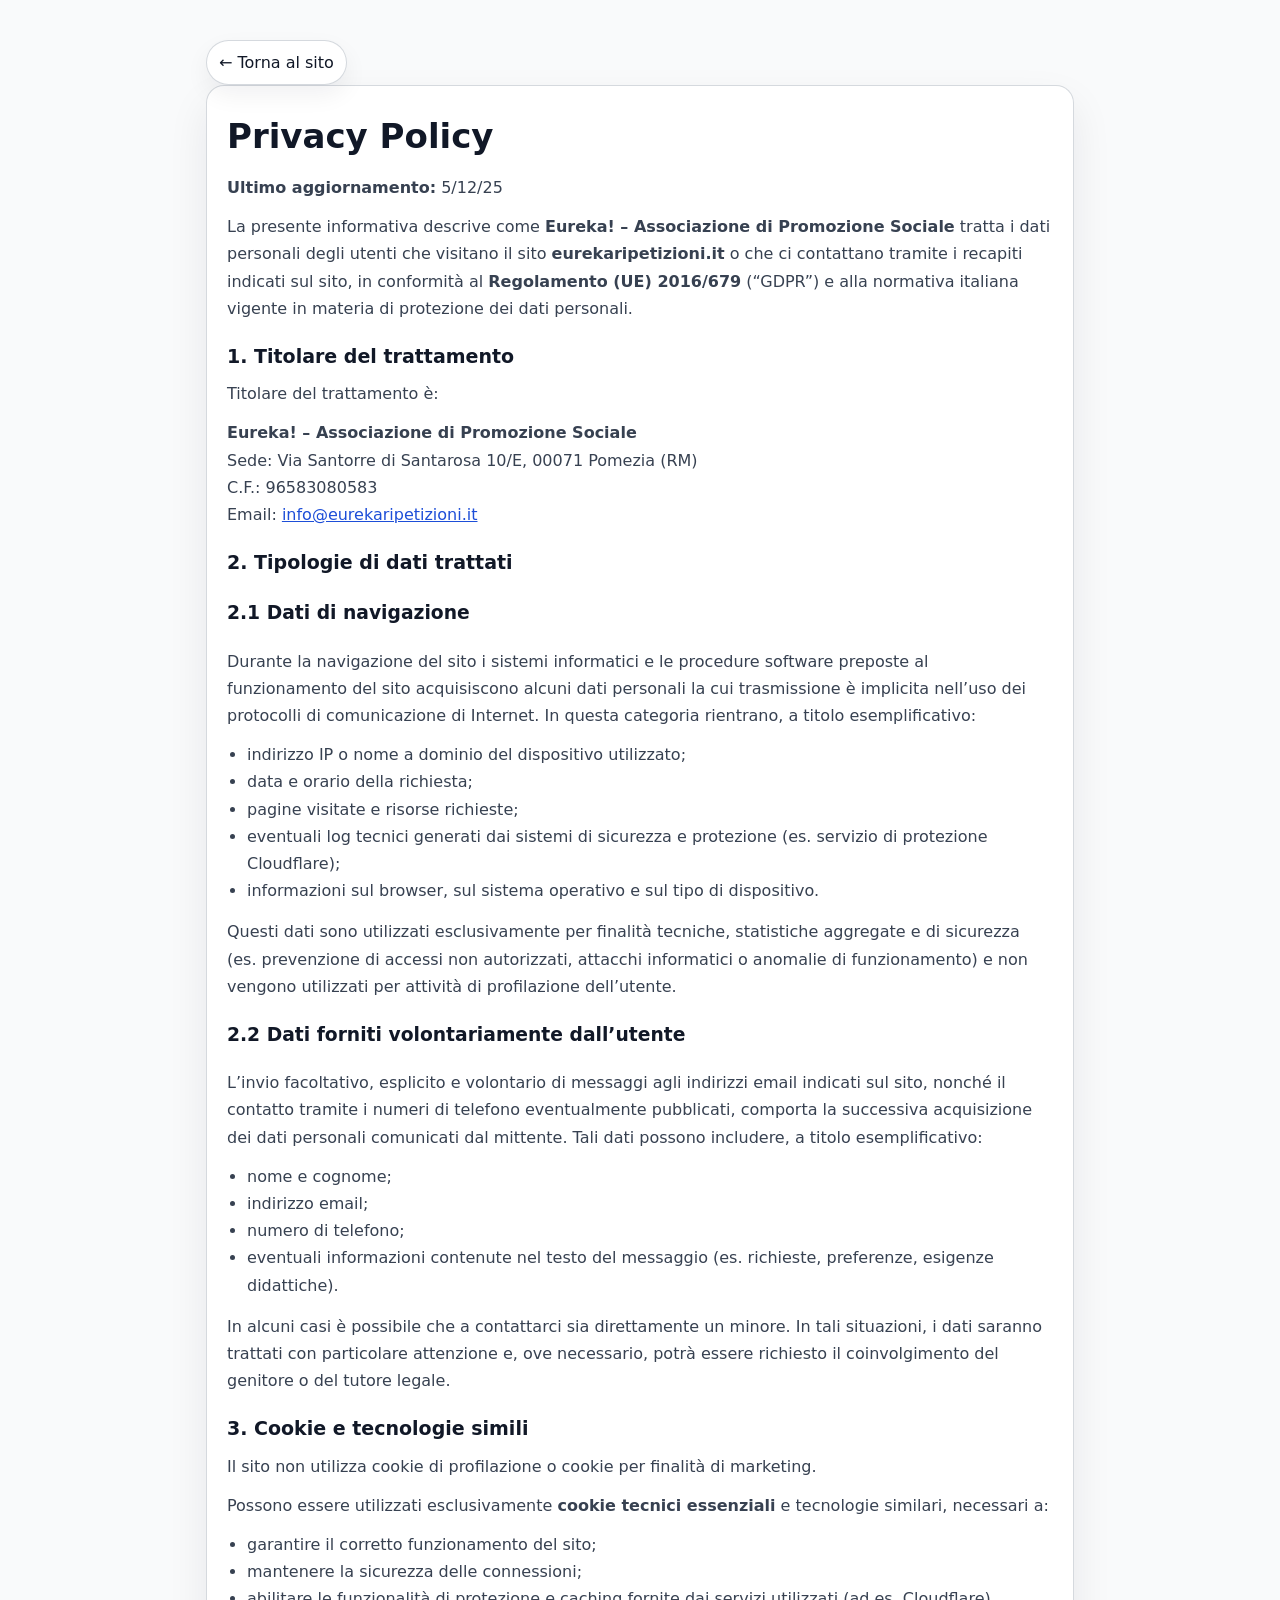
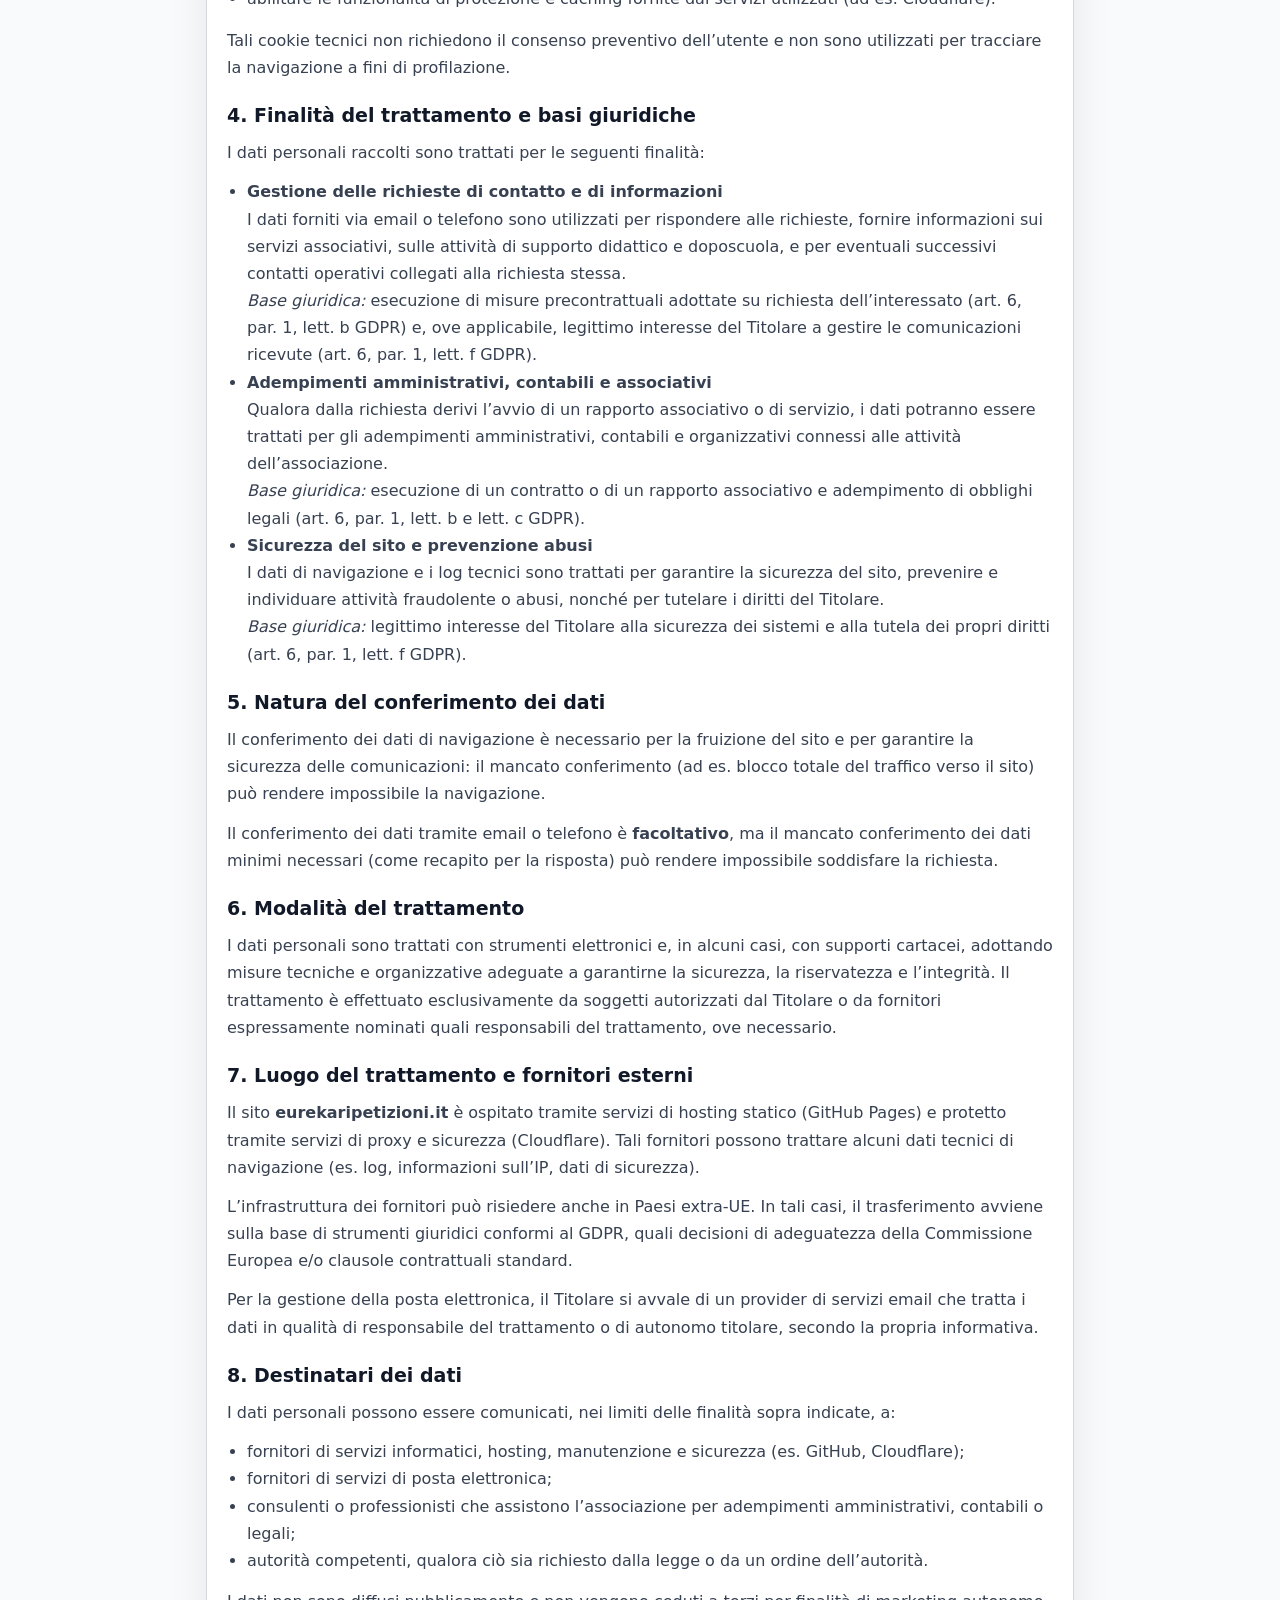
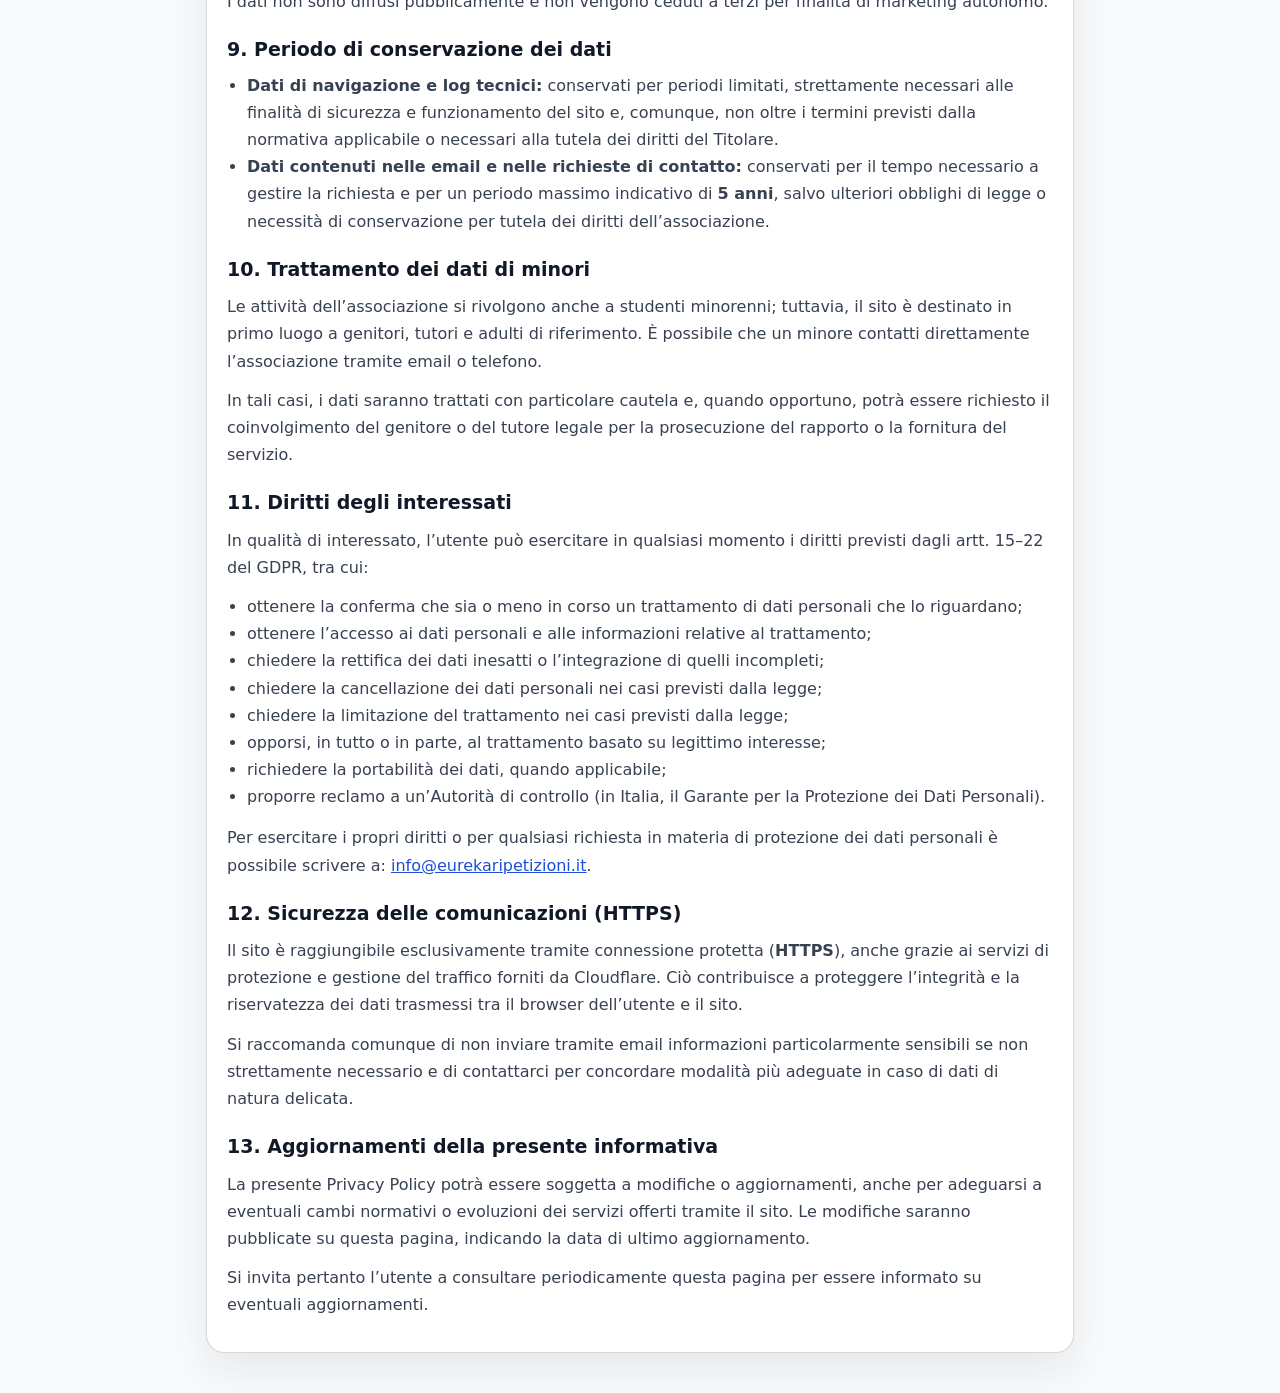
==== privacy.html @ d0f75bed "Update privacy.html" ====
<!DOCTYPE html>
<html lang="it">
<head>
    <meta charset="UTF-8">
    <meta name="viewport" content="width=device-width, initial-scale=1.0">
    <title>Privacy Policy – Eureka! APS</title>
    <style>
        :root {
            --bg: #f9fafb;
            --card: #ffffff;
            --text: #111827;
            --muted: #374151;
            --accent: #1d4ed8;
            --border: rgba(209, 213, 219, 0.9);
            --radius: 18px;
            --max-width: 900px;
        }

        * {
            box-sizing: border-box;
        }

        body {
            margin: 0;
            font-family: system-ui, -apple-system, BlinkMacSystemFont, "SF Pro Text", Roboto, sans-serif;
            background: var(--bg);
            color: var(--text);
            line-height: 1.7;
            font-size: 16px;
            -webkit-font-smoothing: antialiased;
        }

        a {
            color: var(--accent);
        }

        .page {
            max-width: var(--max-width);
            margin: 0 auto;
            padding: 24px 16px 40px;
        }

        .card {
            background: var(--card);
            border: 1px solid var(--border);
            border-radius: var(--radius);
            padding: 22px 20px;
            box-shadow: 0 18px 40px rgba(15, 23, 42, 0.08);
        }

        h1 {
            margin: 0 0 8px;
            font-size: clamp(26px, 4vw, 34px);
        }

        h2 {
            margin: 18px 0 6px;
            font-size: 19px;
        }

        p {
            color: var(--muted);
            margin: 8px 0 12px;
        }

        ul {
            color: var(--muted);
            padding-left: 20px;
            margin: 6px 0 14px;
        }

        .back-link {
            display: inline-flex;
            align-items: center;
            gap: 6px;
            margin-top: 16px;
            padding: 8px 12px;
            border-radius: 999px;
            border: 1px solid var(--border);
            background: #ffffff;
            text-decoration: none;
            color: var(--text);
            box-shadow: 0 10px 24px rgba(15, 23, 42, 0.06);
        }

        .back-link:hover {
            border-color: var(--accent);
        }
    </style>
</head>
<body>
<div class="page">
    <a class="back-link" href="index.html">← Torna al sito</a>
    <div class="card">
        <h1>Privacy Policy</h1>
        <p class="small"><strong>Ultimo aggiornamento:</strong> 5/12/25</p>

        <p>
            La presente informativa descrive come <strong>Eureka! – Associazione di Promozione Sociale</strong> tratta
            i dati personali degli utenti che visitano il sito <strong>eurekaripetizioni.it</strong> o che ci contattano
            tramite i recapiti indicati sul sito, in conformità al <strong>Regolamento (UE) 2016/679</strong> (“GDPR”) e
            alla normativa italiana vigente in materia di protezione dei dati personali.
        </p>

        <h2>1. Titolare del trattamento</h2>
        <p>
            Titolare del trattamento è:
        </p>
        <p>
            <strong>Eureka! – Associazione di Promozione Sociale</strong><br>
            Sede: Via Santorre di Santarosa 10/E, 00071 Pomezia (RM)<br>
            C.F.: 96583080583<br>
            Email: <a href="mailto:info@eurekaripetizioni.it">info@eurekaripetizioni.it</a>
        </p>

        <h2>2. Tipologie di dati trattati</h2>

        <h3>2.1 Dati di navigazione</h3>
        <p>
            Durante la navigazione del sito i sistemi informatici e le procedure software preposte al funzionamento del
            sito acquisiscono alcuni dati personali la cui trasmissione è implicita nell’uso dei protocolli di
            comunicazione di Internet. In questa categoria rientrano, a titolo esemplificativo:
        </p>
        <ul>
            <li>indirizzo IP o nome a dominio del dispositivo utilizzato;</li>
            <li>data e orario della richiesta;</li>
            <li>pagine visitate e risorse richieste;</li>
            <li>eventuali log tecnici generati dai sistemi di sicurezza e protezione (es. servizio di protezione Cloudflare);</li>
            <li>informazioni sul browser, sul sistema operativo e sul tipo di dispositivo.</li>
        </ul>
        <p>
            Questi dati sono utilizzati esclusivamente per finalità tecniche, statistiche aggregate e di sicurezza
            (es. prevenzione di accessi non autorizzati, attacchi informatici o anomalie di funzionamento) e non vengono
            utilizzati per attività di profilazione dell’utente.
        </p>

        <h3>2.2 Dati forniti volontariamente dall’utente</h3>
        <p>
            L’invio facoltativo, esplicito e volontario di messaggi agli indirizzi email indicati sul sito, nonché il
            contatto tramite i numeri di telefono eventualmente pubblicati, comporta la successiva acquisizione dei dati
            personali comunicati dal mittente. Tali dati possono includere, a titolo esemplificativo:
        </p>
        <ul>
            <li>nome e cognome;</li>
            <li>indirizzo email;</li>
            <li>numero di telefono;</li>
            <li>eventuali informazioni contenute nel testo del messaggio (es. richieste, preferenze, esigenze didattiche).</li>
        </ul>
        <p>
            In alcuni casi è possibile che a contattarci sia direttamente un minore. In tali situazioni, i dati saranno
            trattati con particolare attenzione e, ove necessario, potrà essere richiesto il coinvolgimento del genitore
            o del tutore legale.
        </p>

        <h2>3. Cookie e tecnologie simili</h2>
        <p>
            Il sito non utilizza cookie di profilazione o cookie per finalità di marketing.
        </p>
        <p>
            Possono essere utilizzati esclusivamente <strong>cookie tecnici essenziali</strong> e tecnologie similari,
            necessari a:
        </p>
        <ul>
            <li>garantire il corretto funzionamento del sito;</li>
            <li>mantenere la sicurezza delle connessioni;</li>
            <li>abilitare le funzionalità di protezione e caching fornite dai servizi utilizzati (ad es. Cloudflare).</li>
        </ul>
        <p>
            Tali cookie tecnici non richiedono il consenso preventivo dell’utente e non sono utilizzati per tracciare la
            navigazione a fini di profilazione.
        </p>

        <h2>4. Finalità del trattamento e basi giuridiche</h2>
        <p>
            I dati personali raccolti sono trattati per le seguenti finalità:
        </p>
        <ul>
            <li>
                <strong>Gestione delle richieste di contatto e di informazioni</strong><br>
                I dati forniti via email o telefono sono utilizzati per rispondere alle richieste, fornire informazioni
                sui servizi associativi, sulle attività di supporto didattico e doposcuola, e per eventuali successivi
                contatti operativi collegati alla richiesta stessa.<br>
                <em>Base giuridica:</em> esecuzione di misure precontrattuali adottate su richiesta dell’interessato
                (art. 6, par. 1, lett. b GDPR) e, ove applicabile, legittimo interesse del Titolare a gestire le
                comunicazioni ricevute (art. 6, par. 1, lett. f GDPR).
            </li>
            <li>
                <strong>Adempimenti amministrativi, contabili e associativi</strong><br>
                Qualora dalla richiesta derivi l’avvio di un rapporto associativo o di servizio, i dati potranno essere
                trattati per gli adempimenti amministrativi, contabili e organizzativi connessi alle attività
                dell’associazione.<br>
                <em>Base giuridica:</em> esecuzione di un contratto o di un rapporto associativo e adempimento di obblighi
                legali (art. 6, par. 1, lett. b e lett. c GDPR).
            </li>
            <li>
                <strong>Sicurezza del sito e prevenzione abusi</strong><br>
                I dati di navigazione e i log tecnici sono trattati per garantire la sicurezza del sito, prevenire e
                individuare attività fraudolente o abusi, nonché per tutelare i diritti del Titolare.<br>
                <em>Base giuridica:</em> legittimo interesse del Titolare alla sicurezza dei sistemi e alla tutela dei
                propri diritti (art. 6, par. 1, lett. f GDPR).
            </li>
        </ul>

        <h2>5. Natura del conferimento dei dati</h2>
        <p>
            Il conferimento dei dati di navigazione è necessario per la fruizione del sito e per garantire la sicurezza
            delle comunicazioni: il mancato conferimento (ad es. blocco totale del traffico verso il sito) può rendere
            impossibile la navigazione.
        </p>
        <p>
            Il conferimento dei dati tramite email o telefono è <strong>facoltativo</strong>, ma il mancato conferimento
            dei dati minimi necessari (come recapito per la risposta) può rendere impossibile soddisfare la richiesta.
        </p>

        <h2>6. Modalità del trattamento</h2>
        <p>
            I dati personali sono trattati con strumenti elettronici e, in alcuni casi, con supporti cartacei, adottando
            misure tecniche e organizzative adeguate a garantirne la sicurezza, la riservatezza e l’integrità. Il
            trattamento è effettuato esclusivamente da soggetti autorizzati dal Titolare o da fornitori espressamente
            nominati quali responsabili del trattamento, ove necessario.
        </p>

        <h2>7. Luogo del trattamento e fornitori esterni</h2>
        <p>
            Il sito <strong>eurekaripetizioni.it</strong> è ospitato tramite servizi di hosting statico (GitHub Pages) e
            protetto tramite servizi di proxy e sicurezza (Cloudflare). Tali fornitori possono trattare alcuni dati
            tecnici di navigazione (es. log, informazioni sull’IP, dati di sicurezza).
        </p>
        <p>
            L’infrastruttura dei fornitori può risiedere anche in Paesi extra-UE. In tali casi, il trasferimento avviene
            sulla base di strumenti giuridici conformi al GDPR, quali decisioni di adeguatezza della Commissione Europea
            e/o clausole contrattuali standard.
        </p>
        <p>
            Per la gestione della posta elettronica, il Titolare si avvale di un provider di servizi email che tratta i
            dati in qualità di responsabile del trattamento o di autonomo titolare, secondo la propria informativa.
        </p>

        <h2>8. Destinatari dei dati</h2>
        <p>
            I dati personali possono essere comunicati, nei limiti delle finalità sopra indicate, a:
        </p>
        <ul>
            <li>fornitori di servizi informatici, hosting, manutenzione e sicurezza (es. GitHub, Cloudflare);</li>
            <li>fornitori di servizi di posta elettronica;</li>
            <li>consulenti o professionisti che assistono l’associazione per adempimenti amministrativi, contabili o legali;</li>
            <li>autorità competenti, qualora ciò sia richiesto dalla legge o da un ordine dell’autorità.</li>
        </ul>
        <p>
            I dati non sono diffusi pubblicamente e non vengono ceduti a terzi per finalità di marketing autonomo.
        </p>

        <h2>9. Periodo di conservazione dei dati</h2>
        <ul>
            <li>
                <strong>Dati di navigazione e log tecnici:</strong> conservati per periodi limitati, strettamente
                necessari alle finalità di sicurezza e funzionamento del sito e, comunque, non oltre i termini previsti
                dalla normativa applicabile o necessari alla tutela dei diritti del Titolare.
            </li>
            <li>
                <strong>Dati contenuti nelle email e nelle richieste di contatto:</strong> conservati per il tempo
                necessario a gestire la richiesta e per un periodo massimo indicativo di <strong>5 anni</strong>, salvo
                ulteriori obblighi di legge o necessità di conservazione per tutela dei diritti dell’associazione.
            </li>
        </ul>

        <h2>10. Trattamento dei dati di minori</h2>
        <p>
            Le attività dell’associazione si rivolgono anche a studenti minorenni; tuttavia, il sito è destinato in
            primo luogo a genitori, tutori e adulti di riferimento. È possibile che un minore contatti direttamente
            l’associazione tramite email o telefono.
        </p>
        <p>
            In tali casi, i dati saranno trattati con particolare cautela e, quando opportuno, potrà essere richiesto il
            coinvolgimento del genitore o del tutore legale per la prosecuzione del rapporto o la fornitura del servizio.
        </p>

        <h2>11. Diritti degli interessati</h2>
        <p>
            In qualità di interessato, l’utente può esercitare in qualsiasi momento i diritti previsti dagli artt. 15–22
            del GDPR, tra cui:
        </p>
        <ul>
            <li>ottenere la conferma che sia o meno in corso un trattamento di dati personali che lo riguardano;</li>
            <li>ottenere l’accesso ai dati personali e alle informazioni relative al trattamento;</li>
            <li>chiedere la rettifica dei dati inesatti o l’integrazione di quelli incompleti;</li>
            <li>chiedere la cancellazione dei dati personali nei casi previsti dalla legge;</li>
            <li>chiedere la limitazione del trattamento nei casi previsti dalla legge;</li>
            <li>opporsi, in tutto o in parte, al trattamento basato su legittimo interesse;</li>
            <li>richiedere la portabilità dei dati, quando applicabile;</li>
            <li>proporre reclamo a un’Autorità di controllo (in Italia, il Garante per la Protezione dei Dati Personali).</li>
        </ul>
        <p>
            Per esercitare i propri diritti o per qualsiasi richiesta in materia di protezione dei dati personali è
            possibile scrivere a: <a href="mailto:info@eurekaripetizioni.it">info@eurekaripetizioni.it</a>.
        </p>

        <h2>12. Sicurezza delle comunicazioni (HTTPS)</h2>
        <p>
            Il sito è raggiungibile esclusivamente tramite connessione protetta (<strong>HTTPS</strong>), anche grazie ai
            servizi di protezione e gestione del traffico forniti da Cloudflare. Ciò contribuisce a proteggere l’integrità
            e la riservatezza dei dati trasmessi tra il browser dell’utente e il sito.
        </p>
        <p>
            Si raccomanda comunque di non inviare tramite email informazioni particolarmente sensibili se non
            strettamente necessario e di contattarci per concordare modalità più adeguate in caso di dati di natura
            delicata.
        </p>

        <h2>13. Aggiornamenti della presente informativa</h2>
        <p>
            La presente Privacy Policy potrà essere soggetta a modifiche o aggiornamenti, anche per adeguarsi a
            eventuali cambi normativi o evoluzioni dei servizi offerti tramite il sito. Le modifiche saranno pubblicate
            su questa pagina, indicando la data di ultimo aggiornamento.
        </p>
        <p>
            Si invita pertanto l’utente a consultare periodicamente questa pagina per essere informato su eventuali
            aggiornamenti.
        </p>
    </div>
</div>
</body>
</html>
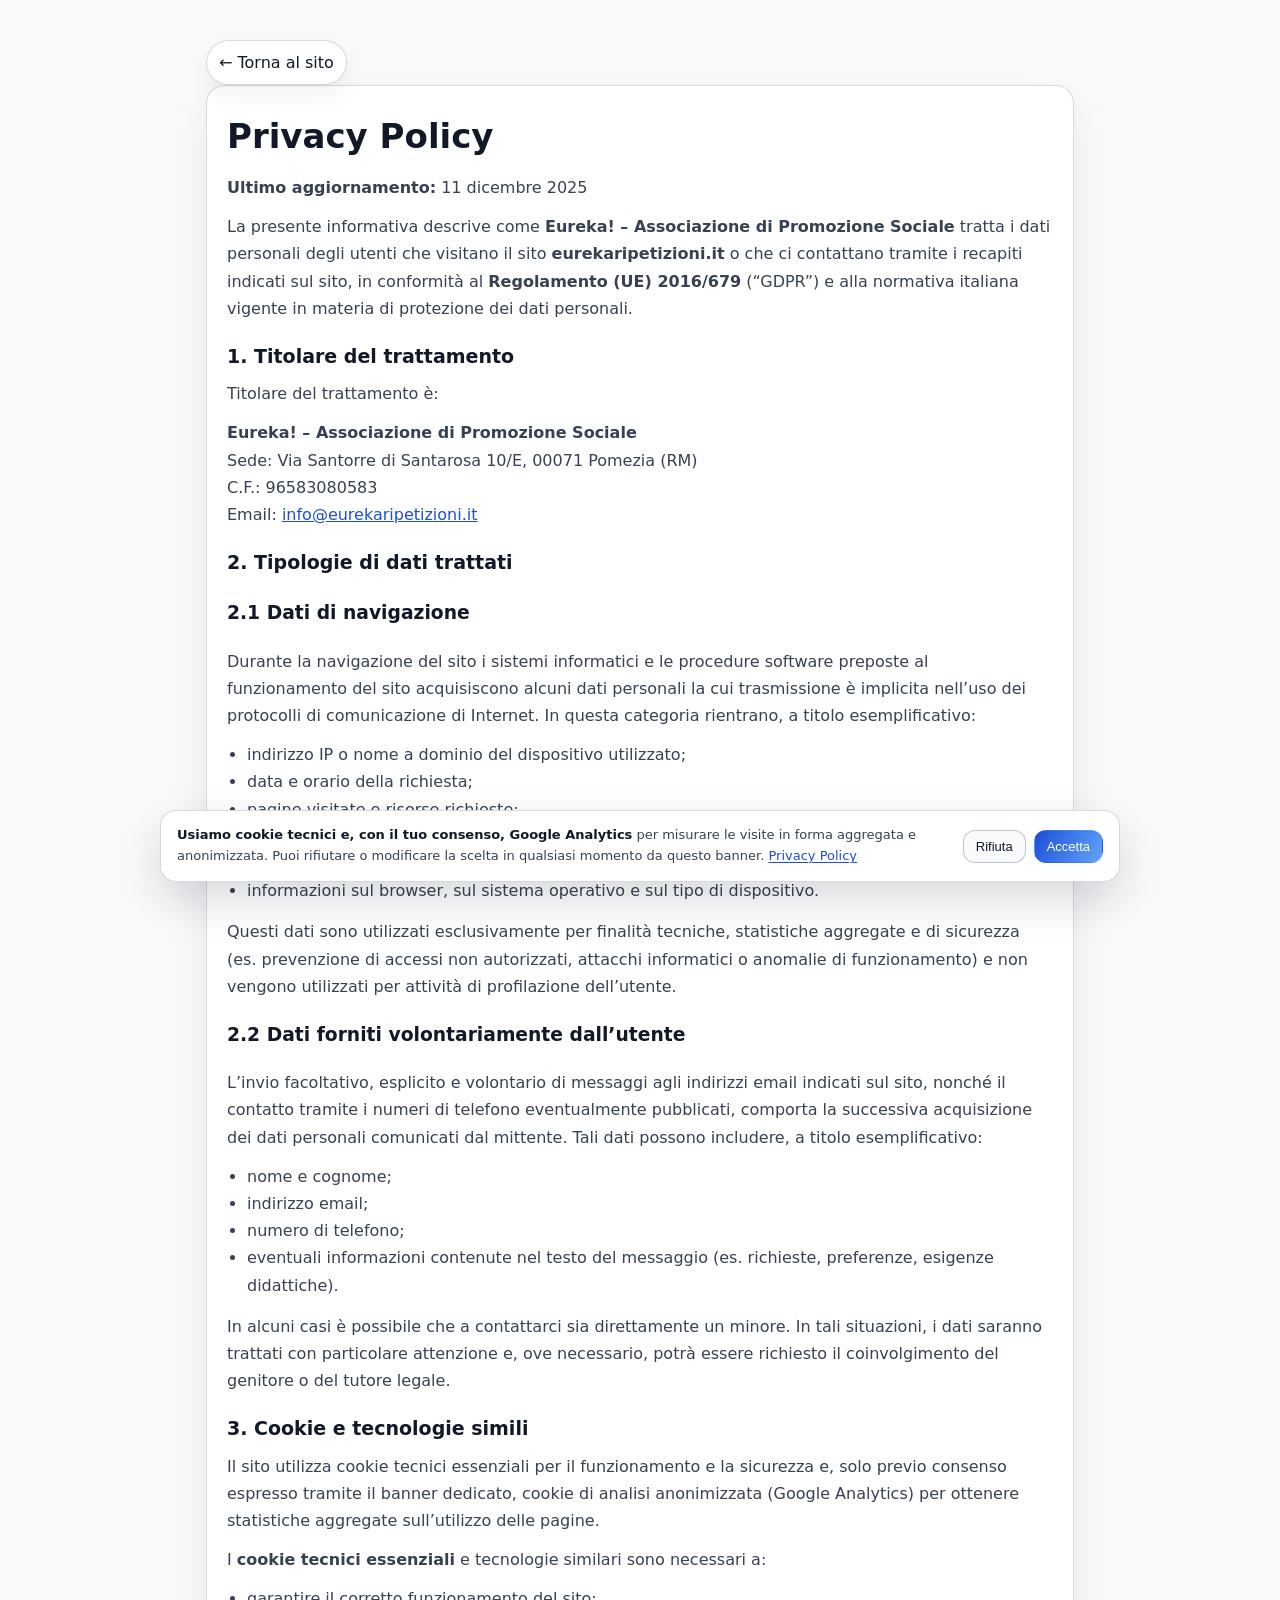
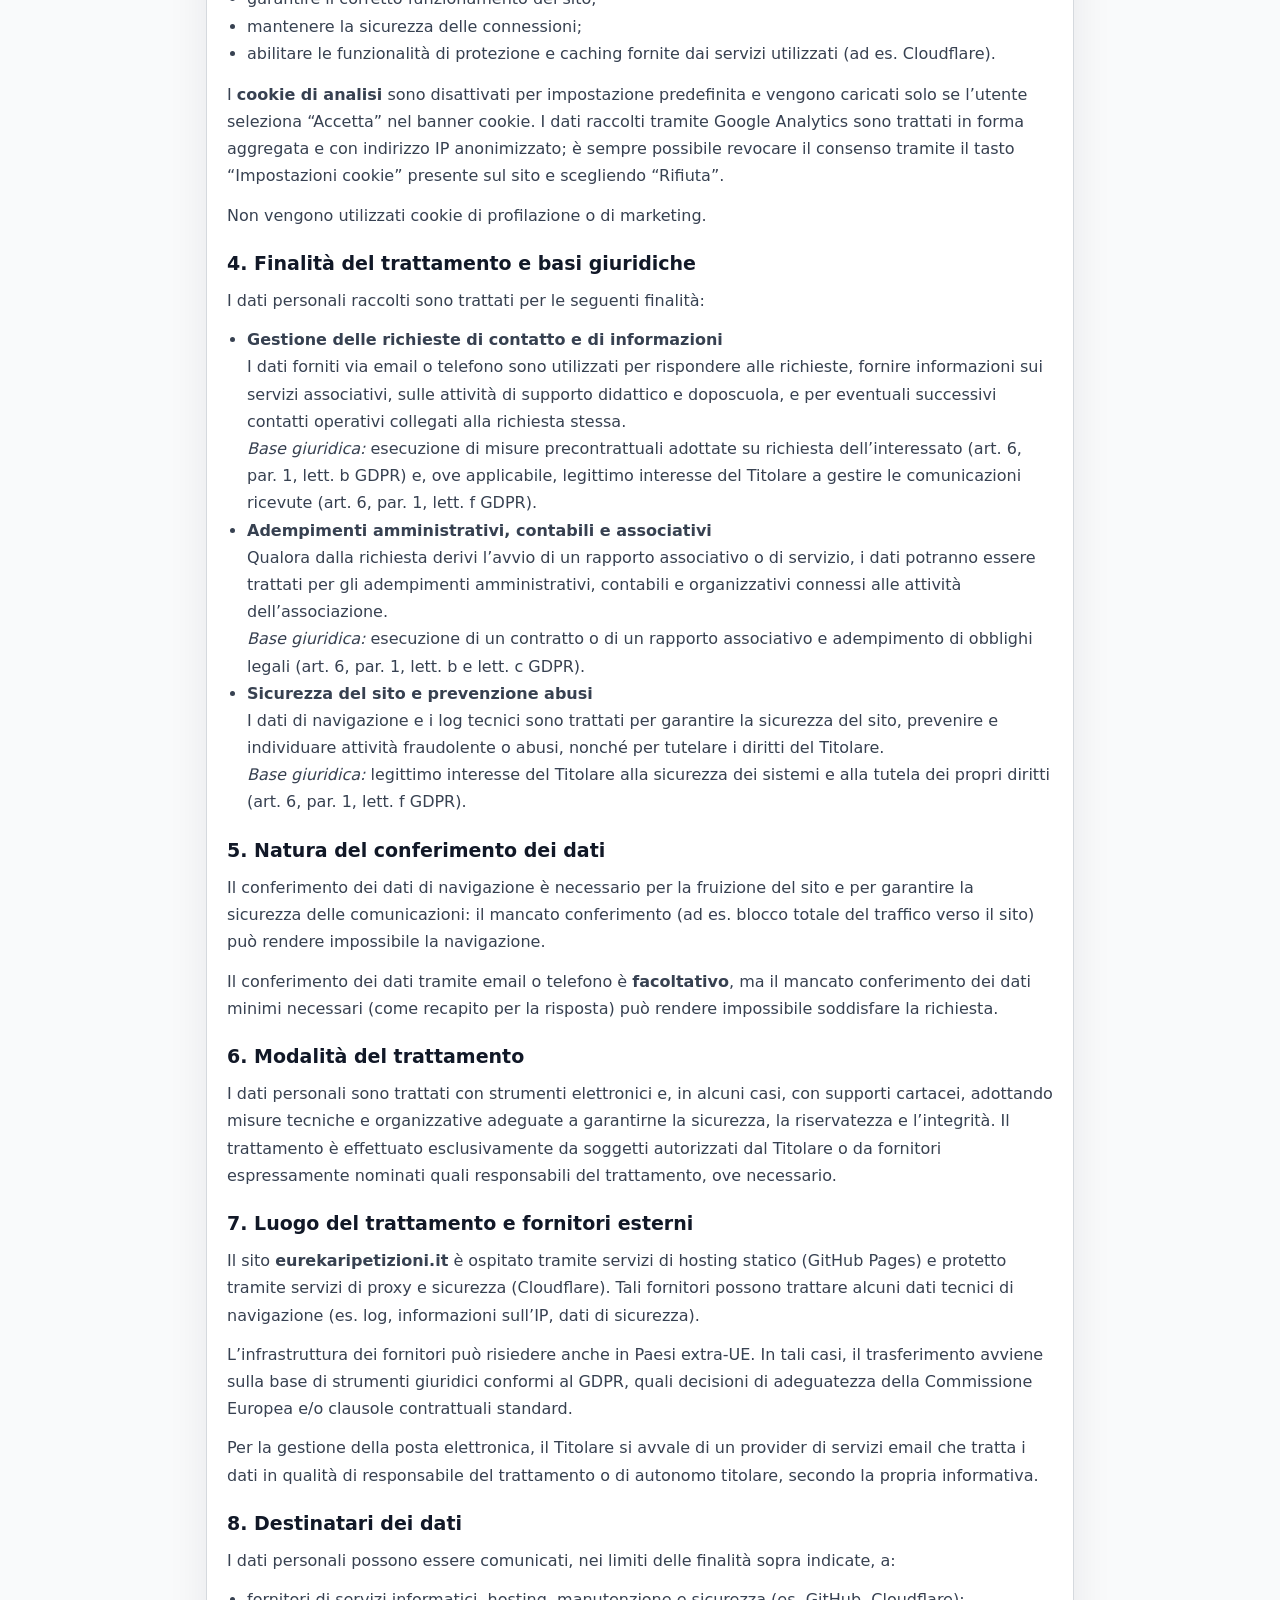
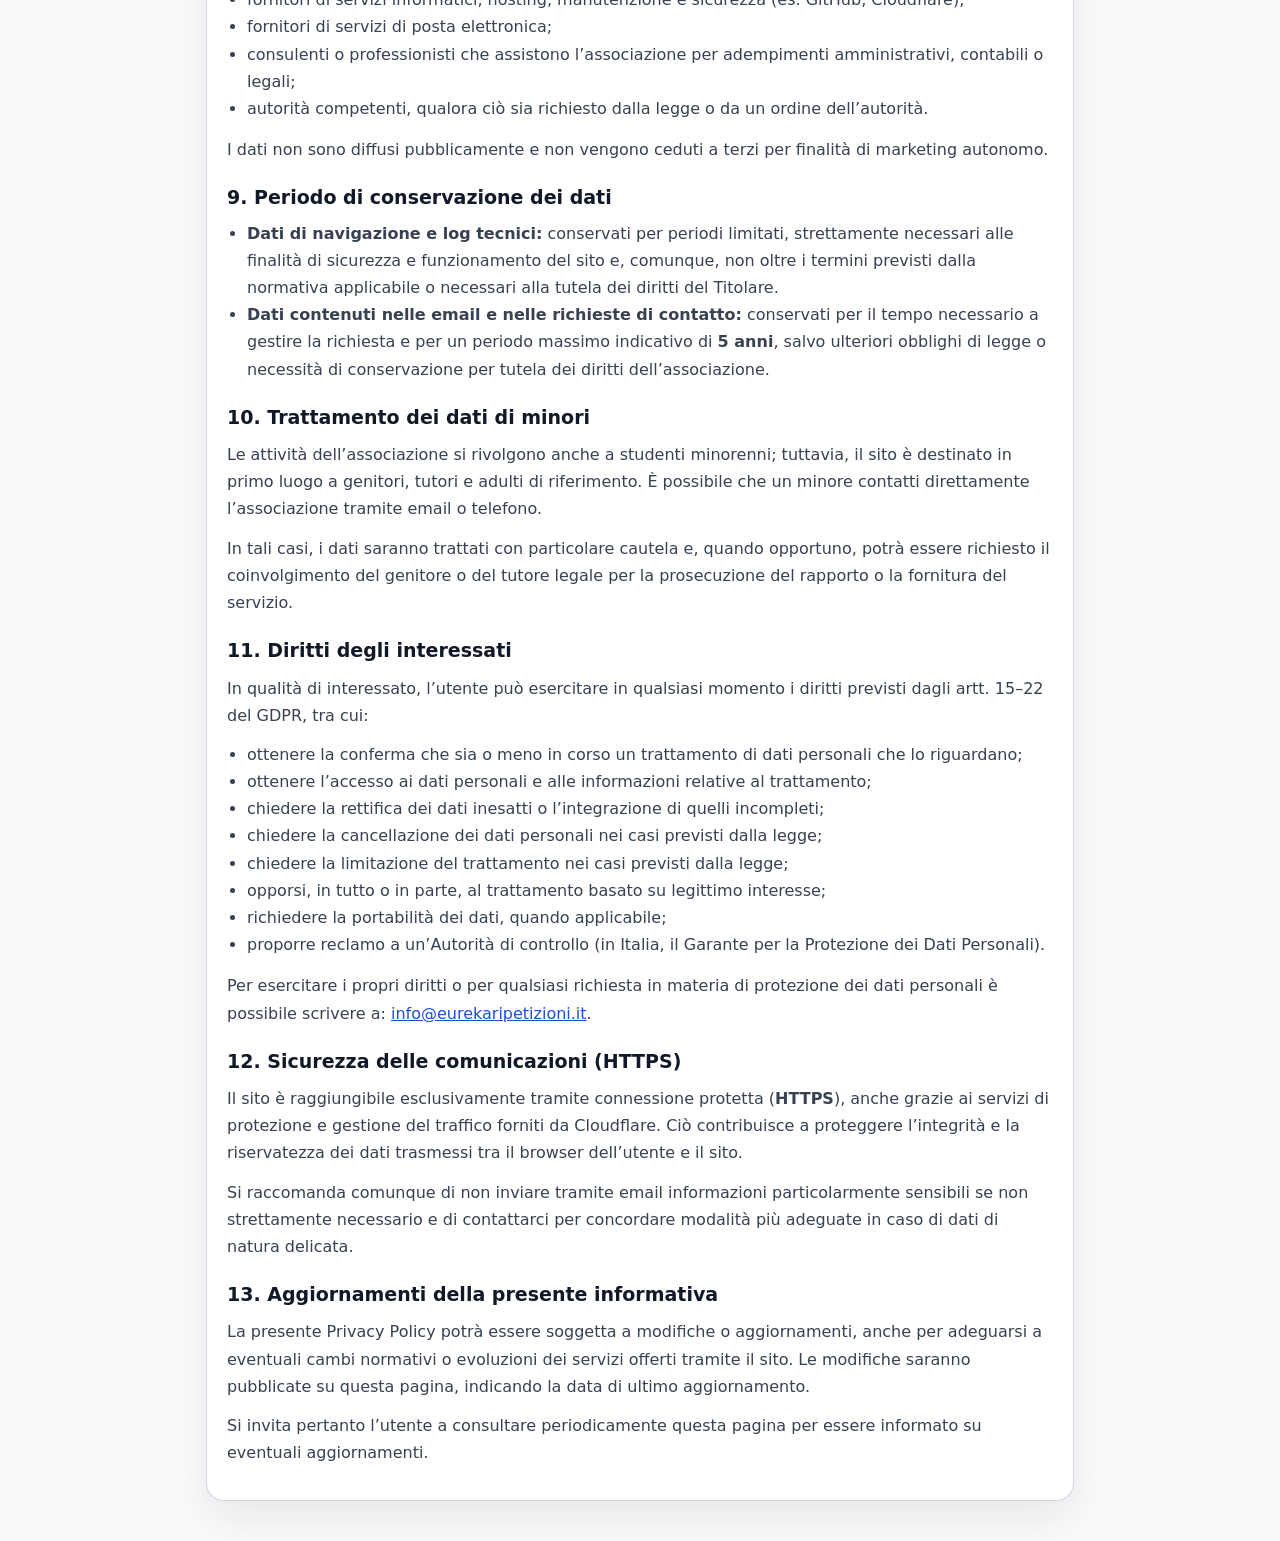
==== commit fbf948da: "Aggiornato privacy.html" ====
--- a/privacy.html
+++ b/privacy.html
@@ -86,6 +86,122 @@
         .back-link:hover {
             border-color: var(--accent);
         }
+
+        /* COOKIE BANNER */
+        .cookie-banner {
+            position: fixed;
+            bottom: 18px;
+            left: 50%;
+            transform: translateX(-50%);
+            width: min(960px, calc(100% - 20px));
+            background: var(--card);
+            color: var(--text);
+            border-radius: 16px;
+            border: 1px solid var(--border);
+            box-shadow: 0 18px 44px rgba(15, 23, 42, 0.16);
+            padding: 14px 16px;
+            display: none;
+            gap: 12px;
+            align-items: center;
+            z-index: 50;
+        }
+
+        .cookie-banner.visible {
+            display: flex;
+        }
+
+        .cookie-text {
+            flex: 1;
+            font-size: 13px;
+            line-height: 1.6;
+            color: var(--muted);
+        }
+
+        .cookie-text strong {
+            color: var(--text);
+        }
+
+        .cookie-text a {
+            color: var(--accent);
+            text-decoration: underline;
+            text-underline-offset: 2px;
+        }
+
+        .cookie-actions {
+            display: flex;
+            gap: 8px;
+            align-items: center;
+            flex-wrap: wrap;
+        }
+
+        .cookie-btn {
+            padding: 8px 12px;
+            border-radius: 12px;
+            border: 1px solid rgba(148, 163, 184, 0.6);
+            background: #f8fafc;
+            color: var(--text);
+            cursor: pointer;
+            font-size: 13px;
+            transition: transform 120ms ease, box-shadow 120ms ease, background 120ms ease, border-color 120ms ease;
+        }
+
+        .cookie-btn:hover {
+            transform: translateY(-1px);
+            border-color: rgba(29, 78, 216, 0.45);
+            box-shadow: 0 10px 22px rgba(15, 23, 42, 0.08);
+            background: #ffffff;
+        }
+
+        .cookie-btn.primary {
+            background: linear-gradient(120deg, #1d4ed8, #60a5fa);
+            border-color: transparent;
+            color: #ffffff;
+        }
+
+        .cookie-manage {
+            position: fixed;
+            bottom: 18px;
+            left: 18px;
+            padding: 7px 12px;
+            border-radius: 12px;
+            border: 1px solid rgba(107, 114, 128, 0.6);
+            background: #ffffff;
+            color: var(--text);
+            font-size: 12px;
+            cursor: pointer;
+            box-shadow: 0 14px 30px rgba(15, 23, 42, 0.12);
+            display: none;
+            z-index: 45;
+        }
+
+        .cookie-manage.visible {
+            display: inline-flex;
+            align-items: center;
+            gap: 6px;
+        }
+
+        @media (max-width: 768px) {
+            .cookie-banner {
+                flex-direction: column;
+                align-items: flex-start;
+            }
+
+            .cookie-actions {
+                width: 100%;
+            }
+        }
+
+        @media (max-width: 480px) {
+            .cookie-banner {
+                bottom: 12px;
+                padding: 12px;
+            }
+
+            .cookie-manage {
+                bottom: 12px;
+                left: 12px;
+            }
+        }
     </style>
 </head>
 <body>
@@ -93,7 +209,7 @@
     <a class="back-link" href="index.html">← Torna al sito</a>
     <div class="card">
         <h1>Privacy Policy</h1>
-        <p class="small"><strong>Ultimo aggiornamento:</strong> 5/12/25</p>
+        <p class="small"><strong>Ultimo aggiornamento:</strong> 11 dicembre 2025</p>
 
         <p>
             La presente informativa descrive come <strong>Eureka! – Associazione di Promozione Sociale</strong> tratta
@@ -154,11 +270,12 @@
 
         <h2>3. Cookie e tecnologie simili</h2>
         <p>
-            Il sito non utilizza cookie di profilazione o cookie per finalità di marketing.
-        </p>
-        <p>
-            Possono essere utilizzati esclusivamente <strong>cookie tecnici essenziali</strong> e tecnologie similari,
-            necessari a:
+            Il sito utilizza cookie tecnici essenziali per il funzionamento e la sicurezza e, solo previo consenso
+            espresso tramite il banner dedicato, cookie di analisi anonimizzata (Google Analytics) per ottenere
+            statistiche aggregate sull’utilizzo delle pagine.
+        </p>
+        <p>
+            I <strong>cookie tecnici essenziali</strong> e tecnologie similari sono necessari a:
         </p>
         <ul>
             <li>garantire il corretto funzionamento del sito;</li>
@@ -166,8 +283,13 @@
             <li>abilitare le funzionalità di protezione e caching fornite dai servizi utilizzati (ad es. Cloudflare).</li>
         </ul>
         <p>
-            Tali cookie tecnici non richiedono il consenso preventivo dell’utente e non sono utilizzati per tracciare la
-            navigazione a fini di profilazione.
+            I <strong>cookie di analisi</strong> sono disattivati per impostazione predefinita e vengono caricati solo se
+            l’utente seleziona “Accetta” nel banner cookie. I dati raccolti tramite Google Analytics sono trattati in
+            forma aggregata e con indirizzo IP anonimizzato; è sempre possibile revocare il consenso tramite il tasto
+            “Impostazioni cookie” presente sul sito e scegliendo “Rifiuta”.
+        </p>
+        <p>
+            Non vengono utilizzati cookie di profilazione o di marketing.
         </p>
 
         <h2>4. Finalità del trattamento e basi giuridiche</h2>
@@ -319,5 +441,130 @@
         </p>
     </div>
 </div>
+
+<div class="cookie-banner" id="cookieBanner" role="dialog" aria-live="polite" aria-label="Preferenze cookie">
+    <div class="cookie-text">
+        <strong>Usiamo cookie tecnici e, con il tuo consenso, Google Analytics</strong> per misurare
+        le visite in forma aggregata e anonimizzata. Puoi rifiutare o modificare la scelta in
+        qualsiasi momento da questo banner. <a href="./privacy.html">Privacy Policy</a>
+    </div>
+    <div class="cookie-actions">
+        <button class="cookie-btn" id="cookieReject">Rifiuta</button>
+        <button class="cookie-btn primary" id="cookieAccept">Accetta</button>
+    </div>
+</div>
+<button class="cookie-manage" id="cookieManage" type="button">Impostazioni cookie</button>
+
+<script>
+    // Cookie banner / Google Analytics
+    const GA_MEASUREMENT_ID = 'G-XXXXXXXXXX'; // TODO: sostituisci con il tuo ID (es. G-ABCDEF1234)
+    const GA_DISABLED_FLAG = GA_MEASUREMENT_ID ? `ga-disable-${GA_MEASUREMENT_ID}` : null;
+    const CONSENT_KEY = 'cookie-consent';
+    const cookieBanner = document.getElementById('cookieBanner');
+    const cookieManage = document.getElementById('cookieManage');
+    const cookieAccept = document.getElementById('cookieAccept');
+    const cookieReject = document.getElementById('cookieReject');
+    let analyticsLoaded = false;
+
+    function showCookieBanner() {
+        if (cookieBanner) {
+            cookieBanner.classList.add('visible');
+        }
+        if (cookieManage) {
+            cookieManage.classList.remove('visible');
+        }
+    }
+
+    function hideCookieBanner() {
+        if (cookieBanner) {
+            cookieBanner.classList.remove('visible');
+        }
+    }
+
+    function toggleManageButton(visible) {
+        if (!cookieManage) return;
+        cookieManage.classList.toggle('visible', Boolean(visible));
+    }
+
+    function clearAnalyticsCookies() {
+        const analyticsCookies = ['_ga', '_gid', '_gat', `_ga_${GA_MEASUREMENT_ID?.replace('G-', '') || ''}`];
+        analyticsCookies.forEach(function (cookieName) {
+            if (!cookieName) return;
+            document.cookie = `${cookieName}=; expires=Thu, 01 Jan 1970 00:00:00 GMT; path=/`;
+        });
+    }
+
+    function setAnalyticsDisabled(disabled) {
+        if (!GA_DISABLED_FLAG) return;
+        window[GA_DISABLED_FLAG] = Boolean(disabled);
+        if (disabled) {
+            clearAnalyticsCookies();
+        }
+    }
+
+    function loadGoogleAnalytics() {
+        if (analyticsLoaded) return;
+        if (!GA_MEASUREMENT_ID || GA_MEASUREMENT_ID === 'G-XXXXXXXXXX') {
+            console.warn('Imposta GA_MEASUREMENT_ID per attivare Google Analytics.');
+            return;
+        }
+        analyticsLoaded = true;
+        setAnalyticsDisabled(false);
+        const script = document.createElement('script');
+        script.async = true;
+        script.src = `https://www.googletagmanager.com/gtag/js?id=${GA_MEASUREMENT_ID}`;
+        document.head.appendChild(script);
+
+        window.dataLayer = window.dataLayer || [];
+        function gtag(){dataLayer.push(arguments);}
+        window.gtag = window.gtag || gtag;
+        gtag('js', new Date());
+        gtag('config', GA_MEASUREMENT_ID, { anonymize_ip: true });
+    }
+
+    function applyConsent(status) {
+        if (status === 'accepted') {
+            loadGoogleAnalytics();
+            hideCookieBanner();
+            toggleManageButton(true);
+        } else if (status === 'rejected') {
+            setAnalyticsDisabled(true);
+            hideCookieBanner();
+            toggleManageButton(true);
+        }
+    }
+
+    if (cookieAccept) {
+        cookieAccept.addEventListener('click', function () {
+            localStorage.setItem(CONSENT_KEY, 'accepted');
+            applyConsent('accepted');
+        });
+    }
+
+    if (cookieReject) {
+        cookieReject.addEventListener('click', function () {
+            localStorage.setItem(CONSENT_KEY, 'rejected');
+            applyConsent('rejected');
+        });
+    }
+
+    if (cookieManage) {
+        cookieManage.addEventListener('click', function () {
+            showCookieBanner();
+        });
+    }
+
+    (function initConsent() {
+        setAnalyticsDisabled(true);
+        const saved = localStorage.getItem(CONSENT_KEY);
+        if (saved === 'accepted') {
+            applyConsent('accepted');
+        } else if (saved === 'rejected') {
+            applyConsent('rejected');
+        } else {
+            showCookieBanner();
+        }
+    })();
+</script>
 </body>
 </html>
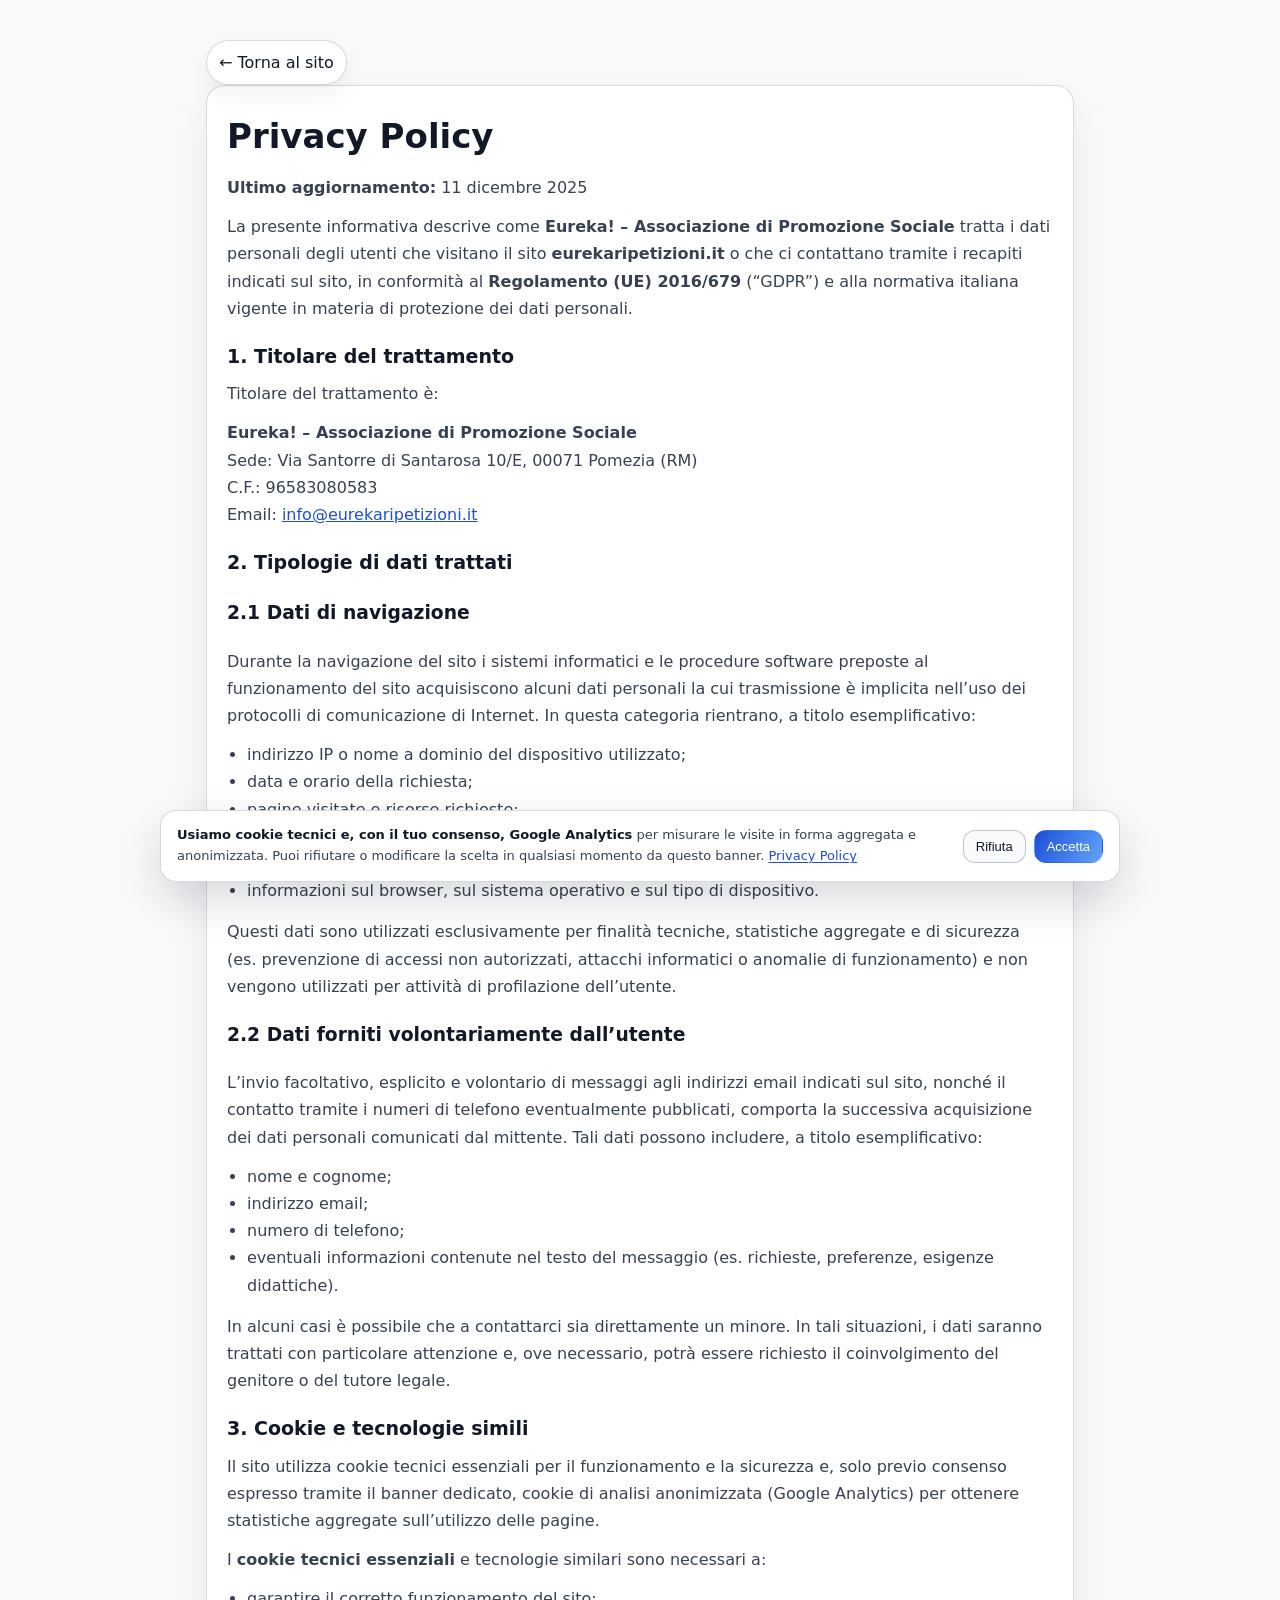
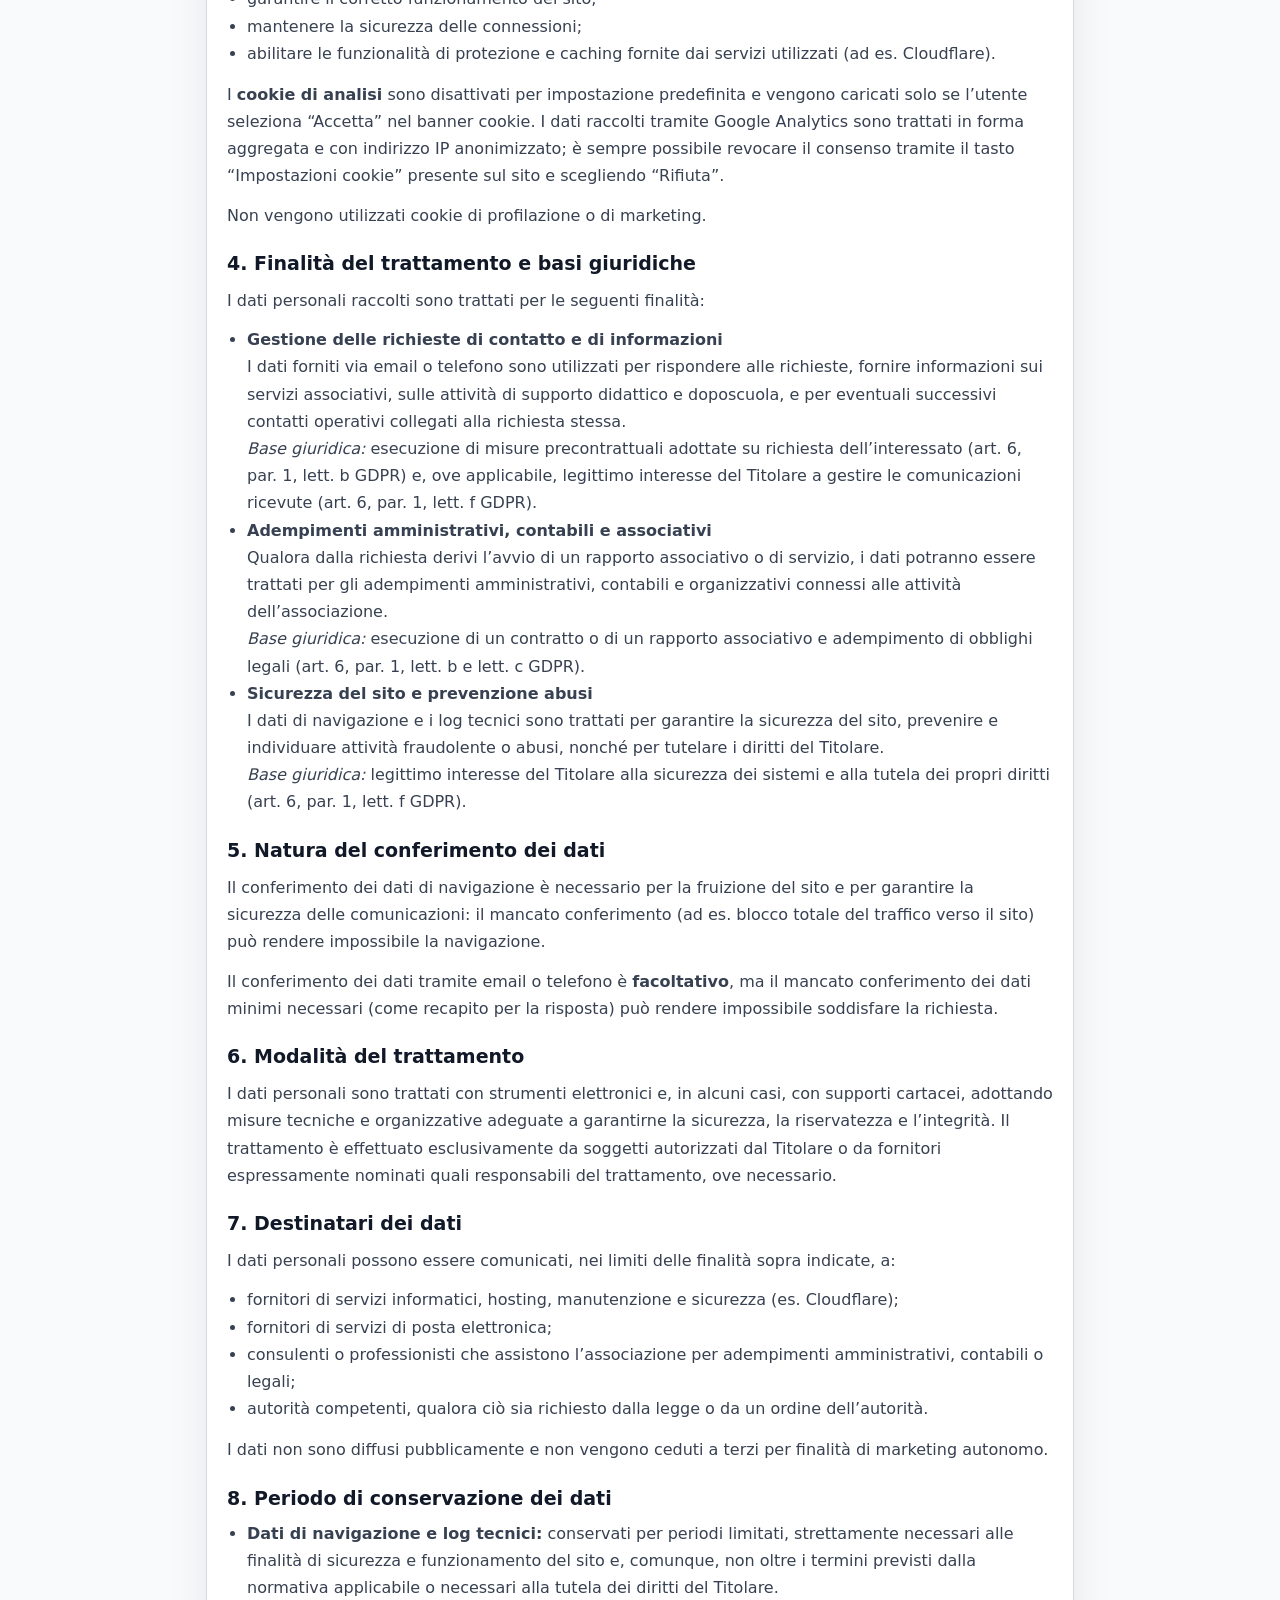
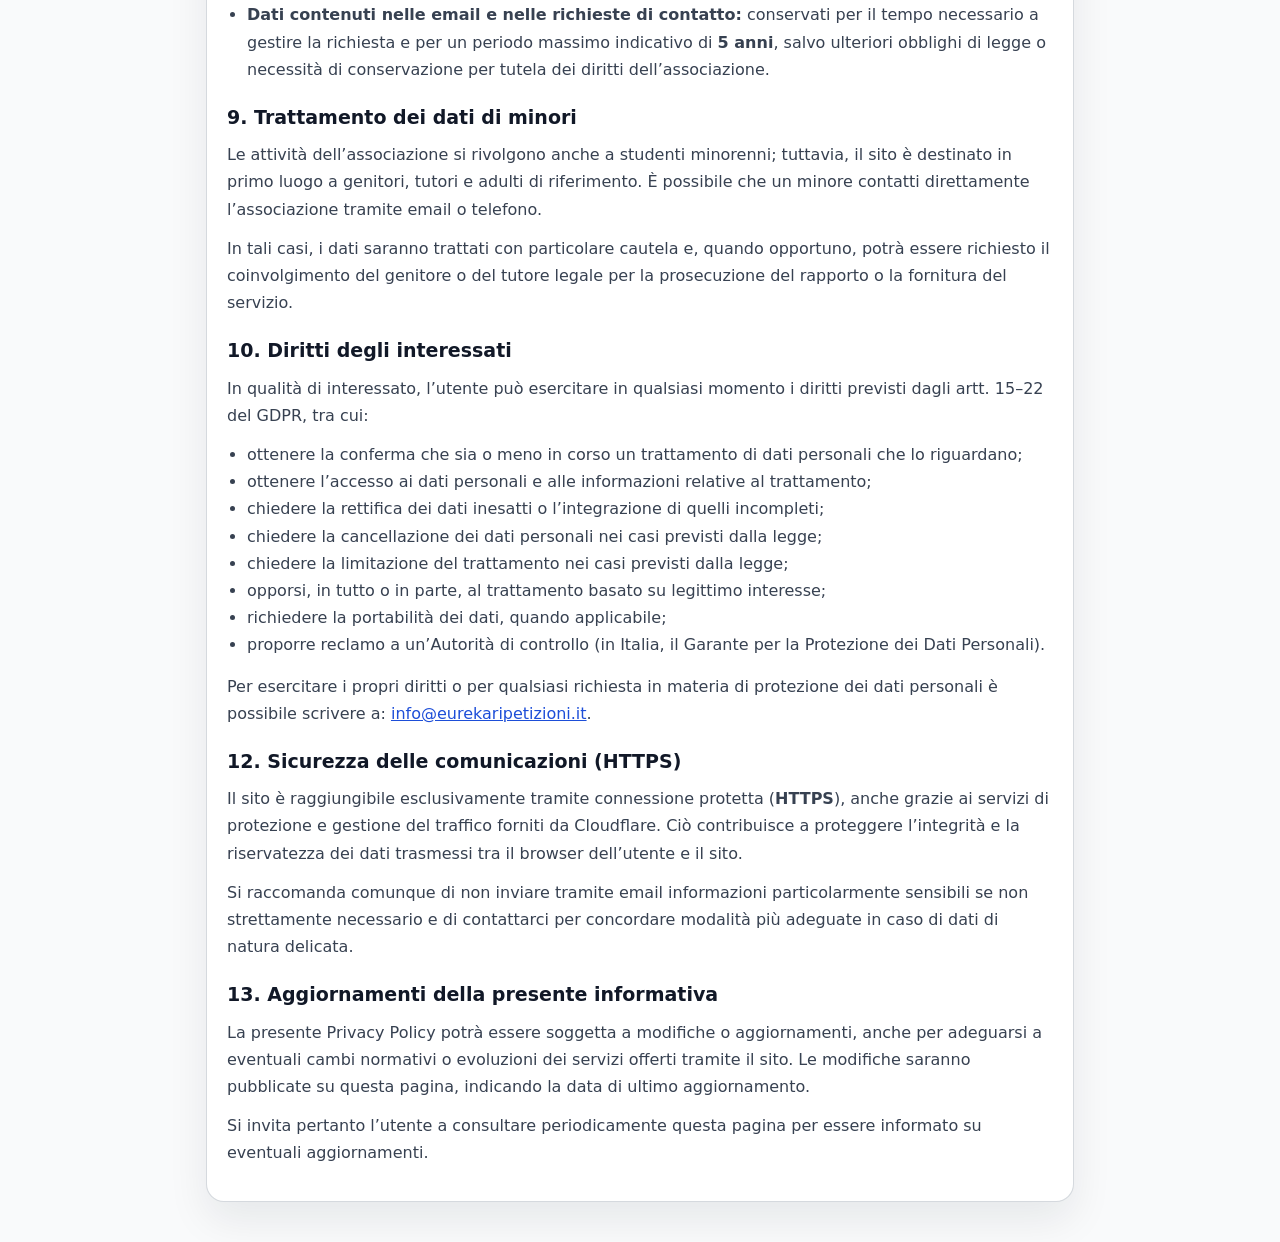
==== commit 1f4da808: "Update privacy.html" ====
--- a/privacy.html
+++ b/privacy.html
@@ -342,28 +342,12 @@
             nominati quali responsabili del trattamento, ove necessario.
         </p>
 
-        <h2>7. Luogo del trattamento e fornitori esterni</h2>
-        <p>
-            Il sito <strong>eurekaripetizioni.it</strong> è ospitato tramite servizi di hosting statico (GitHub Pages) e
-            protetto tramite servizi di proxy e sicurezza (Cloudflare). Tali fornitori possono trattare alcuni dati
-            tecnici di navigazione (es. log, informazioni sull’IP, dati di sicurezza).
-        </p>
-        <p>
-            L’infrastruttura dei fornitori può risiedere anche in Paesi extra-UE. In tali casi, il trasferimento avviene
-            sulla base di strumenti giuridici conformi al GDPR, quali decisioni di adeguatezza della Commissione Europea
-            e/o clausole contrattuali standard.
-        </p>
-        <p>
-            Per la gestione della posta elettronica, il Titolare si avvale di un provider di servizi email che tratta i
-            dati in qualità di responsabile del trattamento o di autonomo titolare, secondo la propria informativa.
-        </p>
-
-        <h2>8. Destinatari dei dati</h2>
+        <h2>7. Destinatari dei dati</h2>
         <p>
             I dati personali possono essere comunicati, nei limiti delle finalità sopra indicate, a:
         </p>
         <ul>
-            <li>fornitori di servizi informatici, hosting, manutenzione e sicurezza (es. GitHub, Cloudflare);</li>
+            <li>fornitori di servizi informatici, hosting, manutenzione e sicurezza (es. Cloudflare);</li>
             <li>fornitori di servizi di posta elettronica;</li>
             <li>consulenti o professionisti che assistono l’associazione per adempimenti amministrativi, contabili o legali;</li>
             <li>autorità competenti, qualora ciò sia richiesto dalla legge o da un ordine dell’autorità.</li>
@@ -372,7 +356,7 @@
             I dati non sono diffusi pubblicamente e non vengono ceduti a terzi per finalità di marketing autonomo.
         </p>
 
-        <h2>9. Periodo di conservazione dei dati</h2>
+        <h2>8. Periodo di conservazione dei dati</h2>
         <ul>
             <li>
                 <strong>Dati di navigazione e log tecnici:</strong> conservati per periodi limitati, strettamente
@@ -386,7 +370,7 @@
             </li>
         </ul>
 
-        <h2>10. Trattamento dei dati di minori</h2>
+        <h2>9. Trattamento dei dati di minori</h2>
         <p>
             Le attività dell’associazione si rivolgono anche a studenti minorenni; tuttavia, il sito è destinato in
             primo luogo a genitori, tutori e adulti di riferimento. È possibile che un minore contatti direttamente
@@ -397,7 +381,7 @@
             coinvolgimento del genitore o del tutore legale per la prosecuzione del rapporto o la fornitura del servizio.
         </p>
 
-        <h2>11. Diritti degli interessati</h2>
+        <h2>10. Diritti degli interessati</h2>
         <p>
             In qualità di interessato, l’utente può esercitare in qualsiasi momento i diritti previsti dagli artt. 15–22
             del GDPR, tra cui:
@@ -457,7 +441,7 @@
 
 <script>
     // Cookie banner / Google Analytics
-    const GA_MEASUREMENT_ID = 'G-XXXXXXXXXX'; // TODO: sostituisci con il tuo ID (es. G-ABCDEF1234)
+    const GA_MEASUREMENT_ID = 'G-E2C088Q8M9';
     const GA_DISABLED_FLAG = GA_MEASUREMENT_ID ? `ga-disable-${GA_MEASUREMENT_ID}` : null;
     const CONSENT_KEY = 'cookie-consent';
     const cookieBanner = document.getElementById('cookieBanner');
@@ -466,6 +450,19 @@
     const cookieReject = document.getElementById('cookieReject');
     let analyticsLoaded = false;
 
+    window.dataLayer = window.dataLayer || [];
+    function gtag(){dataLayer.push(arguments);}
+    window.gtag = window.gtag || gtag;
+
+    // Google Consent Mode v2 (default: nessun consenso)
+    gtag('consent', 'default', {
+        ad_storage: 'denied',
+        analytics_storage: 'denied',
+        ad_user_data: 'denied',
+        ad_personalization: 'denied',
+        wait_for_update: 500
+    });
+
     function showCookieBanner() {
         if (cookieBanner) {
             cookieBanner.classList.add('visible');
@@ -515,19 +512,28 @@
         script.src = `https://www.googletagmanager.com/gtag/js?id=${GA_MEASUREMENT_ID}`;
         document.head.appendChild(script);
 
-        window.dataLayer = window.dataLayer || [];
-        function gtag(){dataLayer.push(arguments);}
-        window.gtag = window.gtag || gtag;
         gtag('js', new Date());
         gtag('config', GA_MEASUREMENT_ID, { anonymize_ip: true });
     }
 
     function applyConsent(status) {
         if (status === 'accepted') {
+            gtag('consent', 'update', {
+                ad_storage: 'granted',
+                analytics_storage: 'granted',
+                ad_user_data: 'granted',
+                ad_personalization: 'granted'
+            });
             loadGoogleAnalytics();
             hideCookieBanner();
             toggleManageButton(true);
         } else if (status === 'rejected') {
+            gtag('consent', 'update', {
+                ad_storage: 'denied',
+                analytics_storage: 'denied',
+                ad_user_data: 'denied',
+                ad_personalization: 'denied'
+            });
             setAnalyticsDisabled(true);
             hideCookieBanner();
             toggleManageButton(true);
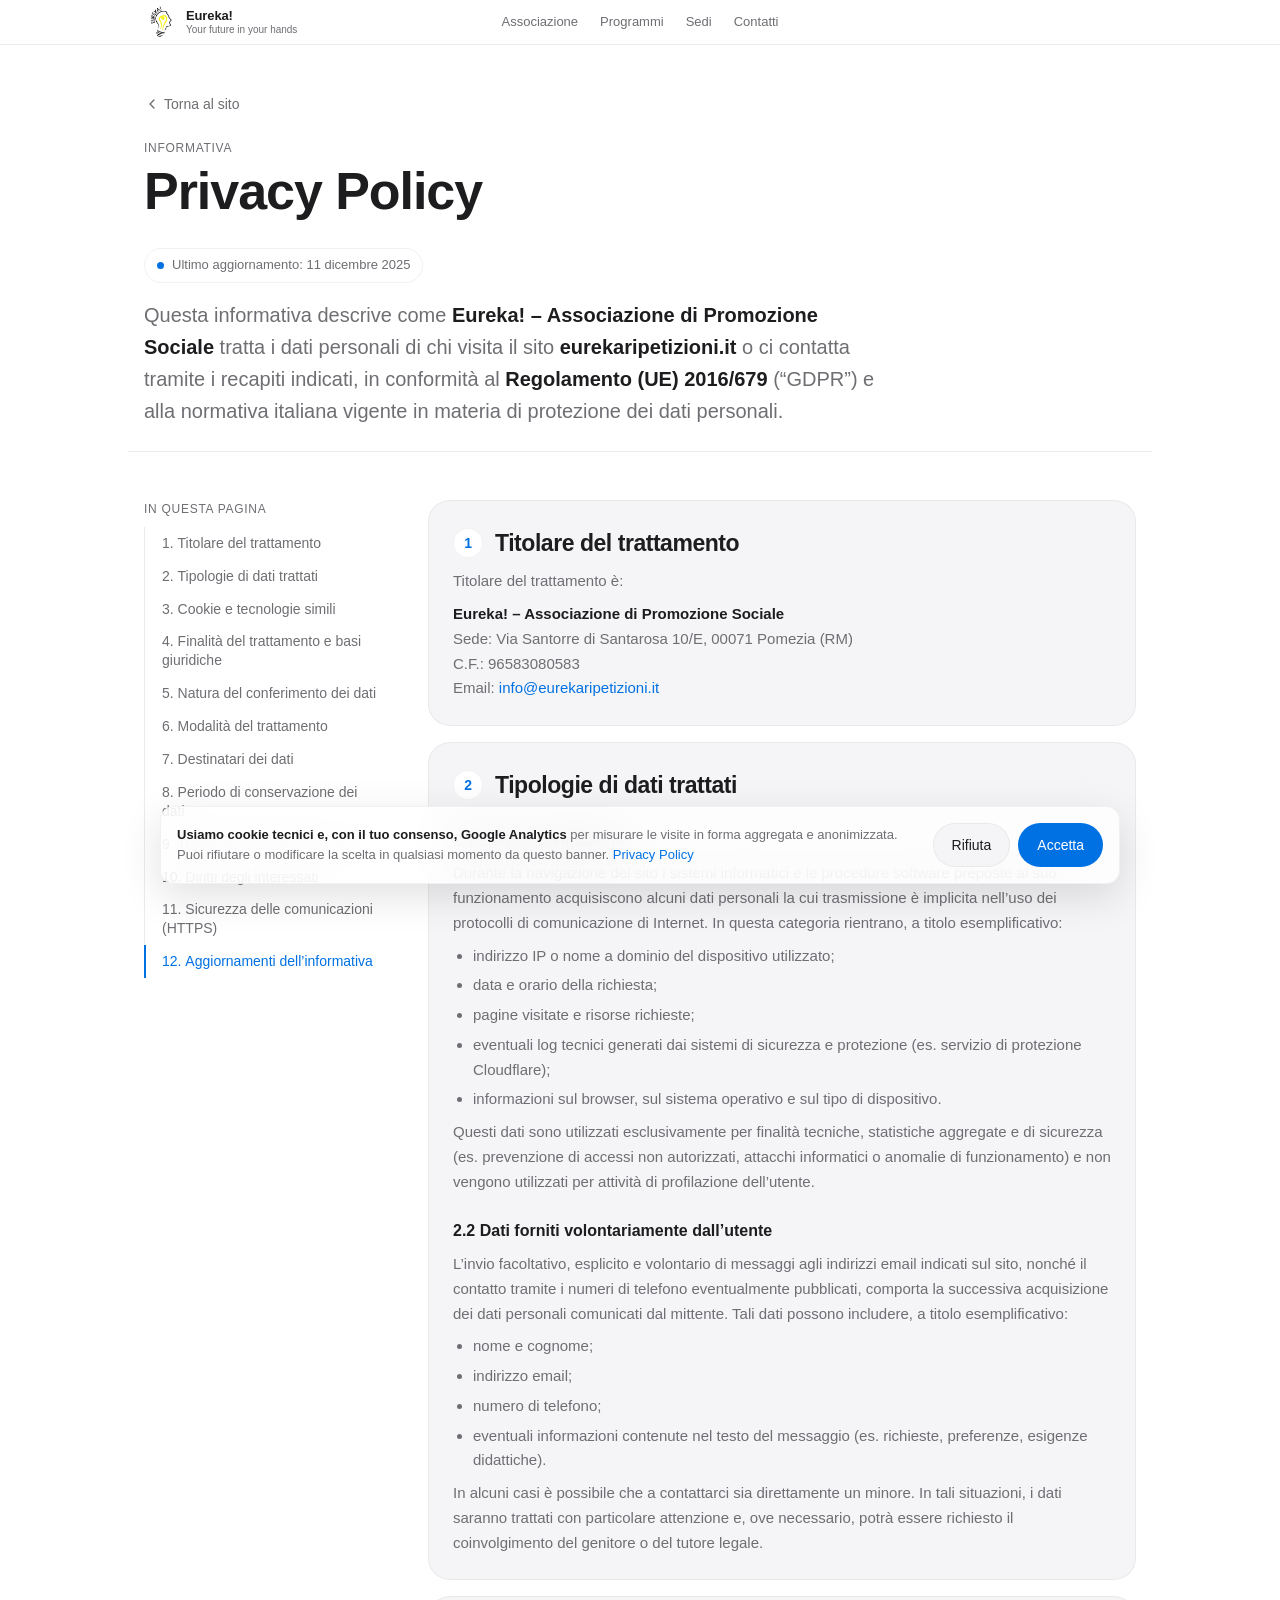
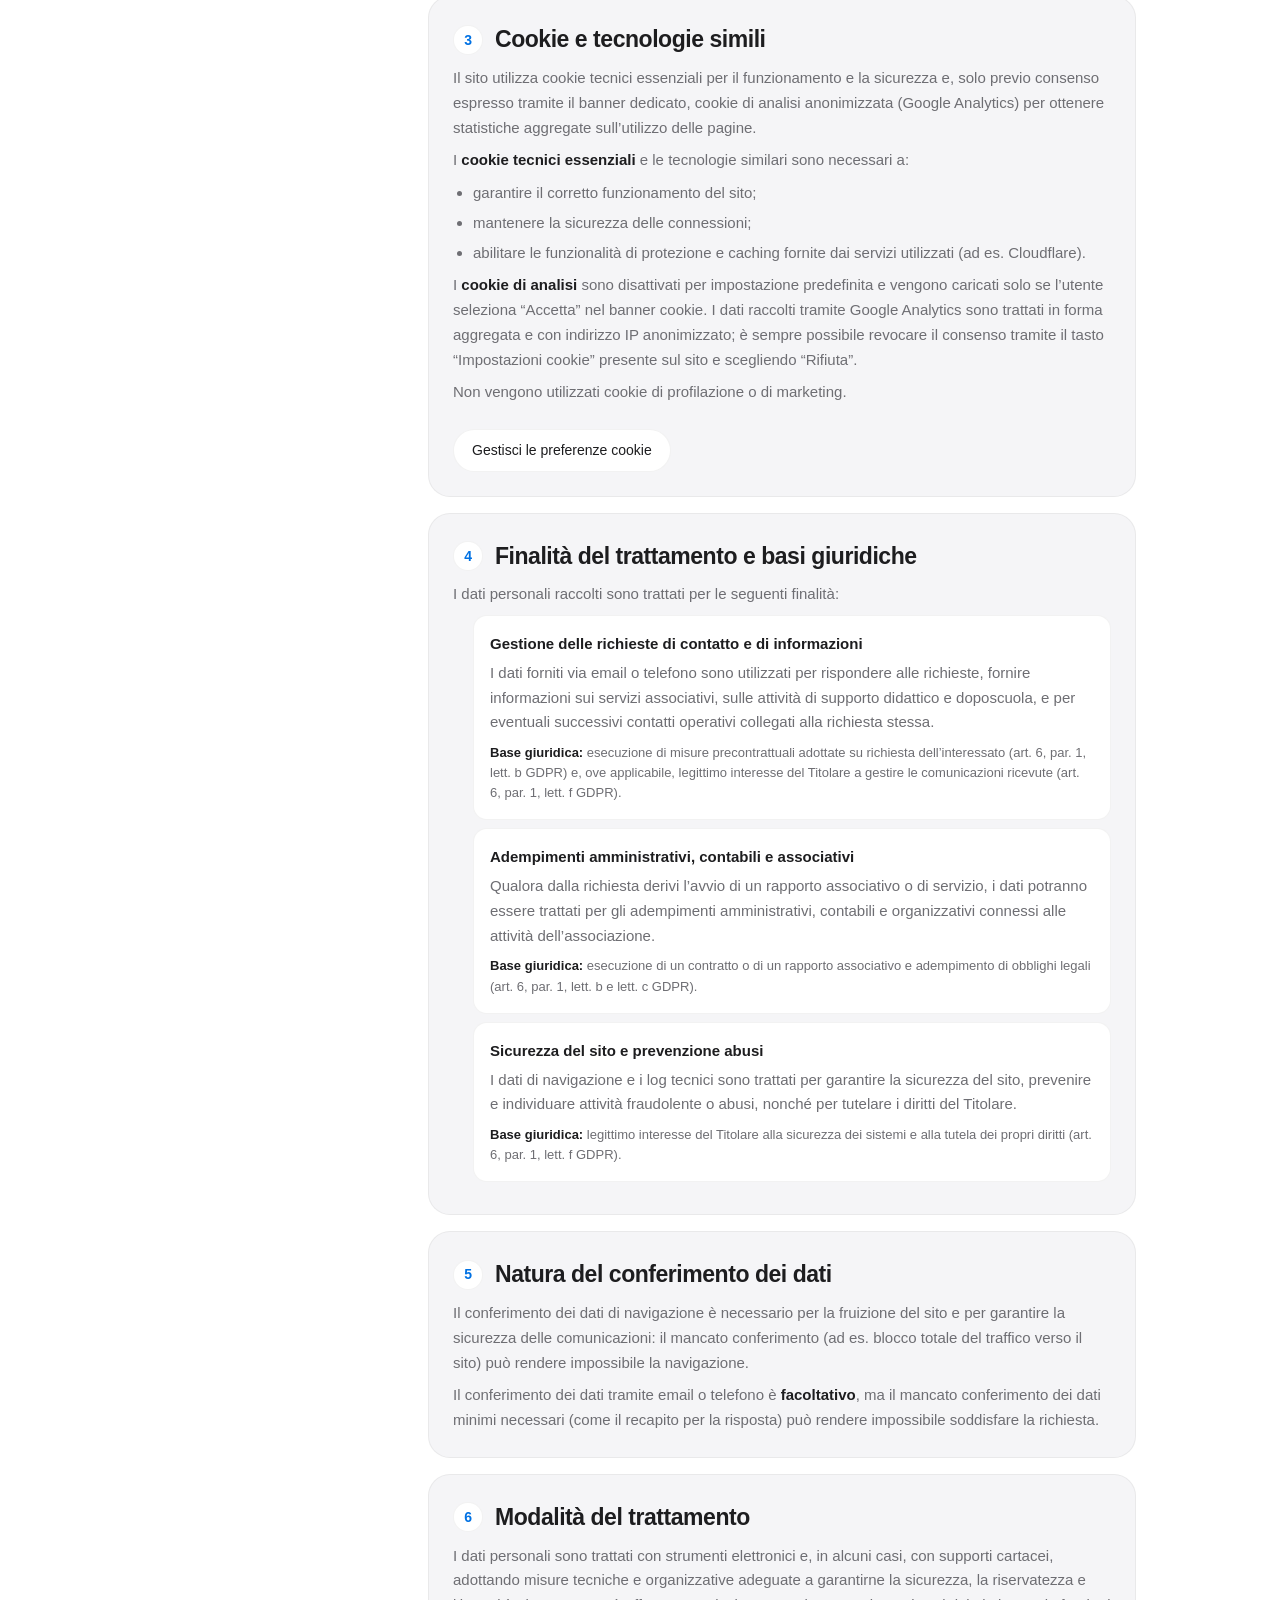
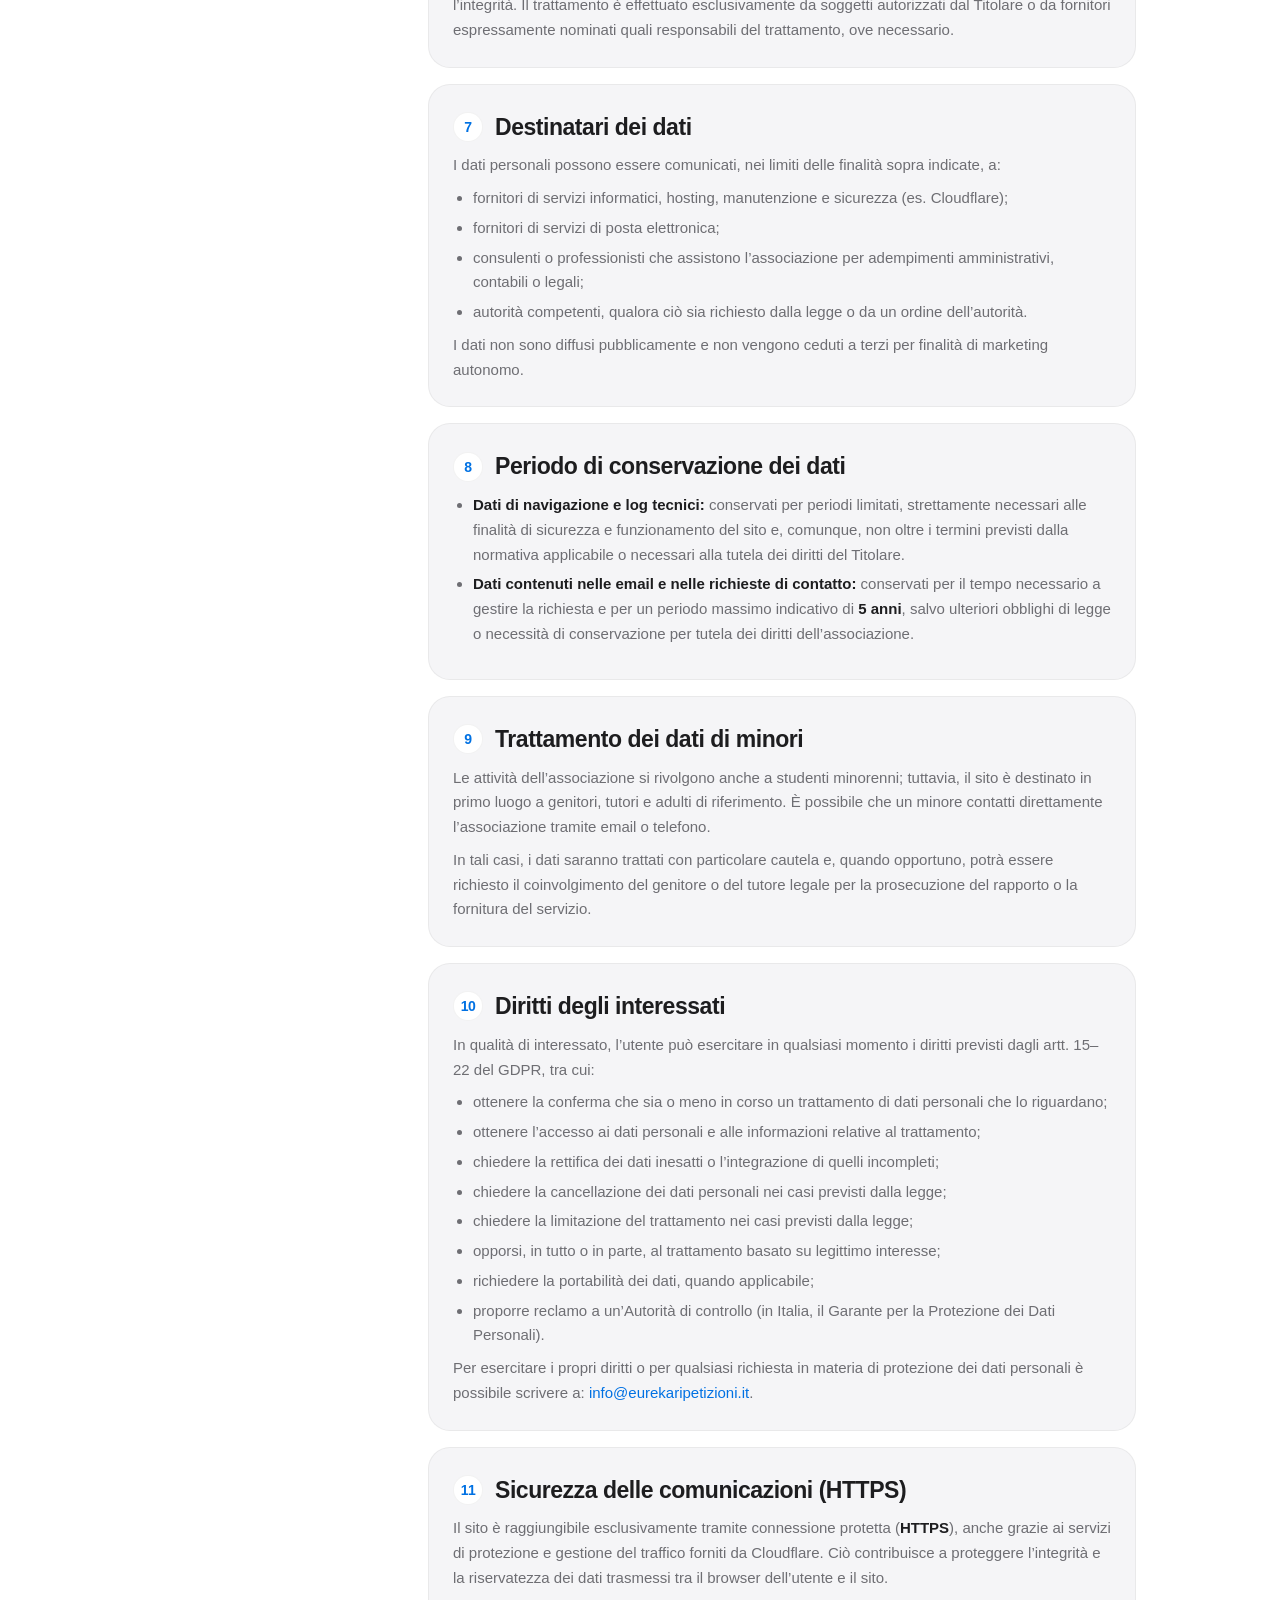
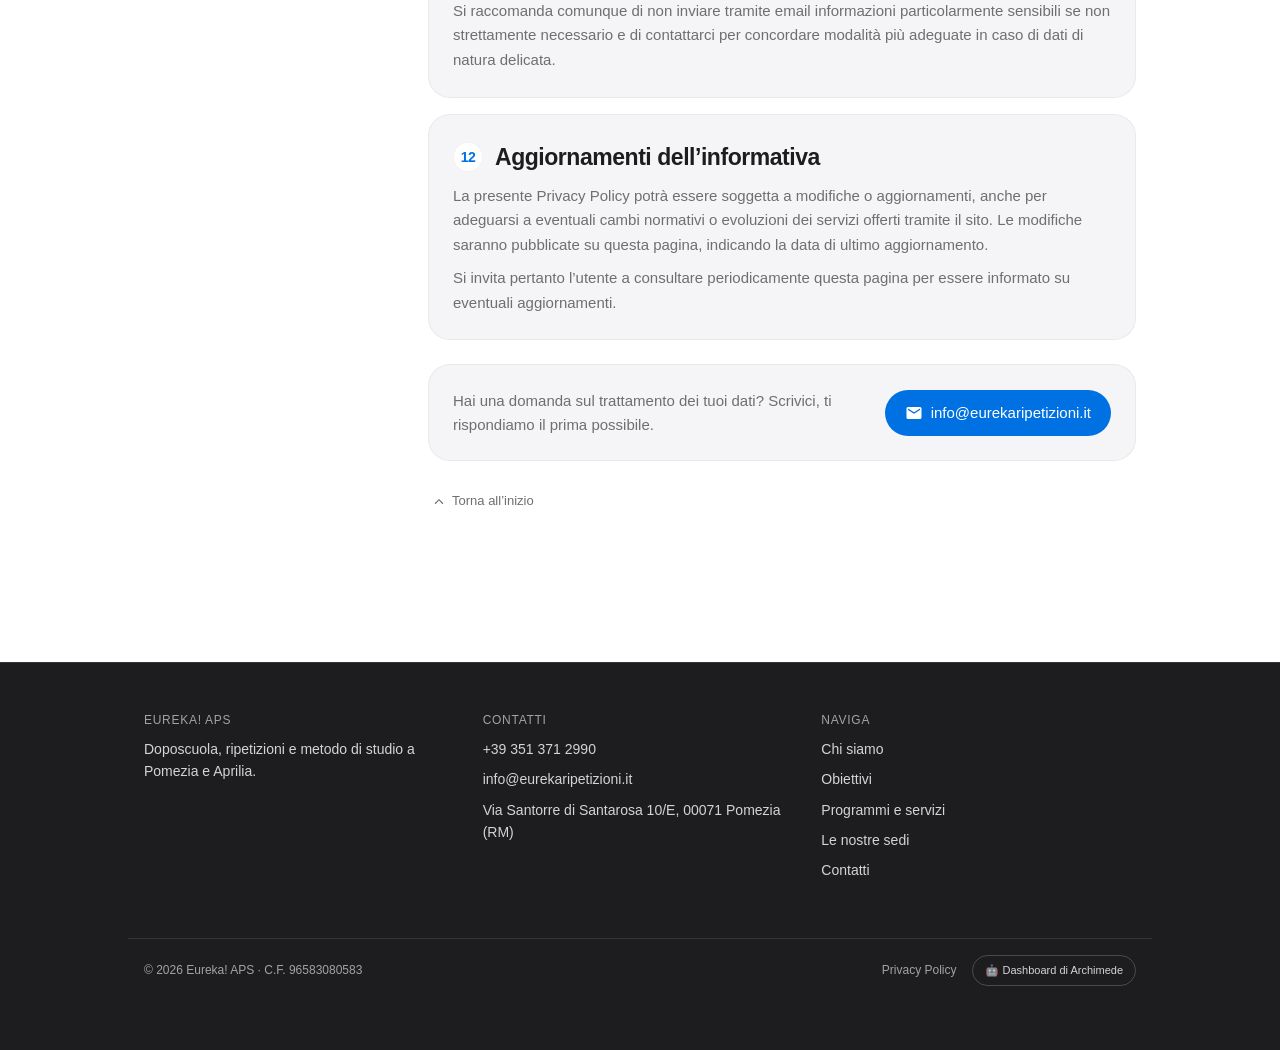
==== commit 354df47f: "Aggiornato sito web." ====
--- a/privacy.html
+++ b/privacy.html
@@ -1,430 +1,398 @@
 <!DOCTYPE html>
-<html lang="it">
+<html lang="it" data-theme="light">
 <head>
     <meta charset="UTF-8">
     <meta name="viewport" content="width=device-width, initial-scale=1.0">
     <title>Privacy Policy – Eureka! APS</title>
-    <style>
-        :root {
-            --bg: #f9fafb;
-            --card: #ffffff;
-            --text: #111827;
-            --muted: #374151;
-            --accent: #1d4ed8;
-            --border: rgba(209, 213, 219, 0.9);
-            --radius: 18px;
-            --max-width: 900px;
-        }
-
-        * {
-            box-sizing: border-box;
-        }
-
-        body {
-            margin: 0;
-            font-family: system-ui, -apple-system, BlinkMacSystemFont, "SF Pro Text", Roboto, sans-serif;
-            background: var(--bg);
-            color: var(--text);
-            line-height: 1.7;
-            font-size: 16px;
-            -webkit-font-smoothing: antialiased;
-        }
-
-        a {
-            color: var(--accent);
-        }
-
-        .page {
-            max-width: var(--max-width);
-            margin: 0 auto;
-            padding: 24px 16px 40px;
-        }
-
-        .card {
-            background: var(--card);
-            border: 1px solid var(--border);
-            border-radius: var(--radius);
-            padding: 22px 20px;
-            box-shadow: 0 18px 40px rgba(15, 23, 42, 0.08);
-        }
-
-        h1 {
-            margin: 0 0 8px;
-            font-size: clamp(26px, 4vw, 34px);
-        }
-
-        h2 {
-            margin: 18px 0 6px;
-            font-size: 19px;
-        }
-
-        p {
-            color: var(--muted);
-            margin: 8px 0 12px;
-        }
-
-        ul {
-            color: var(--muted);
-            padding-left: 20px;
-            margin: 6px 0 14px;
-        }
-
-        .back-link {
-            display: inline-flex;
-            align-items: center;
-            gap: 6px;
-            margin-top: 16px;
-            padding: 8px 12px;
-            border-radius: 999px;
-            border: 1px solid var(--border);
-            background: #ffffff;
-            text-decoration: none;
-            color: var(--text);
-            box-shadow: 0 10px 24px rgba(15, 23, 42, 0.06);
-        }
-
-        .back-link:hover {
-            border-color: var(--accent);
-        }
-
-        /* COOKIE BANNER */
-        .cookie-banner {
-            position: fixed;
-            bottom: 18px;
-            left: 50%;
-            transform: translateX(-50%);
-            width: min(960px, calc(100% - 20px));
-            background: var(--card);
-            color: var(--text);
-            border-radius: 16px;
-            border: 1px solid var(--border);
-            box-shadow: 0 18px 44px rgba(15, 23, 42, 0.16);
-            padding: 14px 16px;
-            display: none;
-            gap: 12px;
-            align-items: center;
-            z-index: 50;
-        }
-
-        .cookie-banner.visible {
-            display: flex;
-        }
-
-        .cookie-text {
-            flex: 1;
-            font-size: 13px;
-            line-height: 1.6;
-            color: var(--muted);
-        }
-
-        .cookie-text strong {
-            color: var(--text);
-        }
-
-        .cookie-text a {
-            color: var(--accent);
-            text-decoration: underline;
-            text-underline-offset: 2px;
-        }
-
-        .cookie-actions {
-            display: flex;
-            gap: 8px;
-            align-items: center;
-            flex-wrap: wrap;
-        }
-
-        .cookie-btn {
-            padding: 8px 12px;
-            border-radius: 12px;
-            border: 1px solid rgba(148, 163, 184, 0.6);
-            background: #f8fafc;
-            color: var(--text);
-            cursor: pointer;
-            font-size: 13px;
-            transition: transform 120ms ease, box-shadow 120ms ease, background 120ms ease, border-color 120ms ease;
-        }
-
-        .cookie-btn:hover {
-            transform: translateY(-1px);
-            border-color: rgba(29, 78, 216, 0.45);
-            box-shadow: 0 10px 22px rgba(15, 23, 42, 0.08);
-            background: #ffffff;
-        }
-
-        .cookie-btn.primary {
-            background: linear-gradient(120deg, #1d4ed8, #60a5fa);
-            border-color: transparent;
-            color: #ffffff;
-        }
-
-        .cookie-manage {
-            position: fixed;
-            bottom: 18px;
-            left: 18px;
-            padding: 7px 12px;
-            border-radius: 12px;
-            border: 1px solid rgba(107, 114, 128, 0.6);
-            background: #ffffff;
-            color: var(--text);
-            font-size: 12px;
-            cursor: pointer;
-            box-shadow: 0 14px 30px rgba(15, 23, 42, 0.12);
-            display: none;
-            z-index: 45;
-        }
-
-        .cookie-manage.visible {
-            display: inline-flex;
-            align-items: center;
-            gap: 6px;
-        }
-
-        @media (max-width: 768px) {
-            .cookie-banner {
-                flex-direction: column;
-                align-items: flex-start;
-            }
-
-            .cookie-actions {
-                width: 100%;
-            }
-        }
-
-        @media (max-width: 480px) {
-            .cookie-banner {
-                bottom: 12px;
-                padding: 12px;
-            }
-
-            .cookie-manage {
-                bottom: 12px;
-                left: 12px;
-            }
-        }
-    </style>
+    <meta name="description" content="Informativa privacy di Eureka! APS: come trattiamo i dati personali di chi visita eurekaripetizioni.it o ci contatta, in conformità al GDPR.">
+    <meta name="robots" content="index, follow">
+    <link rel="canonical" href="https://eurekaripetizioni.it/privacy.html">
+    <meta name="theme-color" content="#ffffff">
+    <meta property="og:type" content="website">
+    <meta property="og:site_name" content="Eureka! APS">
+    <meta property="og:locale" content="it_IT">
+    <meta property="og:url" content="https://eurekaripetizioni.it/privacy.html">
+    <meta property="og:title" content="Privacy Policy – Eureka! APS">
+    <meta property="og:description" content="Come Eureka! APS tratta i dati personali di chi visita il sito o ci contatta, in conformità al GDPR.">
+    <meta property="og:image" content="https://eurekaripetizioni.it/logo.png">
+    <link rel="icon" type="image/png" href="favicon.png">
+    <link rel="apple-touch-icon" href="logo.png">
+    <link rel="stylesheet" href="css/index.css">
+    <link rel="stylesheet" href="css/privacy.css">
+
+    <script type="application/ld+json">
+    {
+      "@context": "https://schema.org",
+      "@type": "WebPage",
+      "@id": "https://eurekaripetizioni.it/privacy.html#webpage",
+      "url": "https://eurekaripetizioni.it/privacy.html",
+      "name": "Privacy Policy – Eureka! APS",
+      "inLanguage": "it-IT",
+      "isPartOf": { "@id": "https://eurekaripetizioni.it/#website" },
+      "about": { "@id": "https://eurekaripetizioni.it/#organization" },
+      "breadcrumb": {
+        "@type": "BreadcrumbList",
+        "itemListElement": [
+          { "@type": "ListItem", "position": 1, "name": "Home", "item": "https://eurekaripetizioni.it/" },
+          { "@type": "ListItem", "position": 2, "name": "Privacy Policy", "item": "https://eurekaripetizioni.it/privacy.html" }
+        ]
+      }
+    }
+    </script>
 </head>
 <body>
-<div class="page">
-    <a class="back-link" href="index.html">← Torna al sito</a>
-    <div class="card">
-        <h1>Privacy Policy</h1>
-        <p class="small"><strong>Ultimo aggiornamento:</strong> 11 dicembre 2025</p>
-
-        <p>
-            La presente informativa descrive come <strong>Eureka! – Associazione di Promozione Sociale</strong> tratta
-            i dati personali degli utenti che visitano il sito <strong>eurekaripetizioni.it</strong> o che ci contattano
-            tramite i recapiti indicati sul sito, in conformità al <strong>Regolamento (UE) 2016/679</strong> (“GDPR”) e
-            alla normativa italiana vigente in materia di protezione dei dati personali.
-        </p>
-
-        <h2>1. Titolare del trattamento</h2>
-        <p>
-            Titolare del trattamento è:
-        </p>
-        <p>
-            <strong>Eureka! – Associazione di Promozione Sociale</strong><br>
-            Sede: Via Santorre di Santarosa 10/E, 00071 Pomezia (RM)<br>
-            C.F.: 96583080583<br>
-            Email: <a href="mailto:info@eurekaripetizioni.it">info@eurekaripetizioni.it</a>
-        </p>
-
-        <h2>2. Tipologie di dati trattati</h2>
-
-        <h3>2.1 Dati di navigazione</h3>
-        <p>
-            Durante la navigazione del sito i sistemi informatici e le procedure software preposte al funzionamento del
-            sito acquisiscono alcuni dati personali la cui trasmissione è implicita nell’uso dei protocolli di
-            comunicazione di Internet. In questa categoria rientrano, a titolo esemplificativo:
-        </p>
-        <ul>
-            <li>indirizzo IP o nome a dominio del dispositivo utilizzato;</li>
-            <li>data e orario della richiesta;</li>
-            <li>pagine visitate e risorse richieste;</li>
-            <li>eventuali log tecnici generati dai sistemi di sicurezza e protezione (es. servizio di protezione Cloudflare);</li>
-            <li>informazioni sul browser, sul sistema operativo e sul tipo di dispositivo.</li>
-        </ul>
-        <p>
-            Questi dati sono utilizzati esclusivamente per finalità tecniche, statistiche aggregate e di sicurezza
-            (es. prevenzione di accessi non autorizzati, attacchi informatici o anomalie di funzionamento) e non vengono
-            utilizzati per attività di profilazione dell’utente.
-        </p>
-
-        <h3>2.2 Dati forniti volontariamente dall’utente</h3>
-        <p>
-            L’invio facoltativo, esplicito e volontario di messaggi agli indirizzi email indicati sul sito, nonché il
-            contatto tramite i numeri di telefono eventualmente pubblicati, comporta la successiva acquisizione dei dati
-            personali comunicati dal mittente. Tali dati possono includere, a titolo esemplificativo:
-        </p>
-        <ul>
-            <li>nome e cognome;</li>
-            <li>indirizzo email;</li>
-            <li>numero di telefono;</li>
-            <li>eventuali informazioni contenute nel testo del messaggio (es. richieste, preferenze, esigenze didattiche).</li>
-        </ul>
-        <p>
-            In alcuni casi è possibile che a contattarci sia direttamente un minore. In tali situazioni, i dati saranno
-            trattati con particolare attenzione e, ove necessario, potrà essere richiesto il coinvolgimento del genitore
-            o del tutore legale.
-        </p>
-
-        <h2>3. Cookie e tecnologie simili</h2>
-        <p>
-            Il sito utilizza cookie tecnici essenziali per il funzionamento e la sicurezza e, solo previo consenso
-            espresso tramite il banner dedicato, cookie di analisi anonimizzata (Google Analytics) per ottenere
-            statistiche aggregate sull’utilizzo delle pagine.
-        </p>
-        <p>
-            I <strong>cookie tecnici essenziali</strong> e tecnologie similari sono necessari a:
-        </p>
-        <ul>
-            <li>garantire il corretto funzionamento del sito;</li>
-            <li>mantenere la sicurezza delle connessioni;</li>
-            <li>abilitare le funzionalità di protezione e caching fornite dai servizi utilizzati (ad es. Cloudflare).</li>
-        </ul>
-        <p>
-            I <strong>cookie di analisi</strong> sono disattivati per impostazione predefinita e vengono caricati solo se
-            l’utente seleziona “Accetta” nel banner cookie. I dati raccolti tramite Google Analytics sono trattati in
-            forma aggregata e con indirizzo IP anonimizzato; è sempre possibile revocare il consenso tramite il tasto
-            “Impostazioni cookie” presente sul sito e scegliendo “Rifiuta”.
-        </p>
-        <p>
-            Non vengono utilizzati cookie di profilazione o di marketing.
-        </p>
-
-        <h2>4. Finalità del trattamento e basi giuridiche</h2>
-        <p>
-            I dati personali raccolti sono trattati per le seguenti finalità:
-        </p>
-        <ul>
-            <li>
-                <strong>Gestione delle richieste di contatto e di informazioni</strong><br>
-                I dati forniti via email o telefono sono utilizzati per rispondere alle richieste, fornire informazioni
-                sui servizi associativi, sulle attività di supporto didattico e doposcuola, e per eventuali successivi
-                contatti operativi collegati alla richiesta stessa.<br>
-                <em>Base giuridica:</em> esecuzione di misure precontrattuali adottate su richiesta dell’interessato
-                (art. 6, par. 1, lett. b GDPR) e, ove applicabile, legittimo interesse del Titolare a gestire le
-                comunicazioni ricevute (art. 6, par. 1, lett. f GDPR).
-            </li>
-            <li>
-                <strong>Adempimenti amministrativi, contabili e associativi</strong><br>
-                Qualora dalla richiesta derivi l’avvio di un rapporto associativo o di servizio, i dati potranno essere
-                trattati per gli adempimenti amministrativi, contabili e organizzativi connessi alle attività
-                dell’associazione.<br>
-                <em>Base giuridica:</em> esecuzione di un contratto o di un rapporto associativo e adempimento di obblighi
-                legali (art. 6, par. 1, lett. b e lett. c GDPR).
-            </li>
-            <li>
-                <strong>Sicurezza del sito e prevenzione abusi</strong><br>
-                I dati di navigazione e i log tecnici sono trattati per garantire la sicurezza del sito, prevenire e
-                individuare attività fraudolente o abusi, nonché per tutelare i diritti del Titolare.<br>
-                <em>Base giuridica:</em> legittimo interesse del Titolare alla sicurezza dei sistemi e alla tutela dei
-                propri diritti (art. 6, par. 1, lett. f GDPR).
-            </li>
-        </ul>
-
-        <h2>5. Natura del conferimento dei dati</h2>
-        <p>
-            Il conferimento dei dati di navigazione è necessario per la fruizione del sito e per garantire la sicurezza
-            delle comunicazioni: il mancato conferimento (ad es. blocco totale del traffico verso il sito) può rendere
-            impossibile la navigazione.
-        </p>
-        <p>
-            Il conferimento dei dati tramite email o telefono è <strong>facoltativo</strong>, ma il mancato conferimento
-            dei dati minimi necessari (come recapito per la risposta) può rendere impossibile soddisfare la richiesta.
-        </p>
-
-        <h2>6. Modalità del trattamento</h2>
-        <p>
-            I dati personali sono trattati con strumenti elettronici e, in alcuni casi, con supporti cartacei, adottando
-            misure tecniche e organizzative adeguate a garantirne la sicurezza, la riservatezza e l’integrità. Il
-            trattamento è effettuato esclusivamente da soggetti autorizzati dal Titolare o da fornitori espressamente
-            nominati quali responsabili del trattamento, ove necessario.
-        </p>
-
-        <h2>7. Destinatari dei dati</h2>
-        <p>
-            I dati personali possono essere comunicati, nei limiti delle finalità sopra indicate, a:
-        </p>
-        <ul>
-            <li>fornitori di servizi informatici, hosting, manutenzione e sicurezza (es. Cloudflare);</li>
-            <li>fornitori di servizi di posta elettronica;</li>
-            <li>consulenti o professionisti che assistono l’associazione per adempimenti amministrativi, contabili o legali;</li>
-            <li>autorità competenti, qualora ciò sia richiesto dalla legge o da un ordine dell’autorità.</li>
-        </ul>
-        <p>
-            I dati non sono diffusi pubblicamente e non vengono ceduti a terzi per finalità di marketing autonomo.
-        </p>
-
-        <h2>8. Periodo di conservazione dei dati</h2>
-        <ul>
-            <li>
-                <strong>Dati di navigazione e log tecnici:</strong> conservati per periodi limitati, strettamente
-                necessari alle finalità di sicurezza e funzionamento del sito e, comunque, non oltre i termini previsti
-                dalla normativa applicabile o necessari alla tutela dei diritti del Titolare.
-            </li>
-            <li>
-                <strong>Dati contenuti nelle email e nelle richieste di contatto:</strong> conservati per il tempo
-                necessario a gestire la richiesta e per un periodo massimo indicativo di <strong>5 anni</strong>, salvo
-                ulteriori obblighi di legge o necessità di conservazione per tutela dei diritti dell’associazione.
-            </li>
-        </ul>
-
-        <h2>9. Trattamento dei dati di minori</h2>
-        <p>
-            Le attività dell’associazione si rivolgono anche a studenti minorenni; tuttavia, il sito è destinato in
-            primo luogo a genitori, tutori e adulti di riferimento. È possibile che un minore contatti direttamente
-            l’associazione tramite email o telefono.
-        </p>
-        <p>
-            In tali casi, i dati saranno trattati con particolare cautela e, quando opportuno, potrà essere richiesto il
-            coinvolgimento del genitore o del tutore legale per la prosecuzione del rapporto o la fornitura del servizio.
-        </p>
-
-        <h2>10. Diritti degli interessati</h2>
-        <p>
-            In qualità di interessato, l’utente può esercitare in qualsiasi momento i diritti previsti dagli artt. 15–22
-            del GDPR, tra cui:
-        </p>
-        <ul>
-            <li>ottenere la conferma che sia o meno in corso un trattamento di dati personali che lo riguardano;</li>
-            <li>ottenere l’accesso ai dati personali e alle informazioni relative al trattamento;</li>
-            <li>chiedere la rettifica dei dati inesatti o l’integrazione di quelli incompleti;</li>
-            <li>chiedere la cancellazione dei dati personali nei casi previsti dalla legge;</li>
-            <li>chiedere la limitazione del trattamento nei casi previsti dalla legge;</li>
-            <li>opporsi, in tutto o in parte, al trattamento basato su legittimo interesse;</li>
-            <li>richiedere la portabilità dei dati, quando applicabile;</li>
-            <li>proporre reclamo a un’Autorità di controllo (in Italia, il Garante per la Protezione dei Dati Personali).</li>
-        </ul>
-        <p>
-            Per esercitare i propri diritti o per qualsiasi richiesta in materia di protezione dei dati personali è
-            possibile scrivere a: <a href="mailto:info@eurekaripetizioni.it">info@eurekaripetizioni.it</a>.
-        </p>
-
-        <h2>12. Sicurezza delle comunicazioni (HTTPS)</h2>
-        <p>
-            Il sito è raggiungibile esclusivamente tramite connessione protetta (<strong>HTTPS</strong>), anche grazie ai
-            servizi di protezione e gestione del traffico forniti da Cloudflare. Ciò contribuisce a proteggere l’integrità
-            e la riservatezza dei dati trasmessi tra il browser dell’utente e il sito.
-        </p>
-        <p>
-            Si raccomanda comunque di non inviare tramite email informazioni particolarmente sensibili se non
-            strettamente necessario e di contattarci per concordare modalità più adeguate in caso di dati di natura
-            delicata.
-        </p>
-
-        <h2>13. Aggiornamenti della presente informativa</h2>
-        <p>
-            La presente Privacy Policy potrà essere soggetta a modifiche o aggiornamenti, anche per adeguarsi a
-            eventuali cambi normativi o evoluzioni dei servizi offerti tramite il sito. Le modifiche saranno pubblicate
-            su questa pagina, indicando la data di ultimo aggiornamento.
-        </p>
-        <p>
-            Si invita pertanto l’utente a consultare periodicamente questa pagina per essere informato su eventuali
-            aggiornamenti.
-        </p>
+<div class="page-shell">
+    <header>
+        <div class="nav">
+            <a class="nav-brand" href="index.html">
+                <img src="logo.png" alt="Logo Eureka! APS" class="logo-img">
+                <div class="nav-title">
+                    <span>Eureka!</span>
+                    <span>Your future in your hands</span>
+                </div>
+            </a>
+            <button class="nav-toggle" id="navToggle" aria-label="Apri menu" aria-expanded="false">
+                <span class="nav-toggle-bar"></span>
+                <span class="nav-toggle-bar"></span>
+            </button>
+            <nav class="nav-links" id="navLinks">
+                <a class="nav-link" href="index.html#chi-siamo">Associazione</a>
+                <a class="nav-link" href="index.html#programmi">Programmi</a>
+                <a class="nav-link" href="index.html#sedi">Sedi</a>
+                <a class="nav-link" href="index.html#contatti">Contatti</a>
+            </nav>
+        </div>
+    </header>
+
+    <main>
+        <div class="privacy-hero">
+            <a class="privacy-back" href="index.html">
+                <svg viewBox="0 0 24 24" aria-hidden="true"><path d="m15 6-6 6 6 6" fill="none" stroke="currentColor" stroke-width="2" stroke-linecap="round" stroke-linejoin="round"/></svg>
+                Torna al sito
+            </a>
+            <div class="section-kicker">Informativa</div>
+            <h1>Privacy Policy</h1>
+            <p class="pill">
+                <span class="pill-dot"></span>
+                Ultimo aggiornamento: 11 dicembre 2025
+            </p>
+            <p class="privacy-lead">
+                Questa informativa descrive come <strong>Eureka! – Associazione di Promozione Sociale</strong>
+                tratta i dati personali di chi visita il sito <strong>eurekaripetizioni.it</strong> o ci
+                contatta tramite i recapiti indicati, in conformità al <strong>Regolamento (UE) 2016/679</strong>
+                (“GDPR”) e alla normativa italiana vigente in materia di protezione dei dati personali.
+            </p>
+        </div>
+
+        <div class="privacy-layout">
+            <aside class="privacy-toc" aria-label="Indice della pagina">
+                <div class="privacy-toc-title">In questa pagina</div>
+                <ol id="tocList">
+                    <li><a href="#titolare">Titolare del trattamento</a></li>
+                    <li><a href="#dati">Tipologie di dati trattati</a></li>
+                    <li><a href="#cookie">Cookie e tecnologie simili</a></li>
+                    <li><a href="#finalita">Finalità del trattamento e basi giuridiche</a></li>
+                    <li><a href="#conferimento">Natura del conferimento dei dati</a></li>
+                    <li><a href="#modalita">Modalità del trattamento</a></li>
+                    <li><a href="#destinatari">Destinatari dei dati</a></li>
+                    <li><a href="#conservazione">Periodo di conservazione dei dati</a></li>
+                    <li><a href="#minori">Trattamento dei dati di minori</a></li>
+                    <li><a href="#diritti">Diritti degli interessati</a></li>
+                    <li><a href="#sicurezza">Sicurezza delle comunicazioni (HTTPS)</a></li>
+                    <li><a href="#aggiornamenti">Aggiornamenti dell’informativa</a></li>
+                </ol>
+            </aside>
+
+            <article class="privacy-doc">
+                <section class="privacy-block" id="titolare">
+                    <h2><span class="privacy-num">1</span>Titolare del trattamento</h2>
+                    <p>Titolare del trattamento è:</p>
+                    <p>
+                        <strong>Eureka! – Associazione di Promozione Sociale</strong><br>
+                        Sede: Via Santorre di Santarosa 10/E, 00071 Pomezia (RM)<br>
+                        C.F.: 96583080583<br>
+                        Email: <a href="https://mail.google.com/mail/?view=cm&amp;fs=1&amp;to=info@eurekaripetizioni.it&amp;su=Richiesta%20informazioni%20privacy" target="_blank" rel="noopener">info@eurekaripetizioni.it</a>
+                    </p>
+                </section>
+
+                <section class="privacy-block" id="dati">
+                    <h2><span class="privacy-num">2</span>Tipologie di dati trattati</h2>
+
+                    <h3>2.1 Dati di navigazione</h3>
+                    <p>
+                        Durante la navigazione del sito i sistemi informatici e le procedure software preposte
+                        al suo funzionamento acquisiscono alcuni dati personali la cui trasmissione è implicita
+                        nell’uso dei protocolli di comunicazione di Internet. In questa categoria rientrano, a
+                        titolo esemplificativo:
+                    </p>
+                    <ul>
+                        <li>indirizzo IP o nome a dominio del dispositivo utilizzato;</li>
+                        <li>data e orario della richiesta;</li>
+                        <li>pagine visitate e risorse richieste;</li>
+                        <li>eventuali log tecnici generati dai sistemi di sicurezza e protezione (es. servizio di protezione Cloudflare);</li>
+                        <li>informazioni sul browser, sul sistema operativo e sul tipo di dispositivo.</li>
+                    </ul>
+                    <p>
+                        Questi dati sono utilizzati esclusivamente per finalità tecniche, statistiche aggregate e
+                        di sicurezza (es. prevenzione di accessi non autorizzati, attacchi informatici o anomalie
+                        di funzionamento) e non vengono utilizzati per attività di profilazione dell’utente.
+                    </p>
+
+                    <h3>2.2 Dati forniti volontariamente dall’utente</h3>
+                    <p>
+                        L’invio facoltativo, esplicito e volontario di messaggi agli indirizzi email indicati sul
+                        sito, nonché il contatto tramite i numeri di telefono eventualmente pubblicati, comporta la
+                        successiva acquisizione dei dati personali comunicati dal mittente. Tali dati possono
+                        includere, a titolo esemplificativo:
+                    </p>
+                    <ul>
+                        <li>nome e cognome;</li>
+                        <li>indirizzo email;</li>
+                        <li>numero di telefono;</li>
+                        <li>eventuali informazioni contenute nel testo del messaggio (es. richieste, preferenze, esigenze didattiche).</li>
+                    </ul>
+                    <p>
+                        In alcuni casi è possibile che a contattarci sia direttamente un minore. In tali
+                        situazioni, i dati saranno trattati con particolare attenzione e, ove necessario, potrà
+                        essere richiesto il coinvolgimento del genitore o del tutore legale.
+                    </p>
+                </section>
+
+                <section class="privacy-block" id="cookie">
+                    <h2><span class="privacy-num">3</span>Cookie e tecnologie simili</h2>
+                    <p>
+                        Il sito utilizza cookie tecnici essenziali per il funzionamento e la sicurezza e, solo
+                        previo consenso espresso tramite il banner dedicato, cookie di analisi anonimizzata
+                        (Google Analytics) per ottenere statistiche aggregate sull’utilizzo delle pagine.
+                    </p>
+                    <p>I <strong>cookie tecnici essenziali</strong> e le tecnologie similari sono necessari a:</p>
+                    <ul>
+                        <li>garantire il corretto funzionamento del sito;</li>
+                        <li>mantenere la sicurezza delle connessioni;</li>
+                        <li>abilitare le funzionalità di protezione e caching fornite dai servizi utilizzati (ad es. Cloudflare).</li>
+                    </ul>
+                    <p>
+                        I <strong>cookie di analisi</strong> sono disattivati per impostazione predefinita e
+                        vengono caricati solo se l’utente seleziona “Accetta” nel banner cookie. I dati raccolti
+                        tramite Google Analytics sono trattati in forma aggregata e con indirizzo IP anonimizzato;
+                        è sempre possibile revocare il consenso tramite il tasto “Impostazioni cookie” presente sul
+                        sito e scegliendo “Rifiuta”.
+                    </p>
+                    <p>Non vengono utilizzati cookie di profilazione o di marketing.</p>
+                    <button class="cookie-open" type="button" id="cookieOpen">Gestisci le preferenze cookie</button>
+                </section>
+
+                <section class="privacy-block" id="finalita">
+                    <h2><span class="privacy-num">4</span>Finalità del trattamento e basi giuridiche</h2>
+                    <p>I dati personali raccolti sono trattati per le seguenti finalità:</p>
+                    <ul class="purpose-list">
+                        <li>
+                            <strong>Gestione delle richieste di contatto e di informazioni</strong>
+                            I dati forniti via email o telefono sono utilizzati per rispondere alle richieste,
+                            fornire informazioni sui servizi associativi, sulle attività di supporto didattico e
+                            doposcuola, e per eventuali successivi contatti operativi collegati alla richiesta
+                            stessa.
+                            <em><b>Base giuridica:</b> esecuzione di misure precontrattuali adottate su richiesta
+                            dell’interessato (art. 6, par. 1, lett. b GDPR) e, ove applicabile, legittimo interesse
+                            del Titolare a gestire le comunicazioni ricevute (art. 6, par. 1, lett. f GDPR).</em>
+                        </li>
+                        <li>
+                            <strong>Adempimenti amministrativi, contabili e associativi</strong>
+                            Qualora dalla richiesta derivi l’avvio di un rapporto associativo o di servizio, i dati
+                            potranno essere trattati per gli adempimenti amministrativi, contabili e organizzativi
+                            connessi alle attività dell’associazione.
+                            <em><b>Base giuridica:</b> esecuzione di un contratto o di un rapporto associativo e
+                            adempimento di obblighi legali (art. 6, par. 1, lett. b e lett. c GDPR).</em>
+                        </li>
+                        <li>
+                            <strong>Sicurezza del sito e prevenzione abusi</strong>
+                            I dati di navigazione e i log tecnici sono trattati per garantire la sicurezza del
+                            sito, prevenire e individuare attività fraudolente o abusi, nonché per tutelare i
+                            diritti del Titolare.
+                            <em><b>Base giuridica:</b> legittimo interesse del Titolare alla sicurezza dei sistemi
+                            e alla tutela dei propri diritti (art. 6, par. 1, lett. f GDPR).</em>
+                        </li>
+                    </ul>
+                </section>
+
+                <section class="privacy-block" id="conferimento">
+                    <h2><span class="privacy-num">5</span>Natura del conferimento dei dati</h2>
+                    <p>
+                        Il conferimento dei dati di navigazione è necessario per la fruizione del sito e per
+                        garantire la sicurezza delle comunicazioni: il mancato conferimento (ad es. blocco totale
+                        del traffico verso il sito) può rendere impossibile la navigazione.
+                    </p>
+                    <p>
+                        Il conferimento dei dati tramite email o telefono è <strong>facoltativo</strong>, ma il
+                        mancato conferimento dei dati minimi necessari (come il recapito per la risposta) può
+                        rendere impossibile soddisfare la richiesta.
+                    </p>
+                </section>
+
+                <section class="privacy-block" id="modalita">
+                    <h2><span class="privacy-num">6</span>Modalità del trattamento</h2>
+                    <p>
+                        I dati personali sono trattati con strumenti elettronici e, in alcuni casi, con supporti
+                        cartacei, adottando misure tecniche e organizzative adeguate a garantirne la sicurezza, la
+                        riservatezza e l’integrità. Il trattamento è effettuato esclusivamente da soggetti
+                        autorizzati dal Titolare o da fornitori espressamente nominati quali responsabili del
+                        trattamento, ove necessario.
+                    </p>
+                </section>
+
+                <section class="privacy-block" id="destinatari">
+                    <h2><span class="privacy-num">7</span>Destinatari dei dati</h2>
+                    <p>I dati personali possono essere comunicati, nei limiti delle finalità sopra indicate, a:</p>
+                    <ul>
+                        <li>fornitori di servizi informatici, hosting, manutenzione e sicurezza (es. Cloudflare);</li>
+                        <li>fornitori di servizi di posta elettronica;</li>
+                        <li>consulenti o professionisti che assistono l’associazione per adempimenti amministrativi, contabili o legali;</li>
+                        <li>autorità competenti, qualora ciò sia richiesto dalla legge o da un ordine dell’autorità.</li>
+                    </ul>
+                    <p>
+                        I dati non sono diffusi pubblicamente e non vengono ceduti a terzi per finalità di
+                        marketing autonomo.
+                    </p>
+                </section>
+
+                <section class="privacy-block" id="conservazione">
+                    <h2><span class="privacy-num">8</span>Periodo di conservazione dei dati</h2>
+                    <ul>
+                        <li>
+                            <strong>Dati di navigazione e log tecnici:</strong> conservati per periodi limitati,
+                            strettamente necessari alle finalità di sicurezza e funzionamento del sito e, comunque,
+                            non oltre i termini previsti dalla normativa applicabile o necessari alla tutela dei
+                            diritti del Titolare.
+                        </li>
+                        <li>
+                            <strong>Dati contenuti nelle email e nelle richieste di contatto:</strong> conservati
+                            per il tempo necessario a gestire la richiesta e per un periodo massimo indicativo di
+                            <strong>5 anni</strong>, salvo ulteriori obblighi di legge o necessità di conservazione
+                            per tutela dei diritti dell’associazione.
+                        </li>
+                    </ul>
+                </section>
+
+                <section class="privacy-block" id="minori">
+                    <h2><span class="privacy-num">9</span>Trattamento dei dati di minori</h2>
+                    <p>
+                        Le attività dell’associazione si rivolgono anche a studenti minorenni; tuttavia, il sito è
+                        destinato in primo luogo a genitori, tutori e adulti di riferimento. È possibile che un
+                        minore contatti direttamente l’associazione tramite email o telefono.
+                    </p>
+                    <p>
+                        In tali casi, i dati saranno trattati con particolare cautela e, quando opportuno, potrà
+                        essere richiesto il coinvolgimento del genitore o del tutore legale per la prosecuzione del
+                        rapporto o la fornitura del servizio.
+                    </p>
+                </section>
+
+                <section class="privacy-block" id="diritti">
+                    <h2><span class="privacy-num">10</span>Diritti degli interessati</h2>
+                    <p>
+                        In qualità di interessato, l’utente può esercitare in qualsiasi momento i diritti previsti
+                        dagli artt. 15–22 del GDPR, tra cui:
+                    </p>
+                    <ul>
+                        <li>ottenere la conferma che sia o meno in corso un trattamento di dati personali che lo riguardano;</li>
+                        <li>ottenere l’accesso ai dati personali e alle informazioni relative al trattamento;</li>
+                        <li>chiedere la rettifica dei dati inesatti o l’integrazione di quelli incompleti;</li>
+                        <li>chiedere la cancellazione dei dati personali nei casi previsti dalla legge;</li>
+                        <li>chiedere la limitazione del trattamento nei casi previsti dalla legge;</li>
+                        <li>opporsi, in tutto o in parte, al trattamento basato su legittimo interesse;</li>
+                        <li>richiedere la portabilità dei dati, quando applicabile;</li>
+                        <li>proporre reclamo a un’Autorità di controllo (in Italia, il Garante per la Protezione dei Dati Personali).</li>
+                    </ul>
+                    <p>
+                        Per esercitare i propri diritti o per qualsiasi richiesta in materia di protezione dei dati
+                        personali è possibile scrivere a:
+                        <a href="https://mail.google.com/mail/?view=cm&amp;fs=1&amp;to=info@eurekaripetizioni.it&amp;su=Richiesta%20informazioni%20privacy" target="_blank" rel="noopener">info@eurekaripetizioni.it</a>.
+                    </p>
+                </section>
+
+                <section class="privacy-block" id="sicurezza">
+                    <h2><span class="privacy-num">11</span>Sicurezza delle comunicazioni (HTTPS)</h2>
+                    <p>
+                        Il sito è raggiungibile esclusivamente tramite connessione protetta (<strong>HTTPS</strong>),
+                        anche grazie ai servizi di protezione e gestione del traffico forniti da Cloudflare. Ciò
+                        contribuisce a proteggere l’integrità e la riservatezza dei dati trasmessi tra il browser
+                        dell’utente e il sito.
+                    </p>
+                    <p>
+                        Si raccomanda comunque di non inviare tramite email informazioni particolarmente sensibili
+                        se non strettamente necessario e di contattarci per concordare modalità più adeguate in caso
+                        di dati di natura delicata.
+                    </p>
+                </section>
+
+                <section class="privacy-block" id="aggiornamenti">
+                    <h2><span class="privacy-num">12</span>Aggiornamenti dell’informativa</h2>
+                    <p>
+                        La presente Privacy Policy potrà essere soggetta a modifiche o aggiornamenti, anche per
+                        adeguarsi a eventuali cambi normativi o evoluzioni dei servizi offerti tramite il sito. Le
+                        modifiche saranno pubblicate su questa pagina, indicando la data di ultimo aggiornamento.
+                    </p>
+                    <p>
+                        Si invita pertanto l’utente a consultare periodicamente questa pagina per essere informato
+                        su eventuali aggiornamenti.
+                    </p>
+                </section>
+
+                <div class="privacy-contact">
+                    <p>Hai una domanda sul trattamento dei tuoi dati? Scrivici, ti rispondiamo il prima possibile.</p>
+                    <a class="hero-btn-primary privacy-contact-btn" href="https://mail.google.com/mail/?view=cm&amp;fs=1&amp;to=info@eurekaripetizioni.it&amp;su=Richiesta%20informazioni%20privacy" target="_blank" rel="noopener">
+                        <svg viewBox="0 0 24 24" aria-hidden="true"><path d="M20 4H4a2 2 0 0 0-2 2v12a2 2 0 0 0 2 2h16a2 2 0 0 0 2-2V6a2 2 0 0 0-2-2zm0 4-8 5-8-5V6l8 5 8-5v2z"/></svg>
+                        info@eurekaripetizioni.it
+                    </a>
+                </div>
+
+                <button class="to-top" id="toTop" type="button">
+                    <svg viewBox="0 0 24 24" aria-hidden="true"><path d="M12 8.5 4.5 16l1.4 1.4L12 11.3l6.1 6.1L19.5 16z" fill="currentColor" stroke="none"/></svg>
+                    Torna all’inizio
+                </button>
+            </article>
+        </div>
+    </main>
+
+    <footer class="site-footer">
+        <div class="footer-main">
+            <div class="footer-columns">
+                <div class="footer-col">
+                    <div class="footer-col-title">Eureka! APS</div>
+                    <p class="footer-col-text">Doposcuola, ripetizioni e metodo di studio a Pomezia e Aprilia.</p>
+                </div>
+                <div class="footer-col">
+                    <div class="footer-col-title">Contatti</div>
+                    <a href="https://wa.me/393513712990">+39 351 371 2990</a>
+                    <a href="https://mail.google.com/mail/?view=cm&amp;fs=1&amp;to=info@eurekaripetizioni.it&amp;su=Richiesta%20informazioni%20privacy" target="_blank" rel="noopener">info@eurekaripetizioni.it</a>
+                    <span>Via Santorre di Santarosa 10/E, 00071 Pomezia (RM)</span>
+                </div>
+                <div class="footer-col">
+                    <div class="footer-col-title">Naviga</div>
+                    <a href="index.html#chi-siamo">Chi siamo</a>
+                    <a href="index.html#obiettivi">Obiettivi</a>
+                    <a href="index.html#programmi">Programmi e servizi</a>
+                    <a href="index.html#sedi">Le nostre sedi</a>
+                    <a href="index.html#contatti">Contatti</a>
+                </div>
+            </div>
+        </div>
+        <div class="footer-bottom">
+            <div>© <span id="year"></span> Eureka! APS · C.F. 96583080583</div>
+            <div class="footer-bottom-links">
+                <a href="./privacy.html" aria-current="page">Privacy Policy</a>
+                <a class="footer-staff-pill" href="https://archimede.eurekaripetizioni.it" target="_blank" rel="noopener">🤖 Dashboard di Archimede</a>
+            </div>
+        </div>
+    </footer>
+    <div class="cookie-manage-wrap">
+        <button class="cookie-manage" id="cookieManage" type="button">Impostazioni cookie</button>
     </div>
 </div>
+
+<a class="wa-fab" href="https://wa.me/393513712990" target="_blank" rel="noopener" aria-label="Scrivici su WhatsApp">
+    <svg viewBox="0 0 24 24" aria-hidden="true"><path d="M12.04 2C6.58 2 2.13 6.45 2.13 11.91c0 1.75.46 3.45 1.33 4.95L2.05 22l5.25-1.38a9.9 9.9 0 0 0 4.74 1.21h.01c5.46 0 9.91-4.45 9.91-9.91 0-2.65-1.03-5.13-2.9-7-1.87-1.87-4.35-2.92-7.02-2.92zm0 18.13a8.2 8.2 0 0 1-4.19-1.15l-.3-.18-3.12.82.83-3.04-.2-.31a8.22 8.22 0 0 1-1.26-4.4c0-4.54 3.7-8.24 8.25-8.24 2.2 0 4.27.86 5.83 2.42a8.18 8.18 0 0 1 2.41 5.83c0 4.55-3.7 8.25-8.25 8.25zm4.52-6.18c-.25-.12-1.47-.72-1.7-.81-.23-.08-.39-.12-.56.13-.17.25-.64.81-.78.97-.14.17-.29.19-.53.06-.25-.12-1.05-.39-2-1.23-.74-.66-1.24-1.47-1.39-1.72-.14-.25-.02-.38.11-.51.11-.11.25-.29.37-.43.12-.14.16-.25.25-.41.08-.17.04-.31-.02-.43-.06-.12-.56-1.36-.77-1.85-.2-.48-.41-.42-.56-.43h-.48c-.17 0-.43.06-.66.31-.23.25-.86.85-.86 2.06 0 1.22.89 2.39 1.01 2.56.12.17 1.75 2.67 4.24 3.74.59.26 1.05.41 1.41.52.59.19 1.13.16 1.56.1.48-.07 1.47-.6 1.67-1.18.21-.58.21-1.08.14-1.18-.06-.1-.23-.16-.48-.28z"/></svg>
+</a>
 
 <div class="cookie-banner" id="cookieBanner" role="dialog" aria-live="polite" aria-label="Preferenze cookie">
     <div class="cookie-text">
@@ -437,140 +405,7 @@
         <button class="cookie-btn primary" id="cookieAccept">Accetta</button>
     </div>
 </div>
-<button class="cookie-manage" id="cookieManage" type="button">Impostazioni cookie</button>
-
-<script>
-    // Cookie banner / Google Analytics
-    const GA_MEASUREMENT_ID = 'G-E2C088Q8M9';
-    const GA_DISABLED_FLAG = GA_MEASUREMENT_ID ? `ga-disable-${GA_MEASUREMENT_ID}` : null;
-    const CONSENT_KEY = 'cookie-consent';
-    const cookieBanner = document.getElementById('cookieBanner');
-    const cookieManage = document.getElementById('cookieManage');
-    const cookieAccept = document.getElementById('cookieAccept');
-    const cookieReject = document.getElementById('cookieReject');
-    let analyticsLoaded = false;
-
-    window.dataLayer = window.dataLayer || [];
-    function gtag(){dataLayer.push(arguments);}
-    window.gtag = window.gtag || gtag;
-
-    // Google Consent Mode v2 (default: nessun consenso)
-    gtag('consent', 'default', {
-        ad_storage: 'denied',
-        analytics_storage: 'denied',
-        ad_user_data: 'denied',
-        ad_personalization: 'denied',
-        wait_for_update: 500
-    });
-
-    function showCookieBanner() {
-        if (cookieBanner) {
-            cookieBanner.classList.add('visible');
-        }
-        if (cookieManage) {
-            cookieManage.classList.remove('visible');
-        }
-    }
-
-    function hideCookieBanner() {
-        if (cookieBanner) {
-            cookieBanner.classList.remove('visible');
-        }
-    }
-
-    function toggleManageButton(visible) {
-        if (!cookieManage) return;
-        cookieManage.classList.toggle('visible', Boolean(visible));
-    }
-
-    function clearAnalyticsCookies() {
-        const analyticsCookies = ['_ga', '_gid', '_gat', `_ga_${GA_MEASUREMENT_ID?.replace('G-', '') || ''}`];
-        analyticsCookies.forEach(function (cookieName) {
-            if (!cookieName) return;
-            document.cookie = `${cookieName}=; expires=Thu, 01 Jan 1970 00:00:00 GMT; path=/`;
-        });
-    }
-
-    function setAnalyticsDisabled(disabled) {
-        if (!GA_DISABLED_FLAG) return;
-        window[GA_DISABLED_FLAG] = Boolean(disabled);
-        if (disabled) {
-            clearAnalyticsCookies();
-        }
-    }
-
-    function loadGoogleAnalytics() {
-        if (analyticsLoaded) return;
-        if (!GA_MEASUREMENT_ID || GA_MEASUREMENT_ID === 'G-XXXXXXXXXX') {
-            console.warn('Imposta GA_MEASUREMENT_ID per attivare Google Analytics.');
-            return;
-        }
-        analyticsLoaded = true;
-        setAnalyticsDisabled(false);
-        const script = document.createElement('script');
-        script.async = true;
-        script.src = `https://www.googletagmanager.com/gtag/js?id=${GA_MEASUREMENT_ID}`;
-        document.head.appendChild(script);
-
-        gtag('js', new Date());
-        gtag('config', GA_MEASUREMENT_ID, { anonymize_ip: true });
-    }
-
-    function applyConsent(status) {
-        if (status === 'accepted') {
-            gtag('consent', 'update', {
-                ad_storage: 'granted',
-                analytics_storage: 'granted',
-                ad_user_data: 'granted',
-                ad_personalization: 'granted'
-            });
-            loadGoogleAnalytics();
-            hideCookieBanner();
-            toggleManageButton(true);
-        } else if (status === 'rejected') {
-            gtag('consent', 'update', {
-                ad_storage: 'denied',
-                analytics_storage: 'denied',
-                ad_user_data: 'denied',
-                ad_personalization: 'denied'
-            });
-            setAnalyticsDisabled(true);
-            hideCookieBanner();
-            toggleManageButton(true);
-        }
-    }
-
-    if (cookieAccept) {
-        cookieAccept.addEventListener('click', function () {
-            localStorage.setItem(CONSENT_KEY, 'accepted');
-            applyConsent('accepted');
-        });
-    }
-
-    if (cookieReject) {
-        cookieReject.addEventListener('click', function () {
-            localStorage.setItem(CONSENT_KEY, 'rejected');
-            applyConsent('rejected');
-        });
-    }
-
-    if (cookieManage) {
-        cookieManage.addEventListener('click', function () {
-            showCookieBanner();
-        });
-    }
-
-    (function initConsent() {
-        setAnalyticsDisabled(true);
-        const saved = localStorage.getItem(CONSENT_KEY);
-        if (saved === 'accepted') {
-            applyConsent('accepted');
-        } else if (saved === 'rejected') {
-            applyConsent('rejected');
-        } else {
-            showCookieBanner();
-        }
-    })();
-</script>
+
+<script src="js/privacy.js"></script>
 </body>
 </html>
--- a/css/index.css
+++ b/css/index.css
@@ -0,0 +1,1358 @@
+/* =========================================================================
+   Eureka! APS — UI in linguaggio Apple
+   Clarity · Deference · Depth
+   Font di sistema, neutri per il 90% della superficie, accento blu solo
+   sulle azioni. Elevazione suggerita (bordo quasi invisibile + ombra
+   diffusa), mai dichiarata.
+   ========================================================================= */
+
+:root {
+    /* Colore — light */
+    --bg-primary: #ffffff;
+    --bg-secondary: #f5f5f7;
+    --text-primary: #1d1d1f;
+    --text-secondary: #6e6e73;      /* ≥ 4.5:1 su bianco */
+    --accent: #0071e3;
+
+    --card-bg: rgba(255, 255, 255, 0.8);
+    --card-border: rgba(0, 0, 0, 0.05);
+    --card-shadow: 0 4px 24px rgba(0, 0, 0, 0.06);
+    --hairline: rgba(0, 0, 0, 0.08);
+    --header-bg: rgba(255, 255, 255, 0.72);
+
+    /* Superficie scura condivisa (footer, cookie manage) */
+    --dark-bg: #1d1d1f;
+    --dark-text: #f5f5f7;
+    --dark-muted: rgba(245, 245, 247, 0.62);
+
+    /* Marchi servizi */
+    --whatsapp: #25d366;
+
+    /* Tipografia */
+    --font: -apple-system, BlinkMacSystemFont, "SF Pro Display", "SF Pro Text", "Segoe UI", Roboto, sans-serif;
+
+    /* Spaziatura */
+    --space-xs: 4px;
+    --space-sm: 8px;
+    --space-md: 16px;
+    --space-lg: 24px;
+    --space-xl: 48px;
+    --space-2xl: 96px;
+
+    /* Forma */
+    --radius-md: 14px;
+    --radius-lg: 18px;
+    --radius-full: 980px;
+
+    --max-width: 1024px;
+    --ease: cubic-bezier(0.25, 0.1, 0.25, 1);
+}
+
+@media (prefers-color-scheme: dark) {
+    :root:not([data-theme="light"]) {
+        --bg-primary: #000000;
+        --bg-secondary: #1d1d1f;
+        --text-primary: #f5f5f7;
+        --text-secondary: #a1a1a6;
+        --accent: #2997ff;
+
+        --card-bg: rgba(29, 29, 31, 0.7);
+        --card-border: rgba(255, 255, 255, 0.1);
+        --card-shadow: 0 4px 24px rgba(0, 0, 0, 0.4);
+        --hairline: rgba(255, 255, 255, 0.12);
+        --header-bg: rgba(0, 0, 0, 0.72);
+
+        --dark-bg: #000000;
+    }
+
+    /* Icone monocromatiche scure → schiarite su fondo scuro */
+    :root:not([data-theme="light"]) .section-header-icon img {
+        filter: invert(1) brightness(1.6);
+    }
+}
+
+* {
+    box-sizing: border-box;
+    -webkit-tap-highlight-color: transparent;
+}
+
+body {
+    margin: 0;
+    font: var(--text-body, 400 17px/1.6) var(--font);
+    font-size: 17px;
+    line-height: 1.6;
+    background: var(--bg-primary);
+    color: var(--text-primary);
+    -webkit-font-smoothing: antialiased;
+}
+
+a {
+    color: inherit;
+    text-decoration: none;
+}
+
+.page-shell {
+    min-height: 100vh;
+    display: flex;
+    flex-direction: column;
+    background: var(--bg-primary);
+}
+
+/* ============================ HEADER ==================================== */
+
+header {
+    position: sticky;
+    top: 0;
+    z-index: 40;
+    backdrop-filter: saturate(180%) blur(20px);
+    -webkit-backdrop-filter: saturate(180%) blur(20px);
+    background: var(--header-bg);
+    border-bottom: 1px solid var(--hairline);
+}
+
+.nav {
+    max-width: var(--max-width);
+    margin: 0 auto;
+    padding: var(--space-xs) var(--space-md);
+    min-height: 44px;
+    display: grid;
+    grid-template-columns: 1fr auto 1fr;
+    align-items: center;
+    gap: var(--space-md);
+}
+
+.nav-brand { grid-column: 1; justify-self: start; }
+.nav-links { grid-column: 2; justify-self: center; }
+.nav-toggle { grid-column: 3; justify-self: end; }
+
+.nav-brand {
+    display: flex;
+    align-items: center;
+    gap: var(--space-sm);
+    cursor: pointer;
+    transition: opacity 0.2s var(--ease);
+}
+
+.nav-brand:hover { opacity: 0.7; }
+
+.logo-img {
+    height: 34px;
+    width: auto;
+    display: block;
+}
+
+.nav-title {
+    display: flex;
+    flex-direction: column;
+    line-height: 1.2;
+}
+
+.nav-title span:first-child {
+    font-weight: 600;
+    font-size: 13px;
+    letter-spacing: -0.01em;
+}
+
+.nav-title span:last-child {
+    font-size: 10px;
+    color: var(--text-secondary);
+}
+
+.nav-links {
+    display: flex;
+    align-items: center;
+    gap: 2px;
+    font-size: 13px;
+}
+
+.nav-link {
+    display: inline-flex;
+    align-items: center;
+    padding: 5px 10px;
+    border: none;
+    cursor: pointer;
+    background: transparent;
+    font: inherit;
+    font-size: 13px;
+    color: var(--text-secondary);
+}
+
+.nav-toggle {
+    display: none;
+    position: relative;
+    width: 44px;
+    height: 44px;
+    flex-shrink: 0;
+    border: none;
+    background: transparent;
+    padding: 0;
+    cursor: pointer;
+}
+
+.nav-toggle-bar {
+    position: absolute;
+    left: 14px;
+    right: 14px;
+    height: 1px;
+    border-radius: 1px;
+    background: var(--text-primary);
+    transition: transform 0.35s var(--ease), top 0.35s var(--ease);
+}
+
+.nav-toggle-bar:nth-child(1) { top: 18px; }
+.nav-toggle-bar:nth-child(2) { top: 25px; }
+
+.nav-toggle.open .nav-toggle-bar:nth-child(1) { top: 21px; transform: rotate(45deg); }
+.nav-toggle.open .nav-toggle-bar:nth-child(2) { top: 21px; transform: rotate(-45deg); }
+
+main { flex: 1; }
+
+/* ============================= HERO ==================================== */
+
+.hero-wrapper {
+    background: var(--bg-primary);
+    border-bottom: 1px solid var(--hairline);
+    position: relative;
+    display: flex;
+    align-items: center;
+    min-height: calc(100dvh - 61px);
+}
+
+.hero {
+    width: 100%;
+    max-width: var(--max-width);
+    margin: 0 auto;
+    padding: var(--space-xl) var(--space-md);
+}
+
+.hero-title {
+    font-size: clamp(40px, 6vw, 56px);
+    line-height: 1.05;
+    font-weight: 600;
+    letter-spacing: -0.02em;
+    margin: 0 0 var(--space-md);
+}
+
+.hero-title span:not(.brand-eureka) {
+    color: var(--text-secondary);
+    font-weight: 600;
+}
+
+.hero-subtitle {
+    font-size: clamp(19px, 2.4vw, 24px);
+    line-height: 1.3;
+    font-weight: 500;
+    color: var(--text-primary);
+    margin: 0 0 var(--space-sm);
+    max-width: 40rem;
+}
+
+.hero-intro {
+    font-size: 17px;
+    line-height: 1.6;
+    color: var(--text-secondary);
+    max-width: 40rem;
+    margin: 0;
+}
+
+.hero-intro strong {
+    color: var(--text-primary);
+    font-weight: 600;
+}
+
+/* Call-to-action dell'hero: una primaria (WhatsApp), una secondaria testuale */
+
+.hero-actions {
+    margin-top: var(--space-lg);
+    display: flex;
+    flex-wrap: wrap;
+    align-items: center;
+    gap: var(--space-md);
+}
+
+.hero-btn-primary {
+    display: inline-flex;
+    align-items: center;
+    gap: var(--space-sm);
+    padding: 12px 22px;
+    border-radius: var(--radius-full);
+    background: var(--whatsapp);
+    color: #ffffff;
+    font-weight: 500;
+    font-size: 16px;
+    transition: transform 0.2s var(--ease), filter 0.2s var(--ease);
+}
+
+.hero-btn-primary svg { width: 20px; height: 20px; fill: currentColor; }
+.hero-btn-primary:hover { transform: scale(1.02); filter: brightness(1.05); }
+.hero-btn-primary:active { transform: scale(0.97); }
+
+.hero-btn-ghost {
+    display: inline-flex;
+    align-items: center;
+    gap: 2px;
+    padding: 12px 4px;
+    border: none;
+    background: transparent;
+    font: inherit;
+    font-size: 16px;
+    font-weight: 500;
+    color: var(--accent);
+    cursor: pointer;
+}
+
+.hero-btn-ghost svg {
+    width: 16px;
+    height: 16px;
+    fill: currentColor;
+    transition: transform 0.2s var(--ease);
+}
+
+.hero-btn-ghost:hover svg { transform: translateX(3px); }
+
+/* Scroll indicator — feedback discreto */
+
+.scroll-indicator {
+    position: absolute;
+    left: 50%;
+    bottom: var(--space-md);
+    transform: translateX(-50%);
+    display: flex;
+    background: none;
+    border: none;
+    padding: var(--space-sm);
+    color: var(--text-secondary);
+    cursor: pointer;
+    z-index: 2;
+    transition: color 0.2s var(--ease);
+}
+
+.scroll-indicator:hover { color: var(--text-primary); }
+
+.scroll-indicator svg {
+    width: 20px;
+    height: 20px;
+    fill: currentColor;
+    animation: scrollBounce 1.8s var(--ease) infinite;
+}
+
+/* ===================== MATERIE — STRISCE SCORREVOLI =================== */
+
+.subjects-marquee {
+    margin-top: var(--space-2xl);
+    display: flex;
+    flex-direction: column;
+    gap: var(--space-sm);
+    overflow: hidden;
+    /* sfuma i bordi per far entrare/uscire le voci senza taglio netto */
+    -webkit-mask-image: linear-gradient(to right, transparent, #000 5%, #000 95%, transparent);
+    mask-image: linear-gradient(to right, transparent, #000 5%, #000 95%, transparent);
+}
+
+.subjects-strip {
+    display: flex;
+    width: max-content;
+    animation: subjectsScroll 55s linear infinite;
+}
+
+.subjects-strip--reverse {
+    animation-direction: reverse;
+}
+
+.subjects-marquee:hover .subjects-strip {
+    animation-play-state: paused;
+}
+
+.subjects-row {
+    display: flex;
+    align-items: center;
+    gap: var(--space-sm);
+    margin: 0;
+    padding: 0 calc(var(--space-sm) / 2);
+    list-style: none;
+}
+
+.subjects-row li {
+    flex: none;
+    display: inline-flex;
+    align-items: center;
+    gap: 6px;
+    padding: 8px 16px;
+    border-radius: var(--radius-full);
+    background: var(--bg-secondary);
+    border: 1px solid var(--card-border);
+    font-size: 14px;
+    color: var(--text-primary);
+    white-space: nowrap;
+}
+
+.s-ic {
+    width: 16px;
+    height: 16px;
+    flex: none;
+    color: var(--s-c, var(--text-secondary));
+    fill: none;
+    stroke: currentColor;
+    stroke-width: 2;
+    stroke-linecap: round;
+    stroke-linejoin: round;
+}
+
+.subjects-row li.s-mat { --s-c: #3b82f6; }
+.subjects-row li.s-fis { --s-c: #8b5cf6; }
+.subjects-row li.s-chi { --s-c: #0d9488; }
+.subjects-row li.s-bio { --s-c: #22c55e; }
+.subjects-row li.s-inf { --s-c: #0ea5e9; }
+.subjects-row li.s-rob { --s-c: #6366f1; }
+.subjects-row li.s-ele { --s-c: #f59e0b; }
+.subjects-row li.s-mec { --s-c: #64748b; }
+.subjects-row li.s-tps { --s-c: #ef4444; }
+.subjects-row li.s-eco { --s-c: #14b8a6; }
+.subjects-row li.s-en  { --s-c: #2563eb; }
+.subjects-row li.s-fr  { --s-c: #e11d48; }
+.subjects-row li.s-es  { --s-c: #ea580c; }
+.subjects-row li.s-de  { --s-c: #475569; }
+.subjects-row li.s-zh  { --s-c: #dc2626; }
+.subjects-row li.s-la  { --s-c: #b45309; }
+.subjects-row li.s-gr  { --s-c: #0891b2; }
+.subjects-row li.s-fil { --s-c: #7c3aed; }
+.subjects-row li.s-aiu { --s-c: #16a34a; }
+.subjects-row li.s-uni { --s-c: #9333ea; }
+
+@keyframes subjectsScroll {
+    to { transform: translateX(-50%); }
+}
+
+@media (prefers-reduced-motion: reduce) {
+    .subjects-marquee {
+        -webkit-mask-image: none;
+        mask-image: none;
+        align-items: center;
+    }
+    .subjects-strip {
+        animation: none;
+        width: 100%;
+        flex-wrap: wrap;
+        justify-content: center;
+    }
+    .subjects-strip .subjects-row[aria-hidden] { display: none; }
+    .subjects-row { flex-wrap: wrap; justify-content: center; }
+}
+
+/* =========================== SEZIONI ================================== */
+
+.section {
+    max-width: var(--max-width);
+    margin: 0 auto;
+    padding: var(--space-lg) var(--space-md);
+}
+
+.section-inner {
+    background: var(--bg-secondary);
+    border-radius: 22px;
+    border: 1px solid var(--card-border);
+    padding: var(--space-lg);
+}
+
+/* Pelli alternate: aperta su bianco / tinta d'accento */
+.section-inner--bare {
+    background: transparent;
+    border-color: transparent;
+    box-shadow: none;
+    padding: 0;
+}
+
+.section-header {
+    display: flex;
+    justify-content: space-between;
+    gap: var(--space-md);
+    align-items: center;
+    margin-bottom: var(--space-md);
+}
+
+.section-header-main {
+    display: flex;
+    align-items: center;
+    gap: 12px;
+}
+
+.section-header-icon {
+    flex-shrink: 0;
+    width: 44px;
+    height: 44px;
+    border-radius: 12px;
+    background: var(--bg-primary);
+    border: 1px solid var(--card-border);
+    display: flex;
+    align-items: center;
+    justify-content: center;
+}
+
+.section-header-icon img { width: 22px; height: 22px; opacity: 0.85; }
+
+.section-title {
+    font-size: clamp(24px, 3vw, 30px);
+    font-weight: 600;
+    letter-spacing: -0.02em;
+    color: var(--text-primary);
+    margin: 0;
+}
+
+.section-kicker {
+    font-size: 12px;
+    text-transform: uppercase;
+    letter-spacing: 0.06em;
+    color: var(--text-secondary);
+    margin-bottom: 2px;
+}
+
+.section-body {
+    font-size: 17px;
+    line-height: 1.6;
+    color: var(--text-secondary);
+}
+
+.section-body strong { color: var(--text-primary); }
+
+.two-column {
+    display: grid;
+    grid-template-columns: repeat(2, minmax(0, 1fr));
+    gap: var(--space-lg);
+}
+
+.pill {
+    display: inline-flex;
+    align-items: center;
+    gap: var(--space-sm);
+    padding: 6px 12px;
+    border-radius: var(--radius-full);
+    border: 1px solid var(--card-border);
+    font-size: 13px;
+    color: var(--text-secondary);
+    margin-bottom: var(--space-sm);
+    background: var(--bg-primary);
+}
+
+.pill-dot {
+    width: 7px;
+    height: 7px;
+    border-radius: var(--radius-full);
+    background: var(--accent);
+}
+
+/* ============ CHI SIAMO — dichiarazione, aperta su bianco ============ */
+
+.about { max-width: 720px; }
+
+.about .pill { margin-bottom: var(--space-md); }
+
+.about-lead {
+    font-size: clamp(21px, 2.7vw, 30px);
+    line-height: 1.32;
+    font-weight: 500;
+    letter-spacing: -0.015em;
+    color: var(--text-primary);
+    margin: 0 0 var(--space-lg);
+}
+
+.about-points {
+    list-style: none;
+    margin: 0;
+    padding: 0;
+    display: grid;
+    grid-template-columns: repeat(2, minmax(0, 1fr));
+    gap: var(--space-sm) var(--space-lg);
+}
+
+.about-points li {
+    position: relative;
+    padding-left: 20px;
+    font-size: 15px;
+    line-height: 1.5;
+    color: var(--text-secondary);
+}
+
+.about-points li::before {
+    content: "";
+    position: absolute;
+    left: 0;
+    top: 8px;
+    width: 7px;
+    height: 7px;
+    border-radius: 50%;
+    background: var(--accent);
+}
+
+.about-meta {
+    margin-top: var(--space-xl);
+    padding-top: var(--space-md);
+    border-top: 1px solid var(--hairline);
+    font-size: 13px;
+    line-height: 1.8;
+    color: var(--text-secondary);
+}
+
+.about-meta strong { color: var(--text-primary); font-weight: 600; }
+
+/* ============ OBIETTIVI — lista numerata editoriale ============ */
+
+.goals-lead {
+    font-size: 18px;
+    font-weight: 600;
+    color: var(--text-primary);
+    margin: 0 0 var(--space-sm);
+}
+
+.goal-row {
+    display: grid;
+    grid-template-columns: 2.5rem 1fr;
+    gap: var(--space-md);
+    align-items: baseline;
+    padding: var(--space-md) 0;
+    border-top: 1px solid var(--card-border);
+}
+
+.goal-row:last-child { border-bottom: 1px solid var(--card-border); }
+
+.goal-num {
+    font-size: 14px;
+    font-weight: 600;
+    color: var(--accent);
+    font-variant-numeric: tabular-nums;
+}
+
+.goal-body strong {
+    display: block;
+    font-size: 17px;
+    font-weight: 600;
+    letter-spacing: -0.01em;
+    color: var(--text-primary);
+    margin-bottom: 2px;
+}
+
+.goal-body span {
+    font-size: 15px;
+    line-height: 1.5;
+    color: var(--text-secondary);
+}
+
+/* ============ PROGRAMMI — card servizio ============ */
+
+.programs {
+    margin-top: var(--space-md);
+    display: grid;
+    grid-template-columns: repeat(3, minmax(0, 1fr));
+    gap: var(--space-md);
+}
+
+.program-card {
+    display: flex;
+    flex-direction: column;
+    gap: var(--space-sm);
+    padding: var(--space-lg);
+    border-radius: var(--radius-lg);
+    background: var(--card-bg);
+    backdrop-filter: blur(20px);
+    -webkit-backdrop-filter: blur(20px);
+    border: 1px solid var(--card-border);
+    box-shadow: var(--card-shadow);
+    transition: transform 0.2s var(--ease);
+}
+
+.program-card:hover { transform: translateY(-3px); }
+
+.program-ic {
+    width: 40px;
+    height: 40px;
+    border-radius: 12px;
+    display: flex;
+    align-items: center;
+    justify-content: center;
+    background: var(--bg-secondary);
+    color: var(--accent);
+}
+
+.program-ic svg {
+    width: 20px;
+    height: 20px;
+    fill: none;
+    stroke: currentColor;
+    stroke-width: 2;
+    stroke-linecap: round;
+    stroke-linejoin: round;
+}
+
+.program-card h3 {
+    margin: var(--space-xs) 0 0;
+    font-size: 18px;
+    font-weight: 600;
+    letter-spacing: -0.01em;
+    color: var(--text-primary);
+}
+
+.program-card p {
+    margin: 0;
+    font-size: 15px;
+    line-height: 1.5;
+    color: var(--text-secondary);
+    flex: 1;
+}
+
+.program-tags {
+    display: flex;
+    flex-wrap: wrap;
+    gap: var(--space-xs);
+    margin-top: var(--space-xs);
+}
+
+.program-tags span {
+    font-size: 12px;
+    padding: 4px 10px;
+    border-radius: var(--radius-full);
+    background: var(--bg-secondary);
+    color: var(--text-secondary);
+}
+
+.programs-note {
+    grid-column: 1 / -1;
+    margin: var(--space-xs) 0 0;
+    font-size: 13px;
+    color: var(--text-secondary);
+}
+
+/* Sedi — selettore a segmenti + card che ruota */
+
+.sede-tabs {
+    margin-top: var(--space-md);
+    position: relative;
+    display: inline-grid;
+    grid-auto-flow: column;
+    grid-auto-columns: 1fr;
+    padding: 2px;
+    border-radius: var(--radius-full);
+    background: var(--bg-primary);
+    border: 1px solid var(--card-border);
+}
+
+/* Pallino/pillola che scorre da una voce all'altra */
+.sede-tabs::before {
+    content: "";
+    position: absolute;
+    z-index: 0;
+    top: 2px;
+    left: 2px;
+    width: calc(50% - 2px);
+    height: calc(100% - 4px);
+    border-radius: var(--radius-full);
+    background: var(--accent);
+    transition: transform 0.3s var(--ease);
+}
+
+.sede-tabs:has(.sede-tab:nth-child(2).active)::before {
+    transform: translateX(100%);
+}
+
+.sede-tab {
+    position: relative;
+    z-index: 1;
+    border: none;
+    background: transparent;
+    padding: 9px 20px;
+    border-radius: var(--radius-full);
+    font: inherit;
+    font-size: 14px;
+    font-weight: 500;
+    color: var(--text-secondary);
+    cursor: pointer;
+    transition: color 0.2s var(--ease);
+}
+
+.sede-tab:hover { color: var(--text-primary); }
+
+.sede-tab.active { color: #ffffff; }
+
+.sede-flip-wrapper {
+    margin-top: var(--space-md);
+    perspective: 1400px;
+}
+
+.sede-flip-card {
+    border-radius: var(--radius-lg);
+    background: var(--card-bg);
+    backdrop-filter: blur(20px);
+    -webkit-backdrop-filter: blur(20px);
+    border: 1px solid var(--card-border);
+    box-shadow: var(--card-shadow);
+    padding: var(--space-md);
+    display: flex;
+    flex-direction: column;
+    gap: 12px;
+    transform: rotateY(0deg);
+    transition: transform 0.36s var(--ease);
+    transform-style: preserve-3d;
+    backface-visibility: hidden;
+}
+
+.sede-flip-card.flipping { transform: rotateY(-90deg); }
+
+.sede-flip-label {
+    font-size: 12px;
+    text-transform: uppercase;
+    letter-spacing: 0.06em;
+    color: var(--text-secondary);
+    margin-bottom: var(--space-xs);
+}
+
+.sede-flip-name {
+    font-size: 19px;
+    font-weight: 600;
+    letter-spacing: -0.01em;
+    color: var(--text-primary);
+    margin-bottom: var(--space-xs);
+}
+
+.sede-flip-address {
+    font-size: 15px;
+    color: var(--text-secondary);
+}
+
+.map-frame-wrapper {
+    border-radius: var(--radius-md);
+    overflow: hidden;
+    border: 1px solid var(--card-border);
+    flex: 1;
+}
+
+#mapFrame {
+    width: 100%;
+    height: 260px;
+    border: 0;
+    display: block;
+}
+
+@media (min-width: 700px) {
+    .sede-flip-card { flex-direction: row; align-items: stretch; }
+    .sede-flip-info { flex: 0 0 220px; padding: var(--space-sm) var(--space-xs); }
+    .map-frame-wrapper { flex: 1; }
+    #mapFrame { height: 100%; min-height: 280px; }
+}
+
+/* Contatti — griglia di canali */
+
+/* ============ CONTATTI — contatti diretti + social discreto ============ */
+
+.contact { max-width: 620px; }
+
+.contatti-lead {
+    font-size: clamp(20px, 2.4vw, 26px);
+    line-height: 1.35;
+    font-weight: 500;
+    letter-spacing: -0.015em;
+    color: var(--text-primary);
+    margin: 0;
+}
+
+/* Righe di contatto in stile lista impostazioni */
+.contact-rows {
+    margin-top: var(--space-lg);
+}
+
+.contact-row {
+    display: flex;
+    align-items: center;
+    gap: var(--space-md);
+    padding: 14px var(--space-sm);
+    border-radius: 12px;
+    border-bottom: 1px solid var(--card-border);
+    transition: background 0.2s var(--ease);
+}
+
+.contact-row:first-child { border-top: 1px solid var(--card-border); }
+.contact-row:hover { background: var(--bg-secondary); }
+.contact-row:active { background: var(--bg-secondary); }
+
+.contact-row-ic {
+    width: 40px;
+    height: 40px;
+    flex: none;
+    border-radius: var(--radius-full);
+    display: flex;
+    align-items: center;
+    justify-content: center;
+    color: #ffffff;
+}
+
+.contact-row-ic svg { width: 20px; height: 20px; fill: currentColor; }
+.contact-row-ic.wa { background: var(--whatsapp); }
+.contact-row-ic.em { background: var(--accent); }
+
+.contact-row-txt {
+    display: flex;
+    flex-direction: column;
+    min-width: 0;
+    flex: 1;
+}
+
+.contact-row-label { font-size: 12px; color: var(--text-secondary); }
+
+.contact-row-value {
+    font-size: 16px;
+    font-weight: 500;
+    color: var(--text-primary);
+    overflow-wrap: anywhere;
+}
+
+.contact-row-arrow {
+    width: 18px;
+    height: 18px;
+    flex: none;
+    fill: none;
+    stroke: var(--text-secondary);
+    stroke-width: 2;
+    stroke-linecap: round;
+    stroke-linejoin: round;
+    transition: transform 0.2s var(--ease);
+}
+
+.contact-row:hover .contact-row-arrow { transform: translateX(3px); }
+
+/* Social: secondari, dopo un filo di separazione */
+.contact-social {
+    display: flex;
+    align-items: center;
+    gap: var(--space-sm);
+    margin-top: var(--space-lg);
+    padding-top: var(--space-md);
+    border-top: 1px solid var(--hairline);
+}
+
+.contact-social-label {
+    font-size: 13px;
+    color: var(--text-secondary);
+    margin-right: var(--space-xs);
+}
+
+.contact-social-ic {
+    width: 38px;
+    height: 38px;
+    border-radius: var(--radius-full);
+    display: flex;
+    align-items: center;
+    justify-content: center;
+    color: #ffffff;
+    box-shadow: 0 4px 14px rgba(0, 0, 0, 0.14);
+    transition: transform 0.2s var(--ease), filter 0.2s var(--ease);
+}
+
+.contact-social-ic svg { width: 20px; height: 20px; fill: currentColor; }
+.contact-social-ic:hover { transform: scale(1.08); filter: brightness(1.05); }
+.contact-social-ic:active { transform: scale(0.96); }
+
+/* Gradiente Instagram ufficiale (angolo in basso a sinistra) */
+.contact-social-ic.ig {
+    background: radial-gradient(circle at 28% 108%, #ffd776 0%, #ffd776 8%, #fa8f37 28%, #f52d6f 52%, #d92e7f 62%, #a13ec4 78%, #5c5ee8 100%);
+}
+
+.contact-social-ic.fb { background: #0866ff; }
+
+.contatti-note {
+    margin-top: var(--space-lg);
+    font-size: 13px;
+    color: var(--text-secondary);
+}
+
+/* ============================ FOOTER ================================== */
+
+.site-footer {
+    margin-top: var(--space-xl);
+    background: var(--dark-bg);
+    color: var(--dark-text);
+}
+
+.footer-hero {
+    max-width: var(--max-width);
+    margin: 0 auto;
+    padding: var(--space-xl) var(--space-md);
+}
+
+.footer-signature {
+    font-weight: 600;
+    font-size: clamp(36px, 7vw, 64px);
+    line-height: 1.05;
+    letter-spacing: -0.02em;
+    margin: 0;
+    color: #ffffff;
+}
+
+.footer-signature em { font-style: normal; color: var(--dark-muted); }
+
+.footer-main { border-top: 1px solid rgba(255, 255, 255, 0.1); }
+
+.footer-columns {
+    max-width: var(--max-width);
+    margin: 0 auto;
+    padding: var(--space-xl) var(--space-md);
+    display: grid;
+    grid-template-columns: repeat(3, minmax(0, 1fr));
+    gap: var(--space-lg);
+}
+
+.footer-col-title {
+    font-size: 12px;
+    text-transform: uppercase;
+    letter-spacing: 0.06em;
+    color: var(--dark-muted);
+    margin-bottom: var(--space-sm);
+}
+
+.footer-col-text {
+    font-size: 14px;
+    line-height: 1.6;
+    color: rgba(245, 245, 247, 0.85);
+    margin: 0;
+}
+
+.footer-col a,
+.footer-col button,
+.footer-col span {
+    display: block;
+    background: none;
+    border: none;
+    padding: 0;
+    text-align: left;
+    font: inherit;
+    font-size: 14px;
+    color: rgba(245, 245, 247, 0.85);
+    cursor: pointer;
+    margin-bottom: var(--space-sm);
+    transition: color 0.2s var(--ease);
+}
+
+.footer-col a:hover,
+.footer-col button:hover { color: #ffffff; }
+
+/* Decorazione rimossa: non aiuta a leggere il contenuto (Deference) */
+.footer-watermark { display: none; }
+
+.footer-bottom {
+    max-width: var(--max-width);
+    margin: 0 auto;
+    padding: var(--space-md) var(--space-md) var(--space-lg);
+    border-top: 1px solid rgba(255, 255, 255, 0.1);
+    display: flex;
+    justify-content: space-between;
+    align-items: center;
+    gap: 12px;
+    flex-wrap: wrap;
+    font-size: 12px;
+    color: var(--dark-muted);
+}
+
+.footer-bottom-links {
+    display: flex;
+    align-items: center;
+    gap: var(--space-md);
+    flex-wrap: wrap;
+}
+
+.footer-bottom-links a {
+    color: var(--dark-muted);
+    transition: color 0.2s var(--ease);
+}
+
+.footer-bottom-links a:hover { color: #ffffff; }
+
+.footer-staff-pill {
+    display: inline-flex;
+    align-items: center;
+    gap: var(--space-xs);
+    padding: 6px 12px;
+    border-radius: var(--radius-full);
+    border: 1px solid rgba(255, 255, 255, 0.2);
+    font-size: 11px;
+    color: rgba(245, 245, 247, 0.85) !important;
+    transition: border-color 0.2s var(--ease), color 0.2s var(--ease);
+}
+
+.footer-staff-pill:hover {
+    border-color: rgba(255, 255, 255, 0.5);
+    color: #ffffff !important;
+}
+
+/* ========================= COOKIE BANNER ============================= */
+
+.cookie-banner {
+    position: fixed;
+    bottom: var(--space-md);
+    left: 50%;
+    transform: translateX(-50%);
+    width: min(960px, calc(100% - 20px));
+    background: var(--card-bg);
+    backdrop-filter: saturate(180%) blur(20px);
+    -webkit-backdrop-filter: saturate(180%) blur(20px);
+    color: var(--text-primary);
+    border-radius: var(--radius-md);
+    border: 1px solid var(--card-border);
+    box-shadow: 0 12px 40px rgba(0, 0, 0, 0.12);
+    padding: var(--space-md);
+    display: none;
+    gap: 12px;
+    align-items: center;
+    z-index: 50;
+}
+
+.cookie-banner.visible { display: flex; }
+
+.cookie-text {
+    flex: 1;
+    font-size: 13px;
+    line-height: 1.5;
+    color: var(--text-secondary);
+}
+
+.cookie-text strong { color: var(--text-primary); }
+
+.cookie-text a {
+    color: var(--accent);
+    text-underline-offset: 2px;
+}
+
+.cookie-actions {
+    display: flex;
+    gap: var(--space-sm);
+    align-items: center;
+    flex-wrap: wrap;
+}
+
+.cookie-btn {
+    padding: 10px 18px;
+    border-radius: var(--radius-full);
+    border: 1px solid var(--card-border);
+    background: var(--bg-secondary);
+    color: var(--text-primary);
+    cursor: pointer;
+    font: inherit;
+    font-size: 14px;
+    transition: transform 0.2s var(--ease), filter 0.2s var(--ease);
+}
+
+.cookie-btn:hover { filter: brightness(0.97); }
+
+.cookie-btn.primary {
+    background: var(--accent);
+    border-color: transparent;
+    color: #ffffff;
+}
+
+.cookie-btn.primary:hover {
+    transform: scale(1.02);
+    filter: brightness(1.1);
+}
+
+.cookie-manage-wrap {
+    text-align: center;
+    padding: var(--space-md) var(--space-md) var(--space-lg);
+    background: var(--dark-bg);
+}
+
+.cookie-manage {
+    padding: var(--space-sm) var(--space-md);
+    border-radius: var(--radius-full);
+    border: 1px solid rgba(255, 255, 255, 0.2);
+    background: transparent;
+    color: var(--dark-muted);
+    font: inherit;
+    font-size: 12px;
+    cursor: pointer;
+    display: none;
+}
+
+.cookie-manage.visible {
+    display: inline-flex;
+    align-items: center;
+    gap: var(--space-xs);
+}
+
+.cookie-manage:hover {
+    color: #ffffff;
+    border-color: rgba(255, 255, 255, 0.5);
+}
+
+/* ===================== WHATSAPP FLOATING BUTTON ===================== */
+
+.wa-fab {
+    position: fixed;
+    right: var(--space-md);
+    bottom: var(--space-md);
+    z-index: 45;
+    width: 56px;
+    height: 56px;
+    border-radius: var(--radius-full);
+    display: flex;
+    align-items: center;
+    justify-content: center;
+    background: var(--whatsapp);
+    color: #ffffff;
+    box-shadow: 0 8px 28px rgba(0, 0, 0, 0.18);
+    transition: opacity 0.25s var(--ease), transform 0.25s var(--ease), filter 0.2s var(--ease);
+}
+
+.wa-fab svg { width: 28px; height: 28px; fill: currentColor; }
+
+/* Con JS: nascosto finché non si è superata l'hero (che ha già la sua CTA) */
+.js-enabled .wa-fab {
+    opacity: 0;
+    transform: scale(0.8) translateY(8px);
+    pointer-events: none;
+}
+
+.js-enabled .wa-fab.visible {
+    opacity: 1;
+    transform: none;
+    pointer-events: auto;
+}
+
+.wa-fab.visible:hover { transform: scale(1.05); filter: brightness(1.05); }
+.wa-fab.visible:active { transform: scale(0.96); }
+
+/* Non coprire il menu mobile a tutto schermo */
+.nav-open .wa-fab { display: none; }
+
+/* =========================== ANIMAZIONI ============================== */
+/* Solo opacity / transform. Durate 0.2–0.4s. */
+
+@keyframes scrollBounce {
+    0%, 100% { transform: translateY(0); opacity: 0.6; }
+    50% { transform: translateY(6px); opacity: 1; }
+}
+
+@keyframes navFadeIn {
+    from { opacity: 0; transform: translateY(-8px); }
+    to { opacity: 1; transform: translateY(0); }
+}
+
+@keyframes navItemIn {
+    from { opacity: 0; transform: translateY(8px); }
+    to { opacity: 1; transform: translateY(0); }
+}
+
+@keyframes cookieSlideUp {
+    from { opacity: 0; transform: translate(-50%, 16px); }
+    to { opacity: 1; transform: translate(-50%, 0); }
+}
+
+@keyframes cookieManageIn {
+    from { opacity: 0; transform: translateY(8px); }
+    to { opacity: 1; transform: translateY(0); }
+}
+
+/* Reveal-on-scroll: attivato da JS (.js-enabled sull'html); senza JS il
+   contenuto resta sempre visibile (progressive enhancement). */
+.js-enabled .reveal {
+    opacity: 0;
+    transform: translateY(16px);
+    transition: opacity 0.4s var(--ease), transform 0.4s var(--ease);
+}
+
+.js-enabled .reveal.in-view {
+    opacity: 1;
+    transform: none;
+}
+
+.cookie-banner.visible { animation: cookieSlideUp 0.3s var(--ease) both; }
+.cookie-manage.visible { animation: cookieManageIn 0.3s var(--ease) both; }
+
+.nav-links.open { animation: navFadeIn 0.3s var(--ease) both; }
+.nav-links.open .nav-link { animation: navItemIn 0.3s var(--ease) both; }
+.nav-links.open .nav-link:nth-child(1) { animation-delay: 0.04s; }
+.nav-links.open .nav-link:nth-child(2) { animation-delay: 0.08s; }
+.nav-links.open .nav-link:nth-child(3) { animation-delay: 0.12s; }
+.nav-links.open .nav-link:nth-child(4) { animation-delay: 0.16s; }
+.nav-links.open .nav-link:nth-child(5) { animation-delay: 0.2s; }
+
+/* Feedback "a molla" discreto sui controlli premuti */
+.nav-link:active,
+.sede-tab:active,
+.cookie-btn:active,
+.scroll-indicator:active {
+    transform: scale(0.97);
+}
+
+@media (prefers-reduced-motion: reduce) {
+    *, *::before, *::after {
+        animation-duration: 0.001ms !important;
+        animation-iteration-count: 1 !important;
+        transition-duration: 0.001ms !important;
+    }
+    .js-enabled .reveal { opacity: 1 !important; transform: none !important; }
+}
+
+/* =========================== RESPONSIVE ============================= */
+
+@media (max-width: 768px) {
+    .nav-links { display: none; }
+
+    .nav-links.open {
+        display: flex;
+        position: fixed;
+        top: 0;
+        left: 0;
+        /* larghezza/altezza esplicite: header ha backdrop-filter e fa da
+           containing block ai figli fixed, quindi inset:0 non basta */
+        width: 100vw;
+        height: 100dvh;
+        justify-self: stretch;
+        z-index: 25;
+        margin: 0;
+        padding: 64px var(--space-lg) var(--space-lg);
+        border: none;
+        background: var(--bg-primary);
+        flex-direction: column;
+        align-items: stretch;
+        justify-content: flex-start;
+        gap: 0;
+        overflow-y: auto;
+    }
+
+    /* Menu full-screen in stile Apple: voci tutte uguali, semibold, allineate a sinistra */
+    .nav-links.open .nav-link {
+        width: 100%;
+        justify-content: flex-start;
+        text-align: left;
+        font-size: 23px;
+        font-weight: 600;
+        letter-spacing: -0.015em;
+        color: var(--text-primary);
+        background: transparent;
+        border-radius: 0;
+        padding: 4px 0;
+        margin: 0;
+    }
+
+    body.nav-open { overflow: hidden; }
+
+    .nav-toggle { display: block; }
+    .nav { position: relative; }
+
+    .section-inner { border-radius: var(--radius-lg); padding: var(--space-md); }
+    .section-inner--bare { padding: 0; }
+    .two-column { grid-template-columns: minmax(0, 1fr); }
+    .contact { max-width: 100%; }
+    .about-points { grid-template-columns: minmax(0, 1fr); }
+    .programs { grid-template-columns: minmax(0, 1fr); }
+    .goal-row { grid-template-columns: 2rem 1fr; gap: var(--space-sm); }
+    .footer-columns { grid-template-columns: minmax(0, 1fr); gap: var(--space-md); }
+
+    .hero-title { font-size: clamp(32px, 9vw, 40px); }
+    .subjects-marquee { margin-top: var(--space-xl); }
+
+    #mapFrame { height: 220px; }
+
+    .cookie-banner { flex-direction: column; align-items: flex-start; }
+    .cookie-actions { width: 100%; }
+}
+
+@media (max-width: 480px) {
+    .hero { padding: var(--space-lg) var(--space-md); }
+    .cookie-banner { bottom: 12px; padding: 12px; }
+}
--- a/css/privacy.css
+++ b/css/privacy.css
@@ -0,0 +1,320 @@
+/* =========================================================================
+   Privacy Policy — riusa token e componenti di index.css (header, nav,
+   footer, cookie banner, wa-fab, .pill, .section-kicker).
+   Qui solo ciò che è specifico della pagina: fascia titolo, indice
+   laterale sticky, corpo del documento.
+   ========================================================================= */
+
+html { scroll-behavior: smooth; }
+
+@media (prefers-reduced-motion: reduce) {
+    html { scroll-behavior: auto; }
+}
+
+/* ============================ FASCIA TITOLO =========================== */
+
+.privacy-hero {
+    max-width: var(--max-width);
+    margin: 0 auto;
+    padding: var(--space-xl) var(--space-md) var(--space-lg);
+    border-bottom: 1px solid var(--hairline);
+}
+
+.privacy-back {
+    display: inline-flex;
+    align-items: center;
+    gap: 4px;
+    margin-bottom: var(--space-lg);
+    font-size: 14px;
+    color: var(--text-secondary);
+    transition: color 0.2s var(--ease);
+}
+
+.privacy-back:hover { color: var(--text-primary); }
+.privacy-back svg { width: 16px; height: 16px; }
+
+.privacy-hero h1 {
+    font-size: clamp(36px, 6vw, 52px);
+    font-weight: 600;
+    letter-spacing: -0.02em;
+    line-height: 1.08;
+    margin: var(--space-xs) 0 var(--space-md);
+    color: var(--text-primary);
+}
+
+.privacy-hero .pill { margin-bottom: var(--space-md); }
+
+.privacy-lead {
+    font-size: clamp(17px, 2vw, 20px);
+    line-height: 1.6;
+    color: var(--text-secondary);
+    max-width: 46rem;
+    margin: 0;
+}
+
+.privacy-lead strong { color: var(--text-primary); font-weight: 600; }
+
+/* ===================== LAYOUT: INDICE + DOCUMENTO ==================== */
+
+.privacy-layout {
+    max-width: var(--max-width);
+    margin: 0 auto;
+    padding: var(--space-xl) var(--space-md) var(--space-2xl);
+    display: grid;
+    grid-template-columns: 236px minmax(0, 1fr);
+    gap: var(--space-xl);
+    align-items: start;
+}
+
+/* Indice laterale sticky con scroll-spy */
+.privacy-toc {
+    position: sticky;
+    top: 84px;
+    font-size: 14px;
+}
+
+.privacy-toc-title {
+    font-size: 12px;
+    text-transform: uppercase;
+    letter-spacing: 0.06em;
+    color: var(--text-secondary);
+    margin-bottom: var(--space-sm);
+}
+
+.privacy-toc ol {
+    list-style: none;
+    margin: 0;
+    padding: 0;
+    counter-reset: toc;
+    border-left: 1px solid var(--hairline);
+}
+
+.privacy-toc li { counter-increment: toc; }
+
+.privacy-toc a {
+    display: block;
+    padding: 7px 0 7px 16px;
+    margin-left: -1px;
+    border-left: 2px solid transparent;
+    color: var(--text-secondary);
+    line-height: 1.35;
+    transition: color 0.2s var(--ease), border-color 0.2s var(--ease);
+}
+
+.privacy-toc a::before {
+    content: counter(toc) ". ";
+    color: var(--text-secondary);
+    font-variant-numeric: tabular-nums;
+}
+
+.privacy-toc a:hover { color: var(--text-primary); }
+
+.privacy-toc a.active {
+    color: var(--accent);
+    border-left-color: var(--accent);
+    font-weight: 500;
+}
+
+.privacy-toc a.active::before { color: var(--accent); }
+
+/* ============================ DOCUMENTO ============================== */
+
+.privacy-doc { min-width: 0; }
+
+.privacy-block {
+    scroll-margin-top: 84px;
+    padding: var(--space-lg);
+    border-radius: 22px;
+    background: var(--bg-secondary);
+    border: 1px solid var(--card-border);
+    margin-bottom: var(--space-md);
+}
+
+.privacy-block > h2 {
+    display: flex;
+    align-items: center;
+    gap: 12px;
+    margin: 0 0 var(--space-sm);
+    font-size: clamp(19px, 2.6vw, 23px);
+    font-weight: 600;
+    letter-spacing: -0.02em;
+    color: var(--text-primary);
+}
+
+.privacy-num {
+    flex: none;
+    width: 30px;
+    height: 30px;
+    border-radius: 50%;
+    display: inline-flex;
+    align-items: center;
+    justify-content: center;
+    background: var(--bg-primary);
+    border: 1px solid var(--card-border);
+    font-size: 14px;
+    font-weight: 600;
+    color: var(--accent);
+    font-variant-numeric: tabular-nums;
+}
+
+.privacy-block h3 {
+    margin: var(--space-lg) 0 var(--space-xs);
+    font-size: 16px;
+    font-weight: 600;
+    color: var(--text-primary);
+}
+
+.privacy-block p,
+.privacy-block li {
+    font-size: 15px;
+    line-height: 1.65;
+    color: var(--text-secondary);
+}
+
+.privacy-block p { margin: var(--space-sm) 0; }
+.privacy-block p:last-child { margin-bottom: 0; }
+.privacy-block strong { color: var(--text-primary); font-weight: 600; }
+.privacy-block a { color: var(--accent); text-underline-offset: 2px; }
+.privacy-block a:hover { text-decoration: underline; }
+
+.privacy-block ul {
+    margin: var(--space-sm) 0;
+    padding-left: 20px;
+}
+
+.privacy-block li { margin: 5px 0; }
+
+/* Bottone "gestisci cookie" dentro la sezione 3 */
+.cookie-open {
+    margin-top: var(--space-md);
+    padding: 9px 18px;
+    border-radius: var(--radius-full);
+    border: 1px solid var(--card-border);
+    background: var(--bg-primary);
+    color: var(--text-primary);
+    font: inherit;
+    font-size: 14px;
+    cursor: pointer;
+    transition: filter 0.2s var(--ease), transform 0.2s var(--ease);
+}
+
+.cookie-open:hover { filter: brightness(0.97); }
+.cookie-open:active { transform: scale(0.97); }
+
+/* Finalità → base giuridica come schede */
+.purpose-list {
+    list-style: none;
+    padding: 0;
+    margin: var(--space-md) 0 0;
+    display: grid;
+    gap: var(--space-sm);
+}
+
+.purpose-list > li {
+    margin: 0;
+    padding: var(--space-md);
+    border-radius: var(--radius-md);
+    background: var(--bg-primary);
+    border: 1px solid var(--card-border);
+}
+
+.purpose-list strong {
+    display: block;
+    margin-bottom: 4px;
+    font-size: 15px;
+}
+
+.purpose-list em {
+    display: block;
+    margin-top: var(--space-sm);
+    font-style: normal;
+    font-size: 13px;
+    line-height: 1.55;
+    color: var(--text-secondary);
+}
+
+.purpose-list em b { color: var(--text-primary); font-weight: 600; }
+
+/* Callout contatto finale */
+.privacy-contact {
+    margin-top: var(--space-lg);
+    display: flex;
+    flex-wrap: wrap;
+    align-items: center;
+    gap: var(--space-md);
+    padding: var(--space-lg);
+    border-radius: 22px;
+    background: var(--bg-secondary);
+    border: 1px solid var(--card-border);
+}
+
+.privacy-contact p {
+    margin: 0;
+    flex: 1;
+    min-width: 220px;
+    font-size: 15px;
+    line-height: 1.55;
+    color: var(--text-secondary);
+}
+
+.privacy-contact-btn {
+    background: var(--accent);
+    color: #ffffff;
+    font-size: 15px;
+    padding: 11px 20px;
+    text-decoration: none;
+}
+
+.privacy-contact-btn svg { width: 18px; height: 18px; fill: currentColor; }
+
+.to-top {
+    display: inline-flex;
+    align-items: center;
+    gap: 6px;
+    margin-top: var(--space-lg);
+    padding: 6px 4px;
+    font: inherit;
+    font-size: 13px;
+    color: var(--text-secondary);
+    background: none;
+    border: none;
+    cursor: pointer;
+    transition: color 0.2s var(--ease);
+}
+
+.to-top:hover { color: var(--text-primary); }
+.to-top svg { width: 14px; height: 14px; }
+
+/* ============================ RESPONSIVE ============================= */
+
+@media (max-width: 900px) {
+    .privacy-layout {
+        grid-template-columns: minmax(0, 1fr);
+        gap: var(--space-lg);
+    }
+
+    .privacy-toc {
+        position: static;
+        top: auto;
+        padding: var(--space-md);
+        border-radius: var(--radius-lg);
+        background: var(--bg-secondary);
+        border: 1px solid var(--card-border);
+    }
+
+    .privacy-toc ol {
+        border-left: none;
+        columns: 2;
+        column-gap: var(--space-md);
+    }
+
+    .privacy-toc a { padding: 6px 0; border-left: none; }
+    .privacy-toc a.active { border-left: none; }
+}
+
+@media (max-width: 560px) {
+    .privacy-hero { padding: var(--space-lg) var(--space-md); }
+    .privacy-toc ol { columns: 1; }
+    .privacy-block { padding: var(--space-md); }
+    .privacy-contact { padding: var(--space-md); }
+}
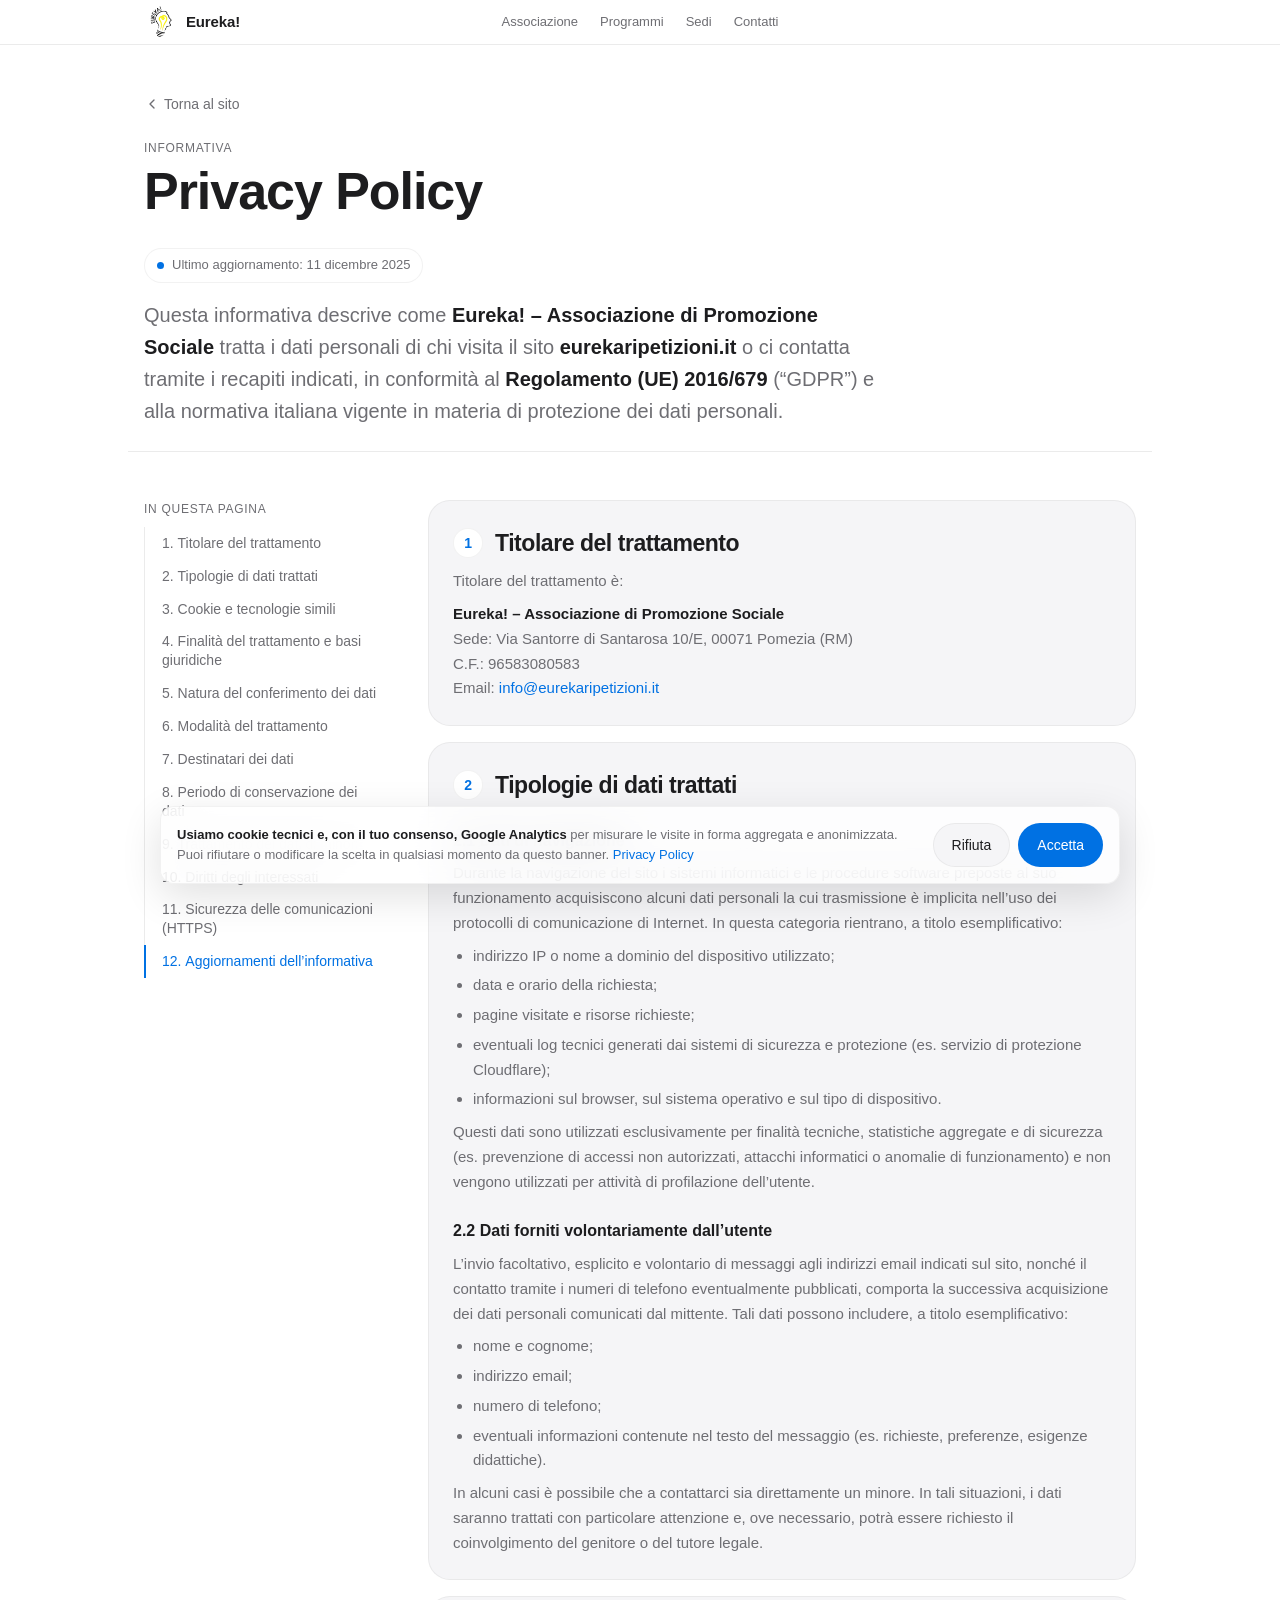
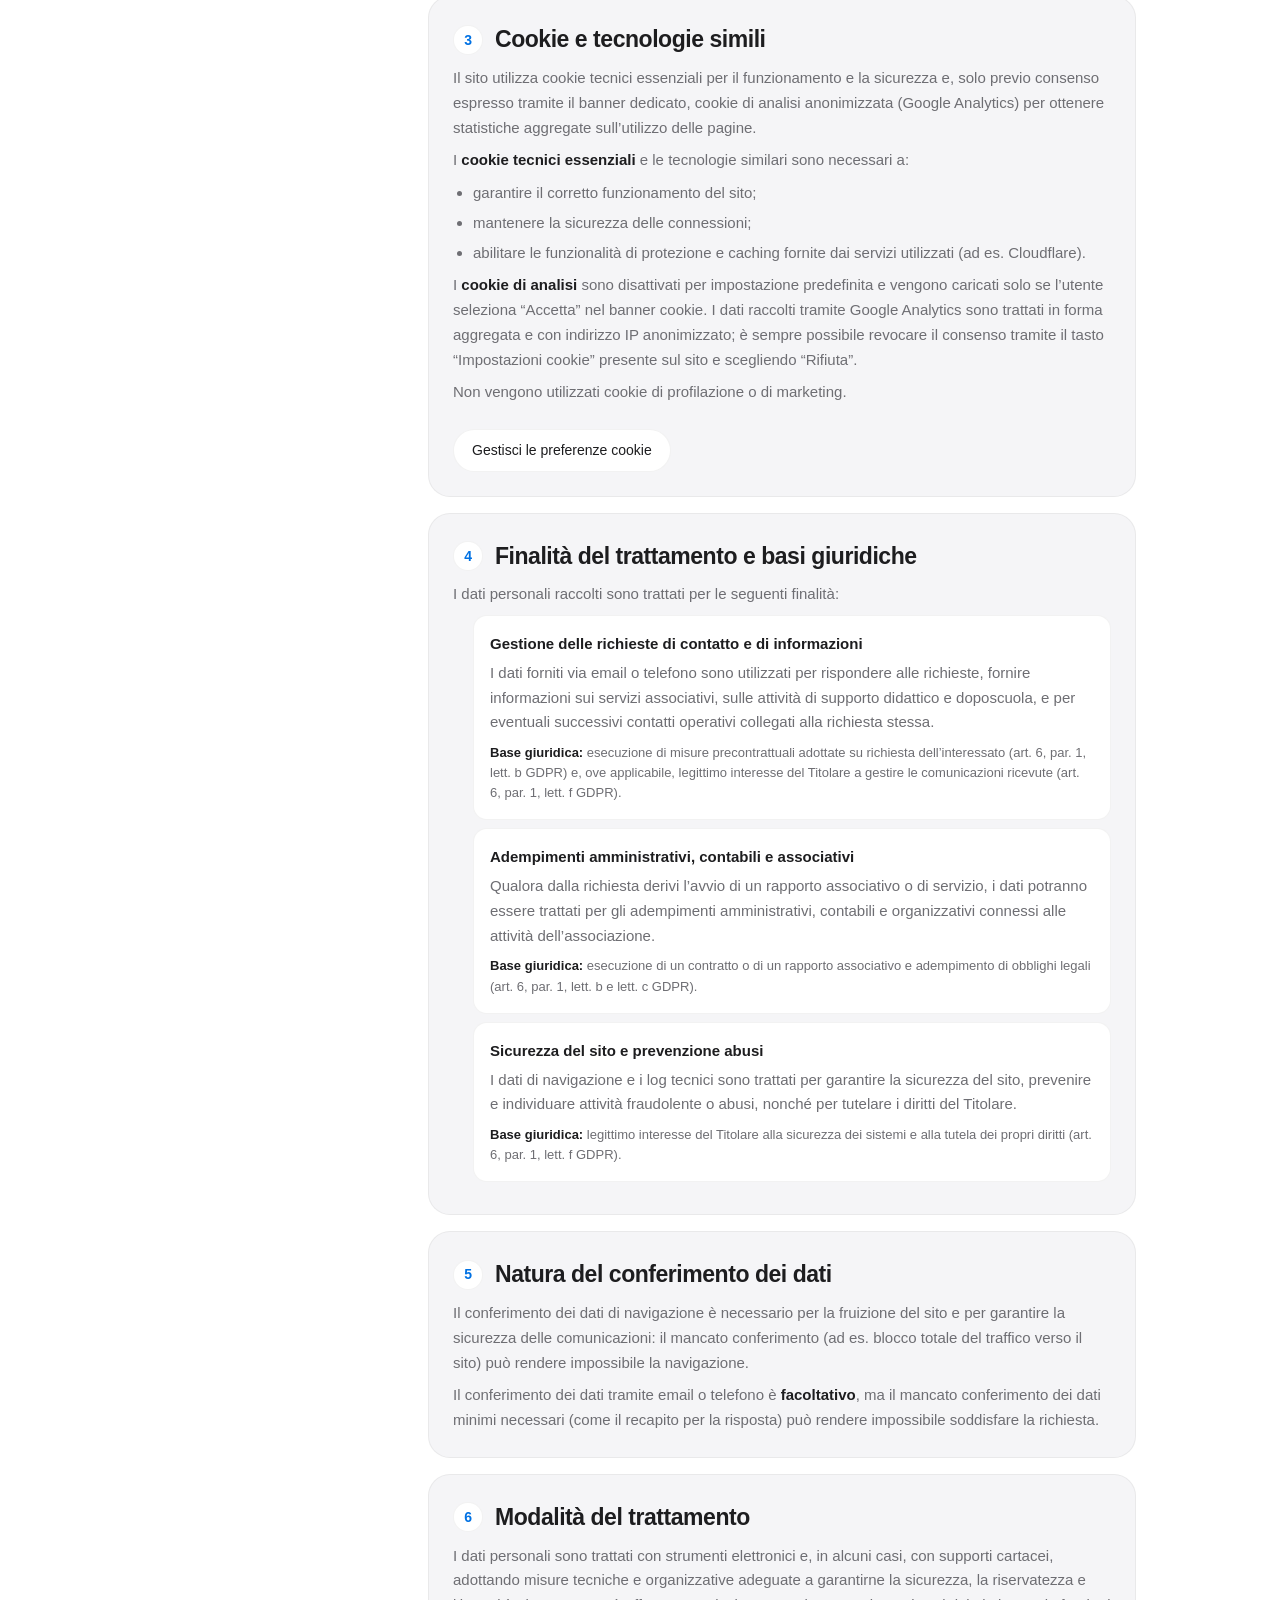
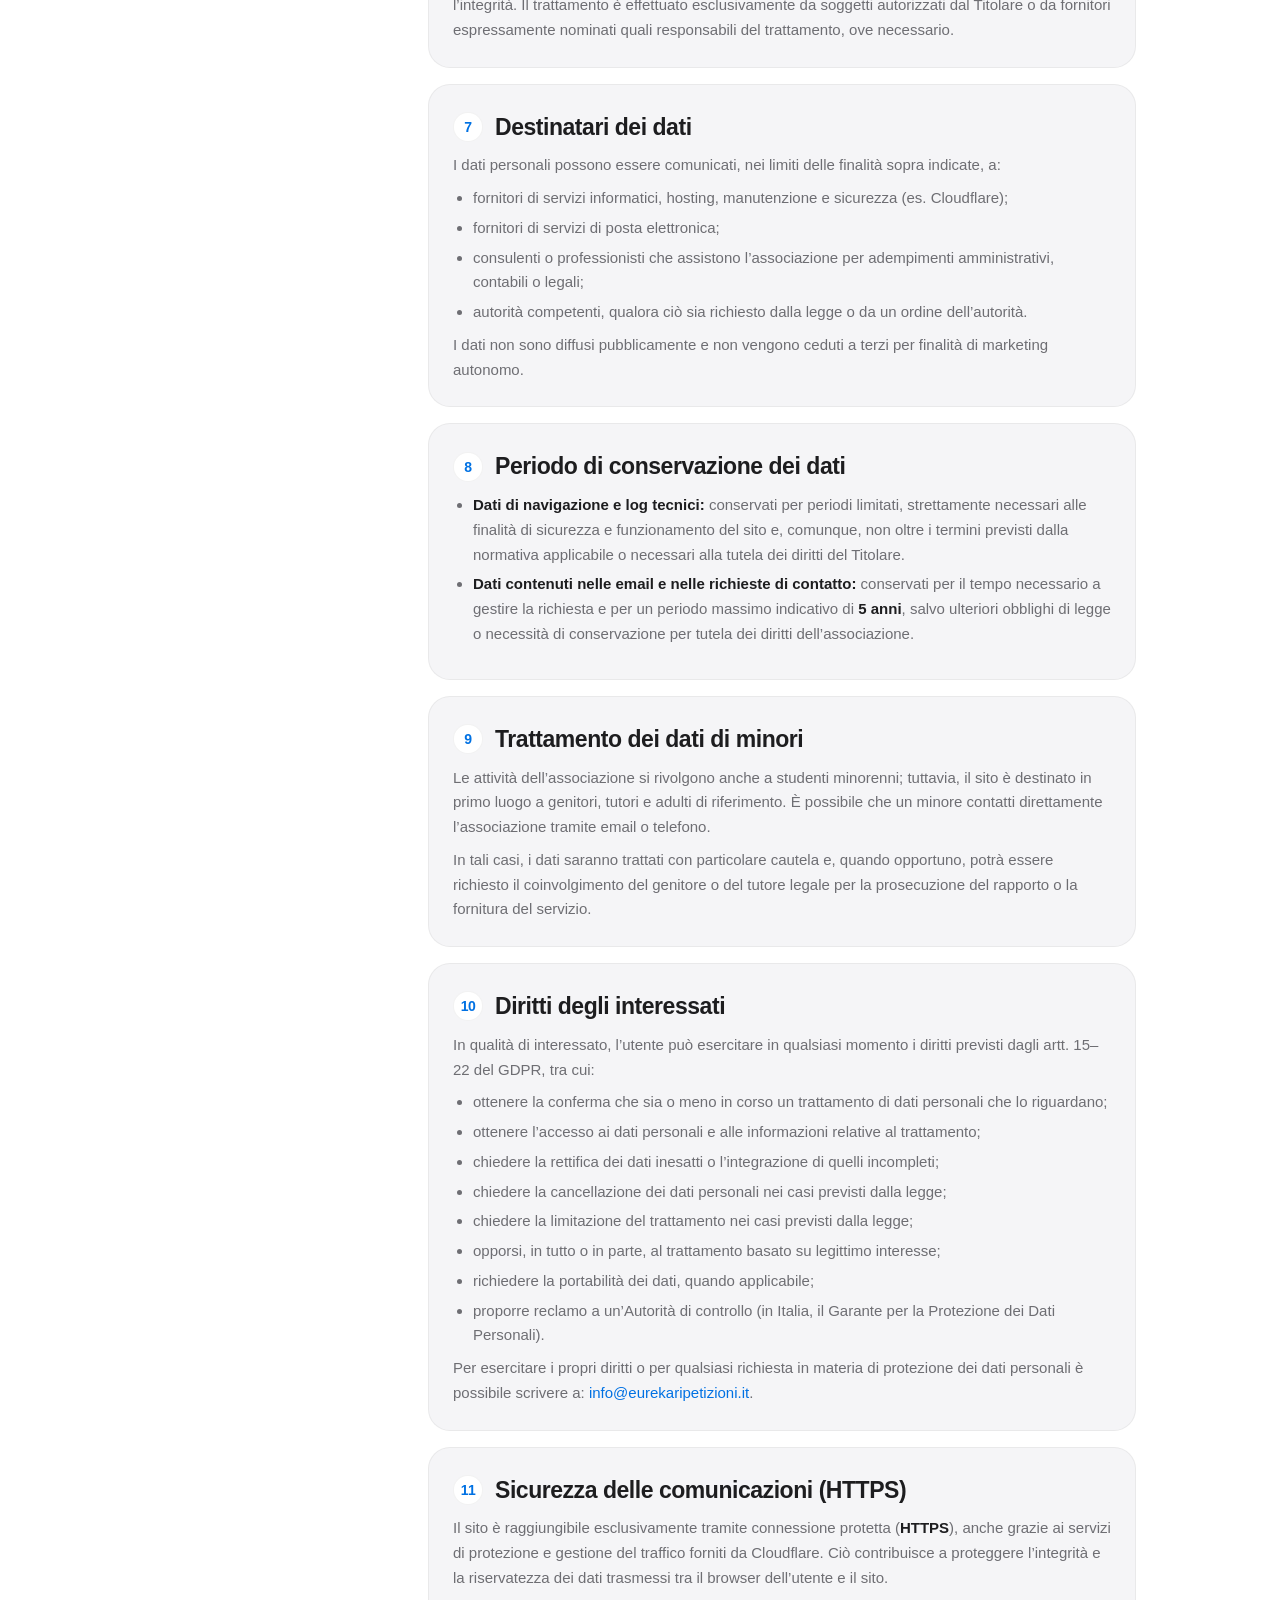
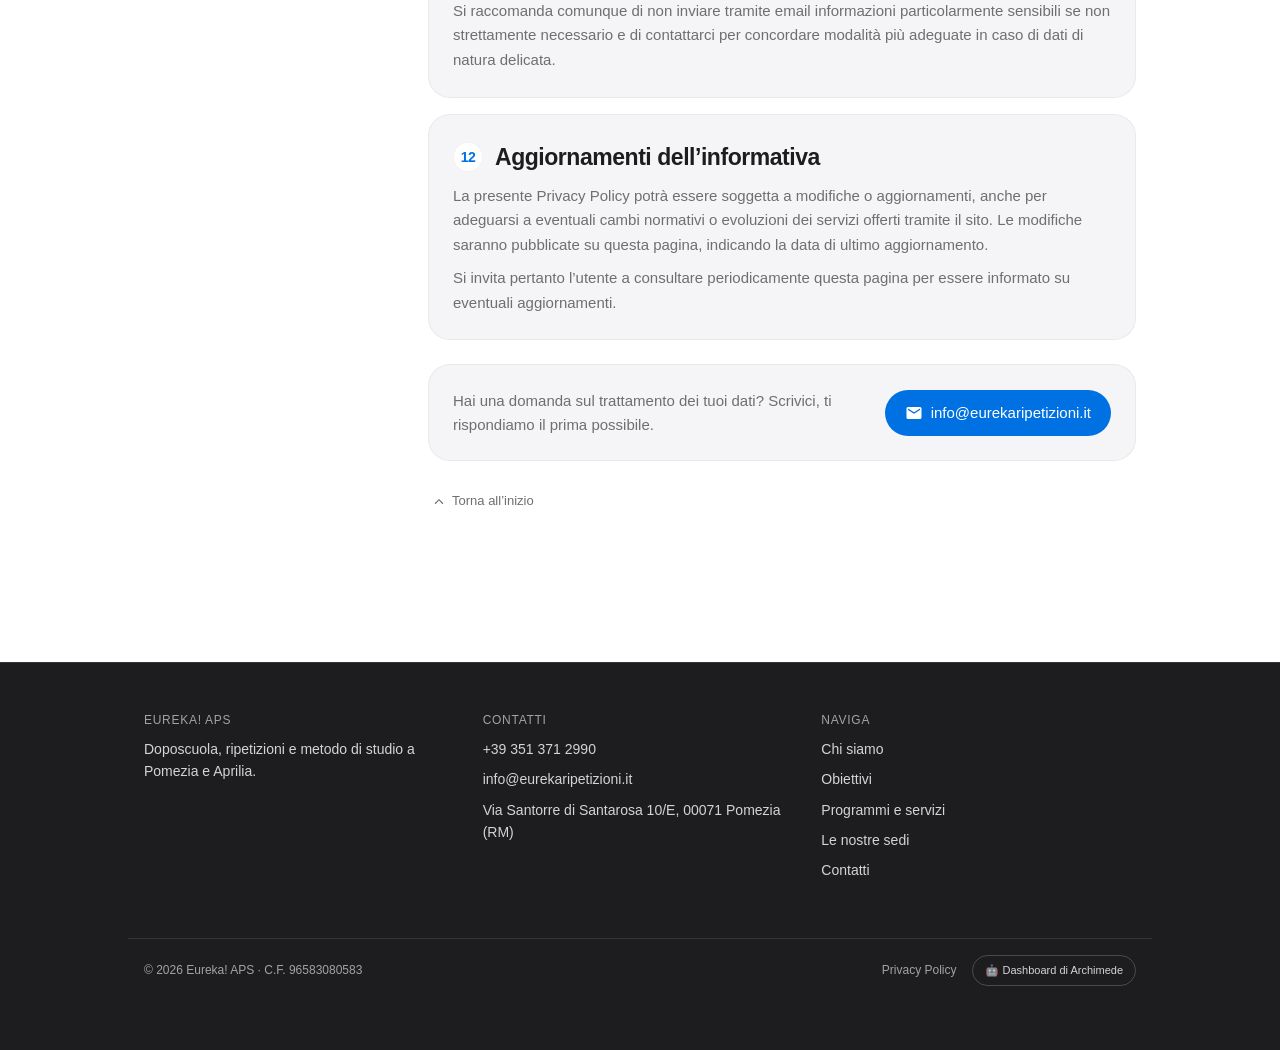
==== commit 35001f5e: "Aggiornato logo navbar." ====
--- a/privacy.html
+++ b/privacy.html
@@ -8,6 +8,9 @@
     <meta name="robots" content="index, follow">
     <link rel="canonical" href="https://eurekaripetizioni.it/privacy.html">
     <meta name="theme-color" content="#ffffff">
+    <meta name="apple-mobile-web-app-title" content="Eureka! APS">
+    <meta name="apple-mobile-web-app-capable" content="yes">
+    <meta name="mobile-web-app-capable" content="yes">
     <meta property="og:type" content="website">
     <meta property="og:site_name" content="Eureka! APS">
     <meta property="og:locale" content="it_IT">
@@ -16,7 +19,8 @@
     <meta property="og:description" content="Come Eureka! APS tratta i dati personali di chi visita il sito o ci contatta, in conformità al GDPR.">
     <meta property="og:image" content="https://eurekaripetizioni.it/logo.png">
     <link rel="icon" type="image/png" href="favicon.png">
-    <link rel="apple-touch-icon" href="logo.png">
+    <link rel="apple-touch-icon" href="apple-touch-icon.png">
+    <link rel="manifest" href="manifest.webmanifest">
     <link rel="stylesheet" href="css/index.css">
     <link rel="stylesheet" href="css/privacy.css">
 
@@ -48,7 +52,6 @@
                 <img src="logo.png" alt="Logo Eureka! APS" class="logo-img">
                 <div class="nav-title">
                     <span>Eureka!</span>
-                    <span>Your future in your hands</span>
                 </div>
             </a>
             <button class="nav-toggle" id="navToggle" aria-label="Apri menu" aria-expanded="false">
--- a/css/index.css
+++ b/css/index.css
@@ -143,19 +143,14 @@
 
 .nav-title {
     display: flex;
-    flex-direction: column;
+    align-items: center;
     line-height: 1.2;
 }
 
-.nav-title span:first-child {
+.nav-title span {
     font-weight: 600;
-    font-size: 13px;
+    font-size: 15px;
     letter-spacing: -0.01em;
-}
-
-.nav-title span:last-child {
-    font-size: 10px;
-    color: var(--text-secondary);
 }
 
 .nav-links {
@@ -361,6 +356,25 @@
 
 .subjects-marquee:hover .subjects-strip {
     animation-play-state: paused;
+}
+
+/* Con JS: lo scorrimento (auto + trascinamento manuale) è gestito da index.js.
+   Nessuna barra di scorrimento: si usa solo transform, mai overflow:scroll. */
+.js-enabled .subjects-marquee {
+    user-select: none;
+    -webkit-user-select: none;
+}
+
+.js-enabled .subjects-strip {
+    animation: none;
+    cursor: grab;
+    /* i gesti orizzontali sono nostri, quelli verticali scorrono la pagina */
+    touch-action: pan-y;
+    will-change: transform;
+}
+
+.js-enabled .subjects-strip.dragging {
+    cursor: grabbing;
 }
 
 .subjects-row {
@@ -424,19 +438,24 @@
 }
 
 @media (prefers-reduced-motion: reduce) {
-    .subjects-marquee {
+    /* Senza JS: niente animazione, voci mandate a capo */
+    html:not(.js-enabled) .subjects-marquee {
         -webkit-mask-image: none;
         mask-image: none;
         align-items: center;
     }
-    .subjects-strip {
+    html:not(.js-enabled) .subjects-strip {
         animation: none;
         width: 100%;
         flex-wrap: wrap;
         justify-content: center;
     }
-    .subjects-strip .subjects-row[aria-hidden] { display: none; }
-    .subjects-row { flex-wrap: wrap; justify-content: center; }
+    html:not(.js-enabled) .subjects-strip .subjects-row[aria-hidden] { display: none; }
+    html:not(.js-enabled) .subjects-row { flex-wrap: wrap; justify-content: center; }
+
+    /* Con JS: la striscia resta orizzontale e trascinabile, ma non si muove
+       da sola — solo su input dell'utente. */
+    .js-enabled .subjects-strip { animation: none; }
 }
 
 /* =========================== SEZIONI ================================== */
@@ -1304,7 +1323,7 @@
         justify-self: stretch;
         z-index: 25;
         margin: 0;
-        padding: 64px var(--space-lg) var(--space-lg);
+        padding: 80px var(--space-lg) var(--space-lg);
         border: none;
         background: var(--bg-primary);
         flex-direction: column;
@@ -1314,25 +1333,33 @@
         overflow-y: auto;
     }
 
-    /* Menu full-screen in stile Apple: voci tutte uguali, semibold, allineate a sinistra */
+    /* Menu full-screen in stile Apple: voci grandi, semibold, allineate a sinistra,
+       con ampia area di tocco */
     .nav-links.open .nav-link {
         width: 100%;
         justify-content: flex-start;
         text-align: left;
-        font-size: 23px;
+        font-size: clamp(28px, 8vw, 36px);
         font-weight: 600;
-        letter-spacing: -0.015em;
+        letter-spacing: -0.02em;
+        line-height: 1.1;
         color: var(--text-primary);
         background: transparent;
         border-radius: 0;
-        padding: 4px 0;
+        padding: 16px 0;
         margin: 0;
     }
 
     body.nav-open { overflow: hidden; }
 
     .nav-toggle { display: block; }
-    .nav { position: relative; }
+    /* niente colonna centrale (menu nascosto): il brand prende tutto lo spazio
+       disponibile a sinistra del pulsante, così logo e testo respirano */
+    .nav { position: relative; grid-template-columns: 1fr auto; }
+
+    /* Brand più leggibile da mobile: logo e testo più grandi */
+    .logo-img { height: 46px; }
+    .nav-title span { font-size: 18px; }
 
     .section-inner { border-radius: var(--radius-lg); padding: var(--space-md); }
     .section-inner--bare { padding: 0; }
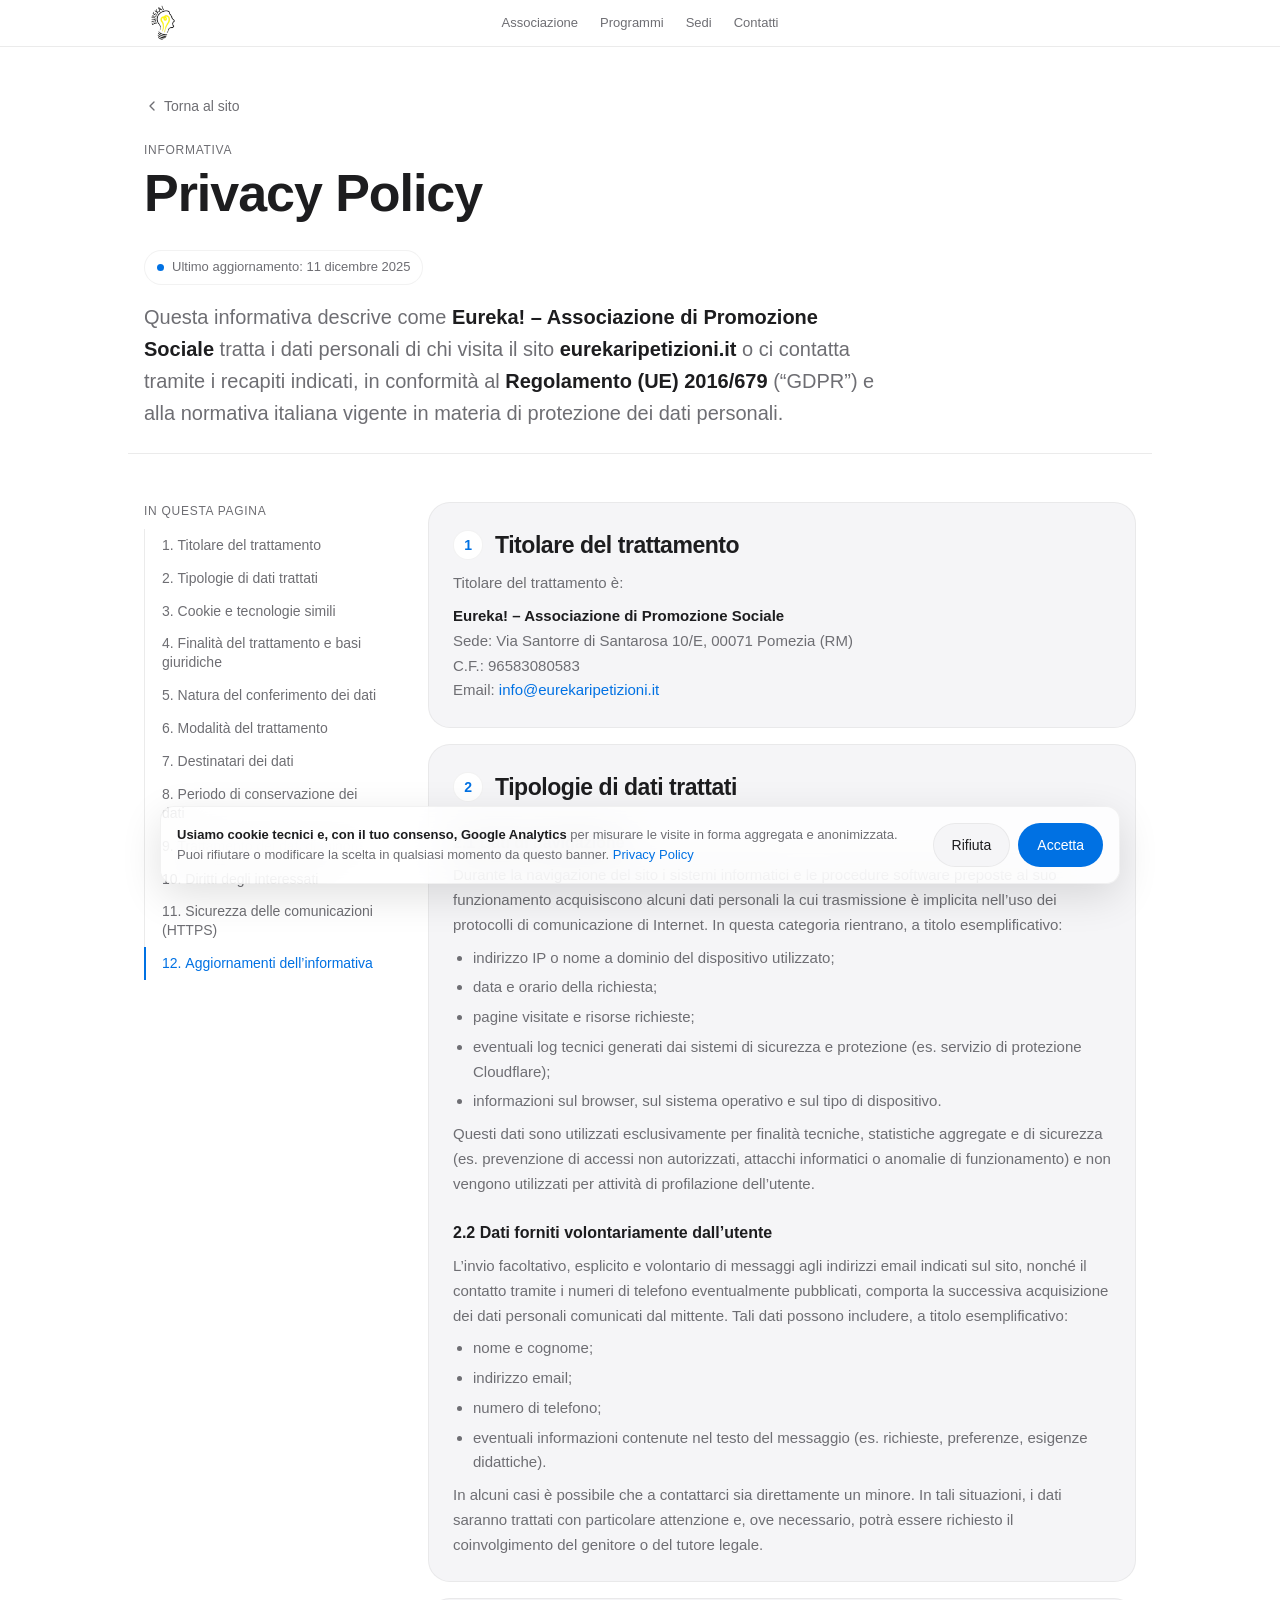
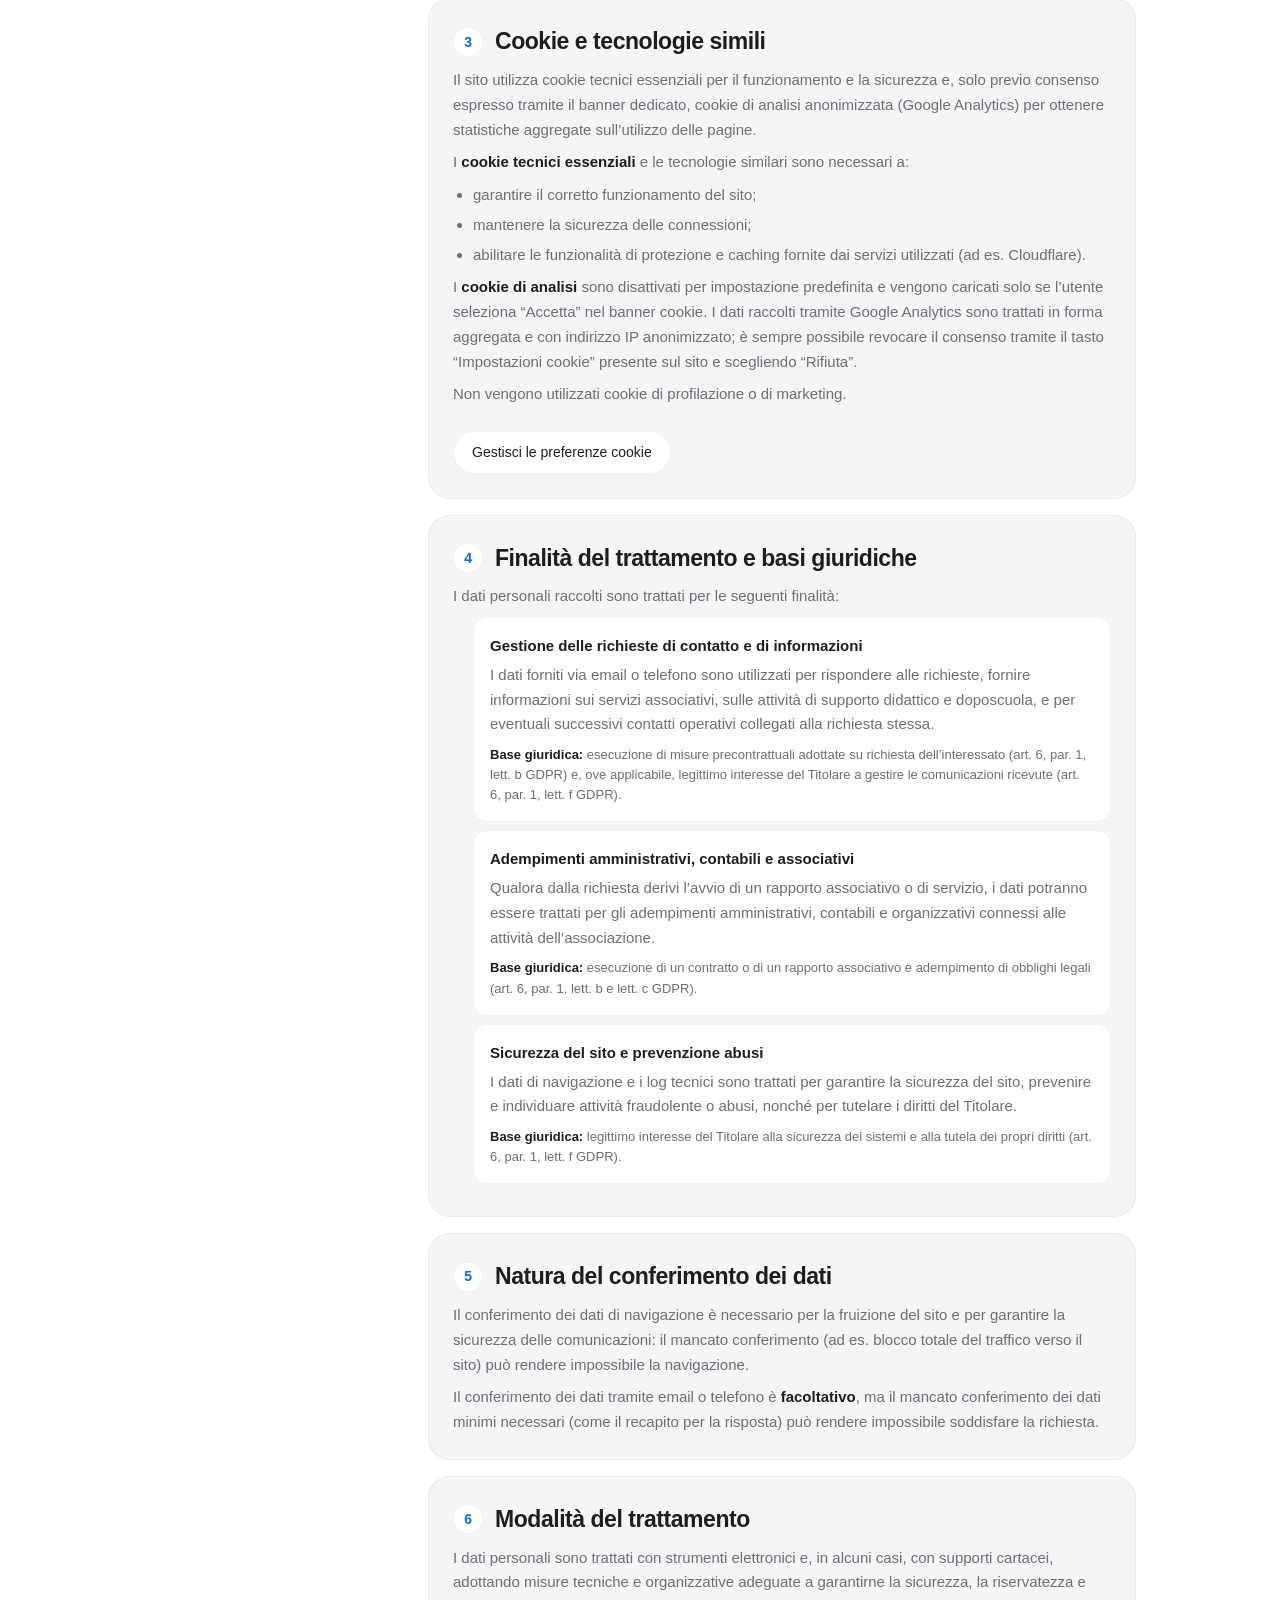
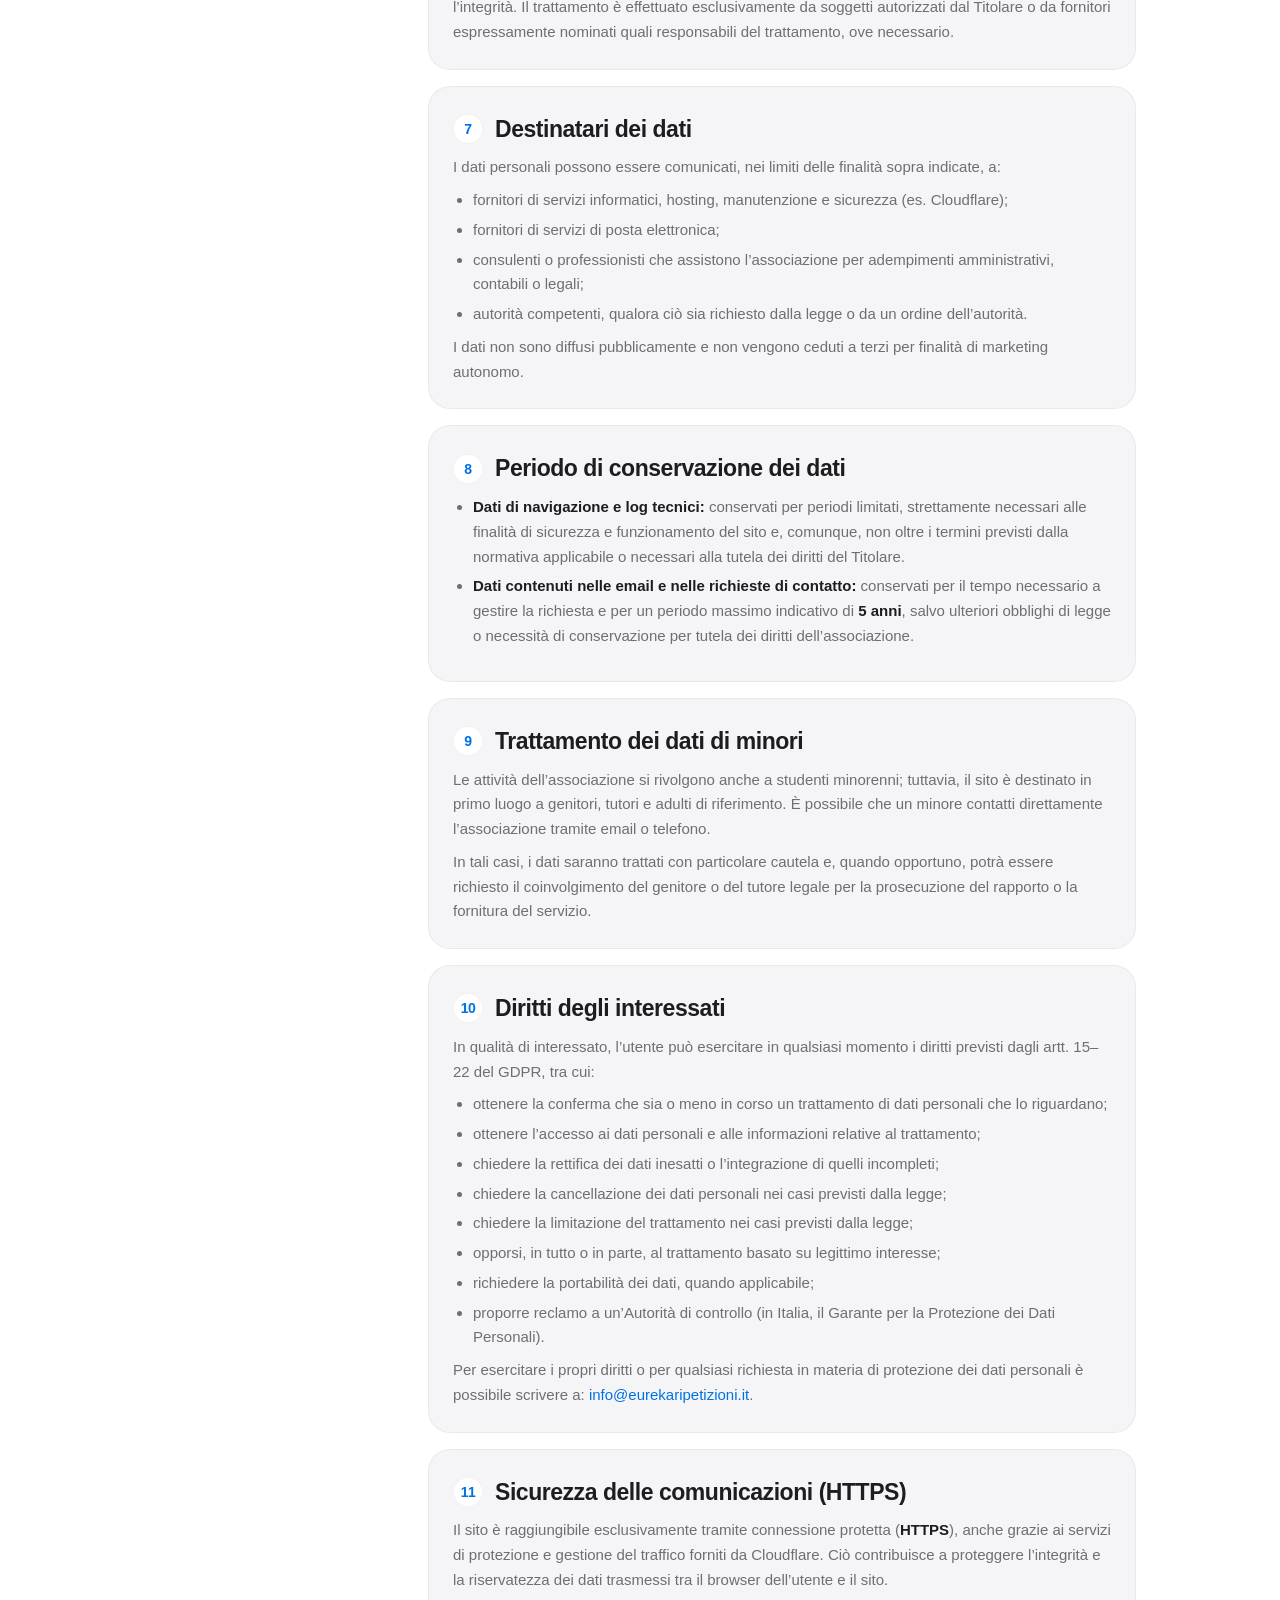
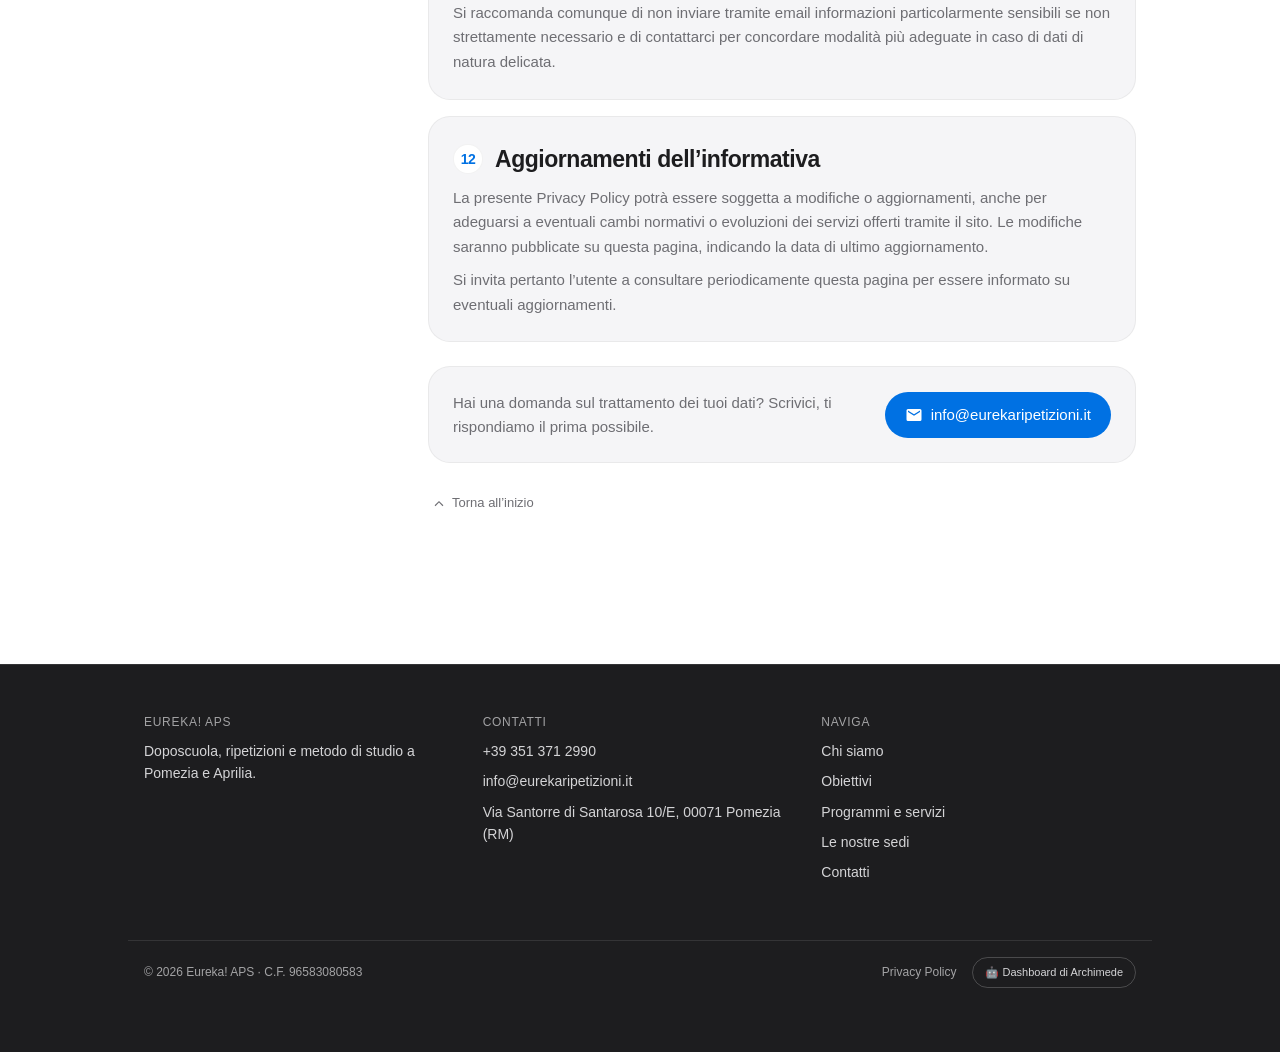
==== commit ce7c9bde: "Aggiornata navbar." ====
--- a/privacy.html
+++ b/privacy.html
@@ -48,11 +48,8 @@
 <div class="page-shell">
     <header>
         <div class="nav">
-            <a class="nav-brand" href="index.html">
-                <img src="logo.png" alt="Logo Eureka! APS" class="logo-img">
-                <div class="nav-title">
-                    <span>Eureka!</span>
-                </div>
+            <a class="nav-brand" href="index.html" aria-label="Eureka! APS — home">
+                <img src="logo.png" alt="Eureka! APS" class="logo-img">
             </a>
             <button class="nav-toggle" id="navToggle" aria-label="Apri menu" aria-expanded="false">
                 <span class="nav-toggle-bar"></span>
--- a/css/index.css
+++ b/css/index.css
@@ -4,6 +4,22 @@
    Font di sistema, neutri per il 90% della superficie, accento blu solo
    sulle azioni. Elevazione suggerita (bordo quasi invisibile + ombra
    diffusa), mai dichiarata.
+
+   INDICE (cerca la stringa "=== NOME ===" per saltare alla sezione)
+     :root / dark          — token di colore, spaziatura, forma
+     HEADER                — barra sticky, nav, menu mobile full-screen
+     HERO                  — titolo, CTA, scroll indicator
+     MATERIE               — strisce scorrevoli (auto + trascinamento in index.js)
+     SEZIONI               — impaginazione comune, .pill, .section-*
+     CHI SIAMO / OBIETTIVI / PROGRAMMI / CONTATTI — blocchi specifici
+     FOOTER · COOKIE BANNER · WHATSAPP FLOATING BUTTON
+     ANIMAZIONI            — keyframe + reveal-on-scroll
+     RESPONSIVE            — @media (max-width: 768px / 480px)
+
+   NB: file unico di proposito. Niente build step (vedi CLAUDE.md): spezzarlo
+   in più file significherebbe più richieste HTTP o un bundler. 33 KB → ~7 KB
+   gzip, una sola richiesta: non è un problema di peso, solo di navigazione
+   nell'editor — da qui l'indice qui sopra.
    ========================================================================= */
 
 :root {
@@ -136,21 +152,9 @@
 .nav-brand:hover { opacity: 0.7; }
 
 .logo-img {
-    height: 34px;
+    height: 38px;
     width: auto;
     display: block;
-}
-
-.nav-title {
-    display: flex;
-    align-items: center;
-    line-height: 1.2;
-}
-
-.nav-title span {
-    font-weight: 600;
-    font-size: 15px;
-    letter-spacing: -0.01em;
 }
 
 .nav-links {
@@ -533,12 +537,6 @@
 
 .section-body strong { color: var(--text-primary); }
 
-.two-column {
-    display: grid;
-    grid-template-columns: repeat(2, minmax(0, 1fr));
-    gap: var(--space-lg);
-}
-
 .pill {
     display: inline-flex;
     align-items: center;
@@ -1323,7 +1321,7 @@
         justify-self: stretch;
         z-index: 25;
         margin: 0;
-        padding: 80px var(--space-lg) var(--space-lg);
+        padding: 92px var(--space-lg) var(--space-lg);
         border: none;
         background: var(--bg-primary);
         flex-direction: column;
@@ -1352,18 +1350,22 @@
 
     body.nav-open { overflow: hidden; }
 
-    .nav-toggle { display: block; }
-    /* niente colonna centrale (menu nascosto): il brand prende tutto lo spazio
-       disponibile a sinistra del pulsante, così logo e testo respirano */
-    .nav { position: relative; grid-template-columns: 1fr auto; }
-
-    /* Brand più leggibile da mobile: logo e testo più grandi */
-    .logo-img { height: 46px; }
-    .nav-title span { font-size: 18px; }
+    .nav-toggle { display: block; }   /* dimensione invariata: 44 × 44 */
+
+    /* Header più alto da mobile per ospitare un logo più grande.
+       niente colonna centrale (menu nascosto): logo a sinistra, pulsante a destra. */
+    .nav {
+        position: relative;
+        grid-template-columns: 1fr auto;
+        padding-top: 8px;
+        padding-bottom: 8px;
+        min-height: 68px;
+    }
+
+    .logo-img { height: 52px; }
 
     .section-inner { border-radius: var(--radius-lg); padding: var(--space-md); }
     .section-inner--bare { padding: 0; }
-    .two-column { grid-template-columns: minmax(0, 1fr); }
     .contact { max-width: 100%; }
     .about-points { grid-template-columns: minmax(0, 1fr); }
     .programs { grid-template-columns: minmax(0, 1fr); }
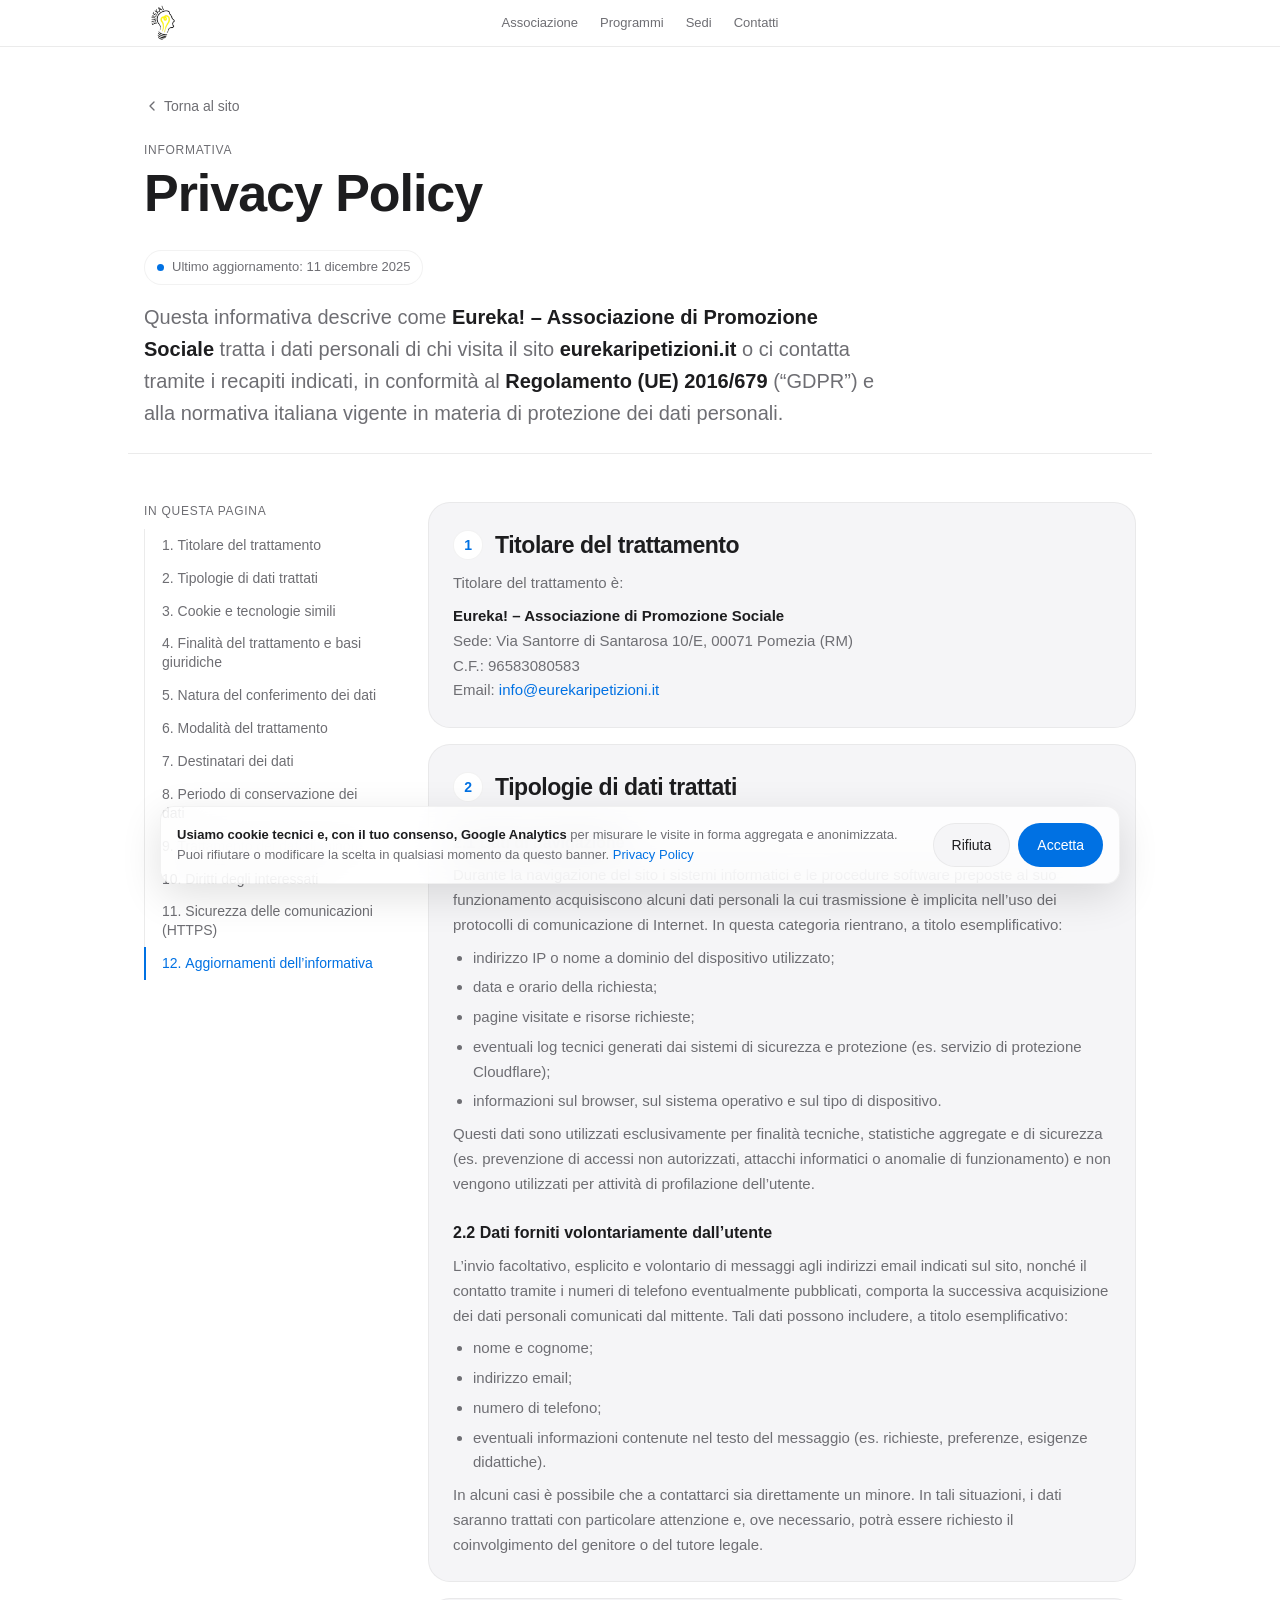
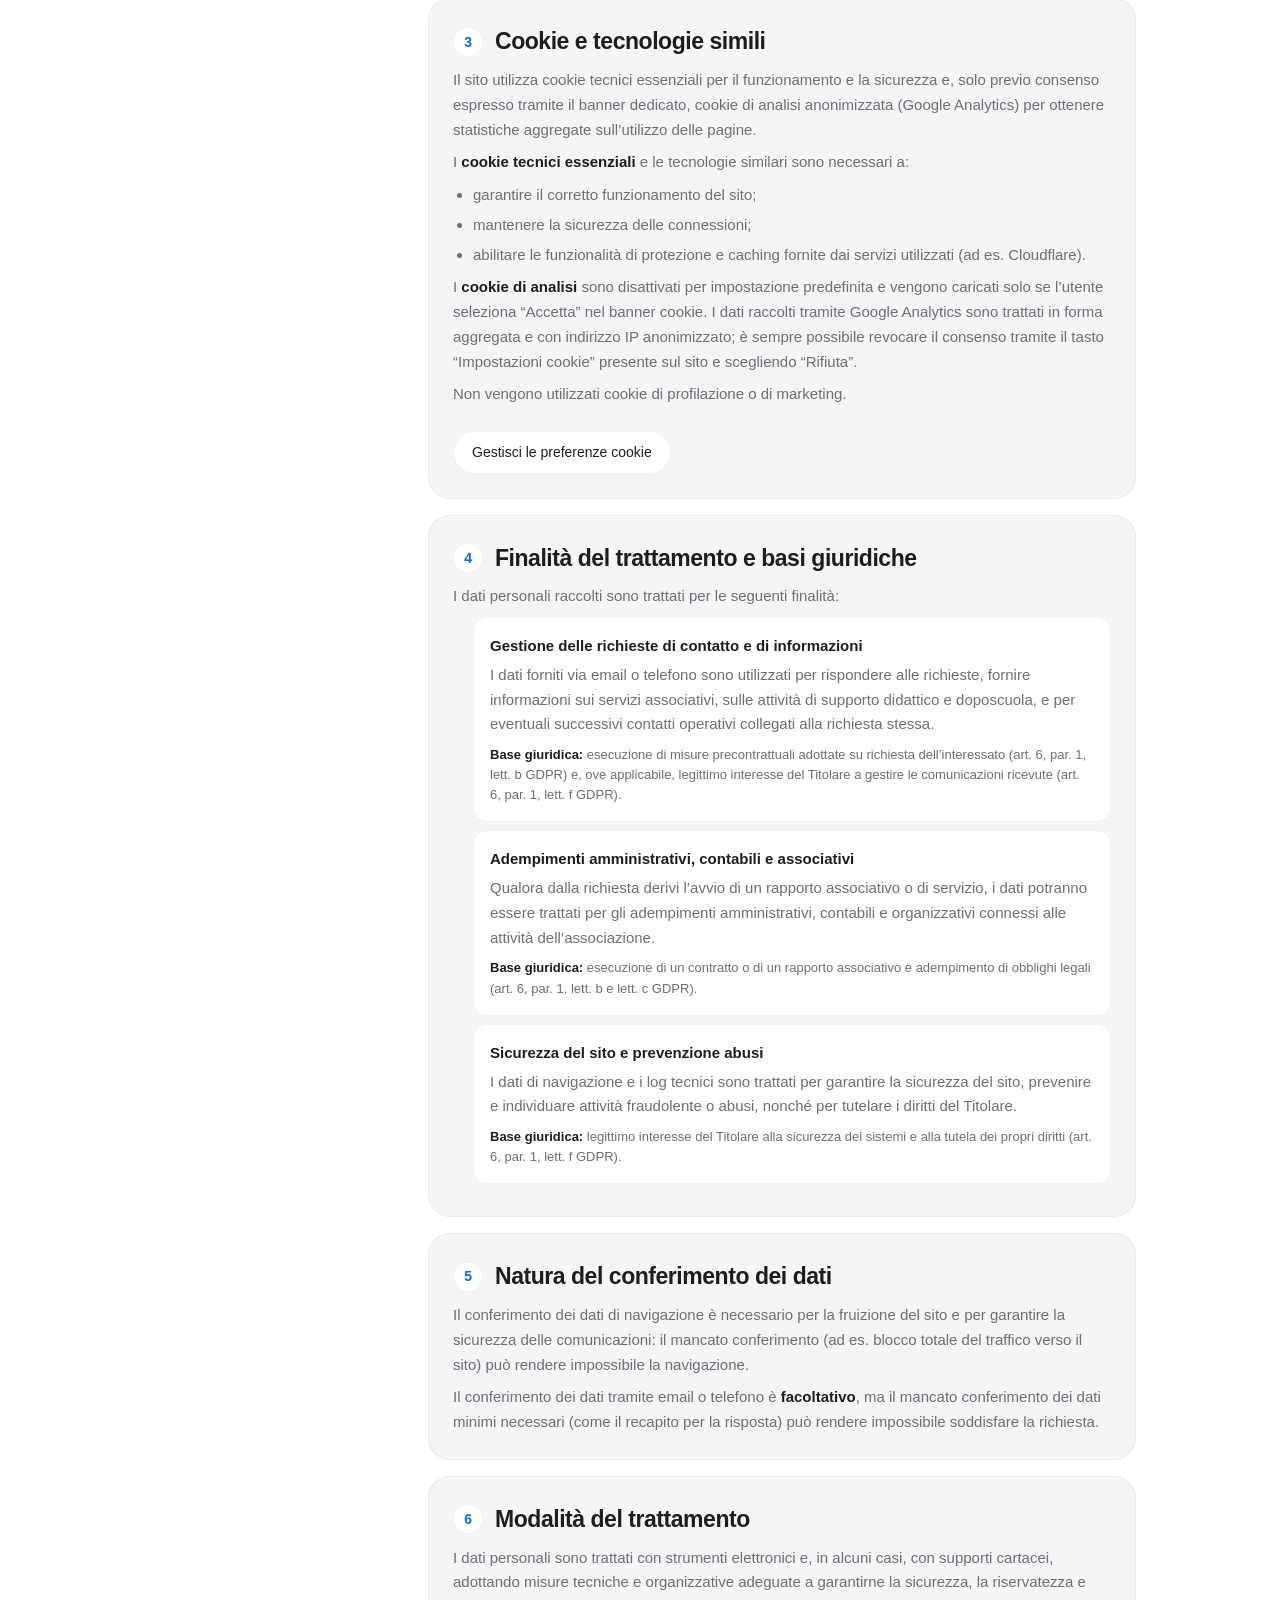
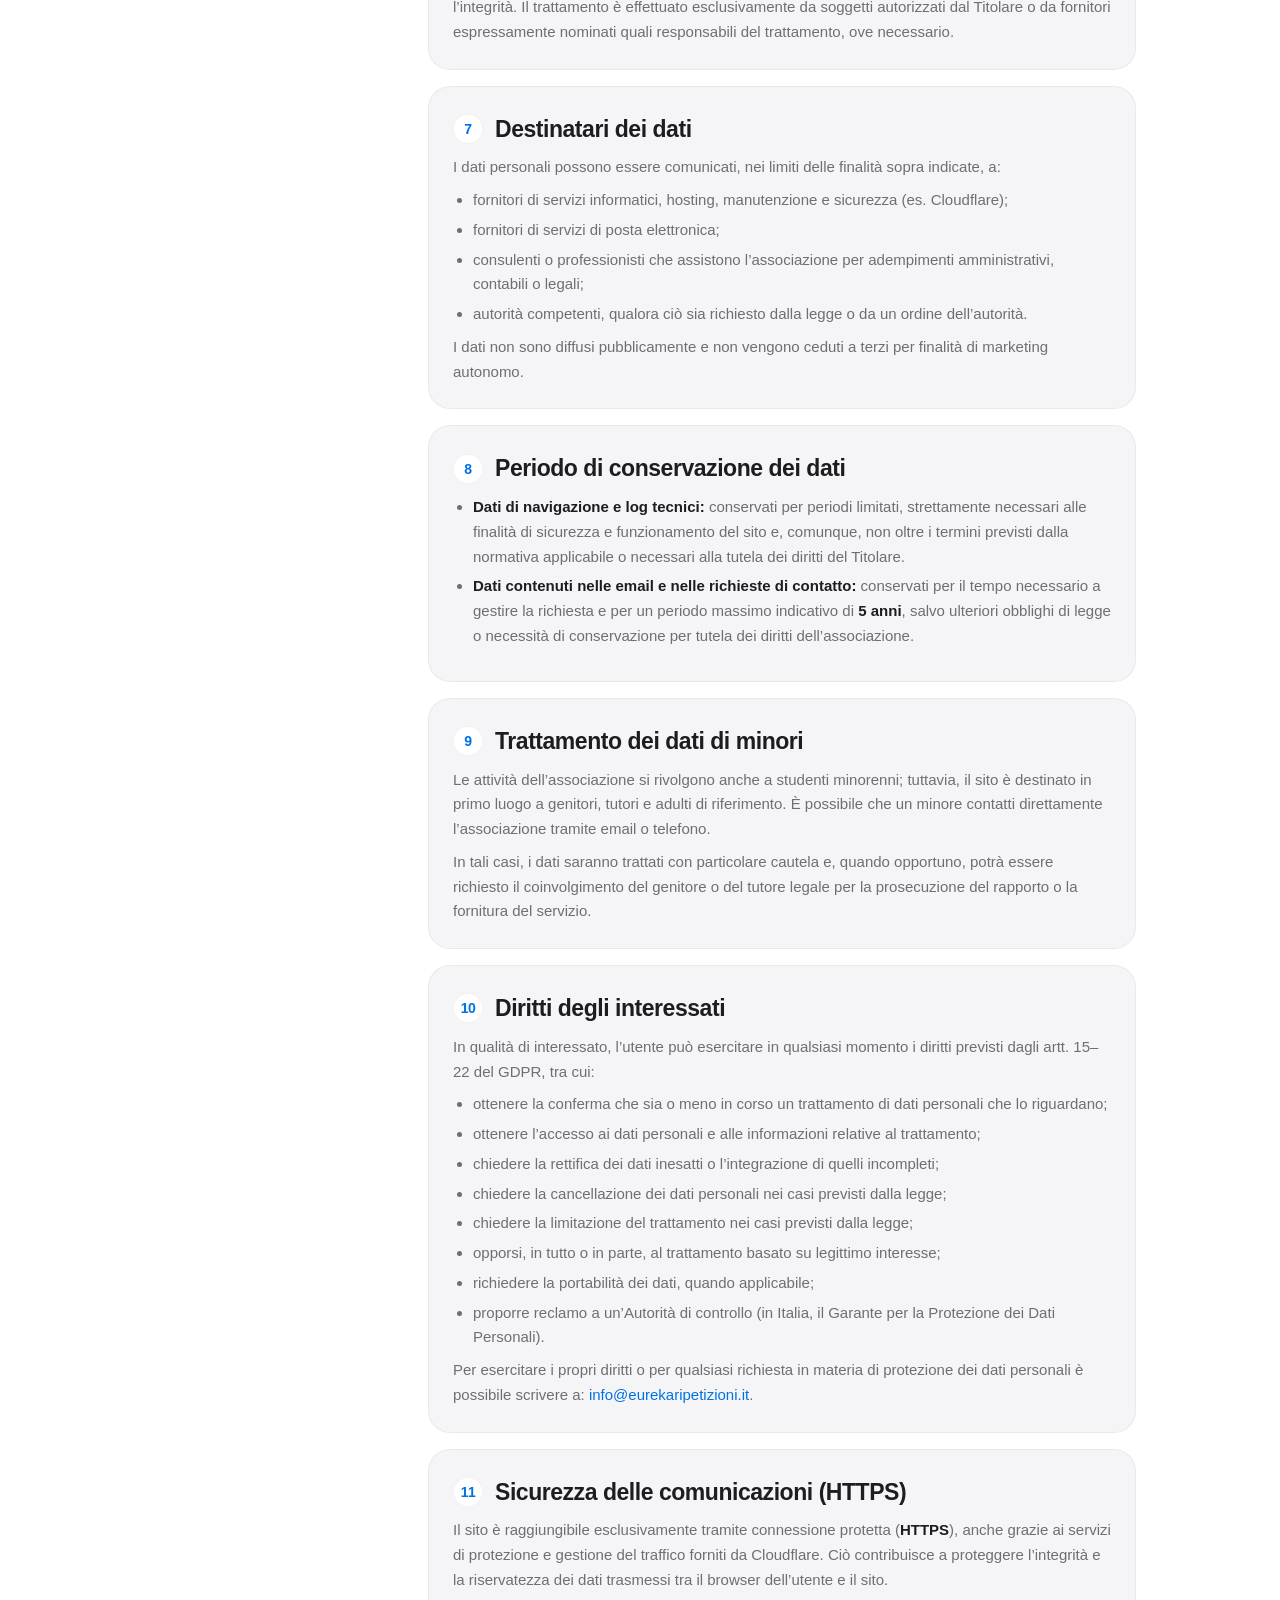
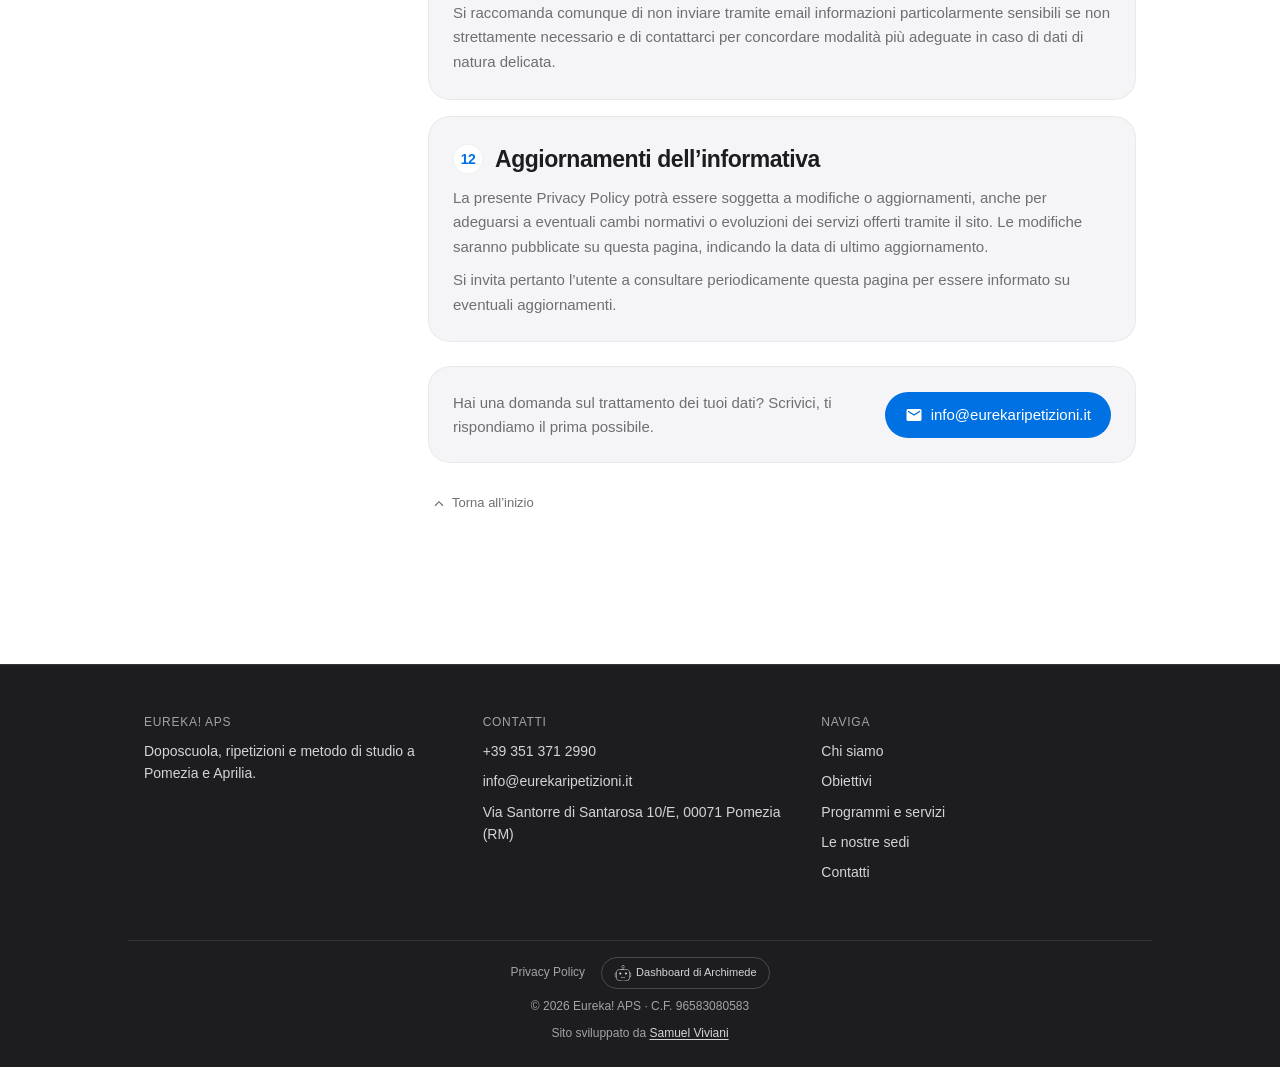
==== commit 206b0901: "Fix UI/UX" ====
--- a/privacy.html
+++ b/privacy.html
@@ -378,16 +378,15 @@
             </div>
         </div>
         <div class="footer-bottom">
-            <div>© <span id="year"></span> Eureka! APS · C.F. 96583080583</div>
             <div class="footer-bottom-links">
                 <a href="./privacy.html" aria-current="page">Privacy Policy</a>
-                <a class="footer-staff-pill" href="https://archimede.eurekaripetizioni.it" target="_blank" rel="noopener">🤖 Dashboard di Archimede</a>
+                <button class="cookie-manage" id="cookieManage" type="button">Impostazioni cookie</button>
+                <a class="footer-staff-pill" href="https://archimede.eurekaripetizioni.it" target="_blank" rel="noopener"><svg viewBox="0 0 191 178" fill="currentColor" aria-hidden="true" focusable="false"><path d="M88.2 9.7A16 16 0 0 0 81 29c1.6 3.7 7.4 9 10 9 1.8 0 2 .7 2 5.9v5.8l-4.6.7c-2.6.3-13.1.6-23.4.6H46.3l-6.1 3.1A28 28 0 0 0 24 78.7c0 5.2 0 5.3-3 5.3-4.6 0-8.5 2.5-10.4 6.5-1.5 3-1.7 6.2-1.4 20.1l.3 16.6 3.7 3.4c2.8 2.5 4.7 3.4 7.3 3.4H24v6.8c0 11.2 6.5 21.3 16.9 26.4 4.6 2.3 4.6 2.3 55.1 2.3 57.7 0 54 .5 63.2-9.3a29 29 0 0 0 7.8-20.7v-5.2l4.1-.6c4.7-.6 8.4-3.7 9.8-8.1.6-1.7.9-10.2.7-18.9l-.3-15.9-3-3a13 13 0 0 0-7-3.5l-4-.5-.5-6.2A29 29 0 0 0 150 53.3c-2.9-1.5-7.3-1.9-27.4-2.3l-24-.5-.4-5.7-.4-5.6 4.6-2.1q8.7-3.6 8.6-13.6c0-12-11.9-19.2-22.8-13.8m12.9 4.8c5.6 2.9 6.6 10.9 2 15.5-3.7 3.8-7 4.5-11.5 2.6a10 10 0 0 1-2.4-17.1q5.2-4.3 11.9-1m44.2 42.6a28 28 0 0 1 14 12.3c2.1 3.9 2.2 5.4 2.5 37.6q.3 33.5-.8 38.7a25 25 0 0 1-11.7 16l-4.8 2.8-45.5.3c-31.3.2-47.1 0-50.7-.8a25 25 0 0 1-16-11.7l-2.8-4.8v-37c0-36.3 0-37.1 2.2-41.1 2.8-5.3 9.4-11 14.1-12.2 5.2-1.4 94.6-1.5 99.5-.1M23.5 109v19.5l-2.9-.2c-5.7-.4-6.1-1.7-6.1-19.4 0-15.8.1-16.1 2.4-18.1 1.4-1 3.4-1.8 4.5-1.6 2 .3 2.1.8 2.1 19.8m150.3-18.4c2.1 1.5 2.2 2.1 2.2 17.7 0 8.9-.4 16.7-.8 17.3-1.2 1.8-5.2 3.6-6.8 3-1.1-.4-1.4-4.1-1.4-20.1V89h2.3c1.2 0 3.3.7 4.5 1.6"/><path d="M58.4 86.4a11 11 0 0 0-1.9 13.5c1.4 2.8 6.8 6.1 10 6.1 3.1 0 8.1-3 9.8-5.9 2.8-4.8 2.2-9.8-1.7-13.7-2.9-2.9-4.1-3.4-8.1-3.4s-5.2.5-8.1 3.4m61 0c-2.7 2.7-3.4 4.2-3.4 7.2 0 11.9 12.9 16.3 20.6 7.1 2.2-2.6 2.5-3.8 2.1-7.6-.7-6.3-4.9-10.1-11.3-10.1-3.9 0-5.1.5-8 3.4m-45.1 42.3c-2.4.9-1.3 4.2 2.1 6.8a33 33 0 0 0 30.6 4.6c6.4-2.5 12-6.6 12-9 0-3.1-2.7-3.1-6.6 0-3.8 3-11.8 5.9-16.4 5.9s-12.6-2.9-16.5-6c-2.1-1.6-3.8-3-3.9-2.9z"/></svg>Dashboard di Archimede</a>
             </div>
+            <div>© <span id="year"></span> Eureka! APS · C.F. 96583080583</div>
+            <div class="footer-credits">Sito sviluppato da <a href="https://samuelviviani.com" target="_blank" rel="noopener">Samuel Viviani</a></div>
         </div>
     </footer>
-    <div class="cookie-manage-wrap">
-        <button class="cookie-manage" id="cookieManage" type="button">Impostazioni cookie</button>
-    </div>
 </div>
 
 <a class="wa-fab" href="https://wa.me/393513712990" target="_blank" rel="noopener" aria-label="Scrivici su WhatsApp">
--- a/css/index.css
+++ b/css/index.css
@@ -1057,10 +1057,10 @@
     padding: var(--space-md) var(--space-md) var(--space-lg);
     border-top: 1px solid rgba(255, 255, 255, 0.1);
     display: flex;
-    justify-content: space-between;
-    align-items: center;
-    gap: 12px;
-    flex-wrap: wrap;
+    flex-direction: column;
+    align-items: center;
+    text-align: center;
+    gap: var(--space-sm);
     font-size: 12px;
     color: var(--dark-muted);
 }
@@ -1068,9 +1068,19 @@
 .footer-bottom-links {
     display: flex;
     align-items: center;
+    justify-content: center;
     gap: var(--space-md);
     flex-wrap: wrap;
 }
+
+.footer-credits a {
+    color: rgba(245, 245, 247, 0.85);
+    text-decoration: underline;
+    text-underline-offset: 2px;
+    transition: color 0.2s var(--ease);
+}
+
+.footer-credits a:hover { color: #ffffff; }
 
 .footer-bottom-links a {
     color: var(--dark-muted);
@@ -1089,6 +1099,12 @@
     font-size: 11px;
     color: rgba(245, 245, 247, 0.85) !important;
     transition: border-color 0.2s var(--ease), color 0.2s var(--ease);
+}
+
+.footer-staff-pill svg {
+    width: 18px;
+    height: 18px;
+    flex-shrink: 0;
 }
 
 .footer-staff-pill:hover {
@@ -1166,22 +1182,17 @@
     filter: brightness(1.1);
 }
 
-.cookie-manage-wrap {
-    text-align: center;
-    padding: var(--space-md) var(--space-md) var(--space-lg);
-    background: var(--dark-bg);
-}
-
 .cookie-manage {
-    padding: var(--space-sm) var(--space-md);
+    padding: 6px 12px;
     border-radius: var(--radius-full);
     border: 1px solid rgba(255, 255, 255, 0.2);
     background: transparent;
-    color: var(--dark-muted);
+    color: rgba(245, 245, 247, 0.85);
     font: inherit;
-    font-size: 12px;
+    font-size: 11px;
     cursor: pointer;
     display: none;
+    transition: border-color 0.2s var(--ease), color 0.2s var(--ease);
 }
 
 .cookie-manage.visible {
